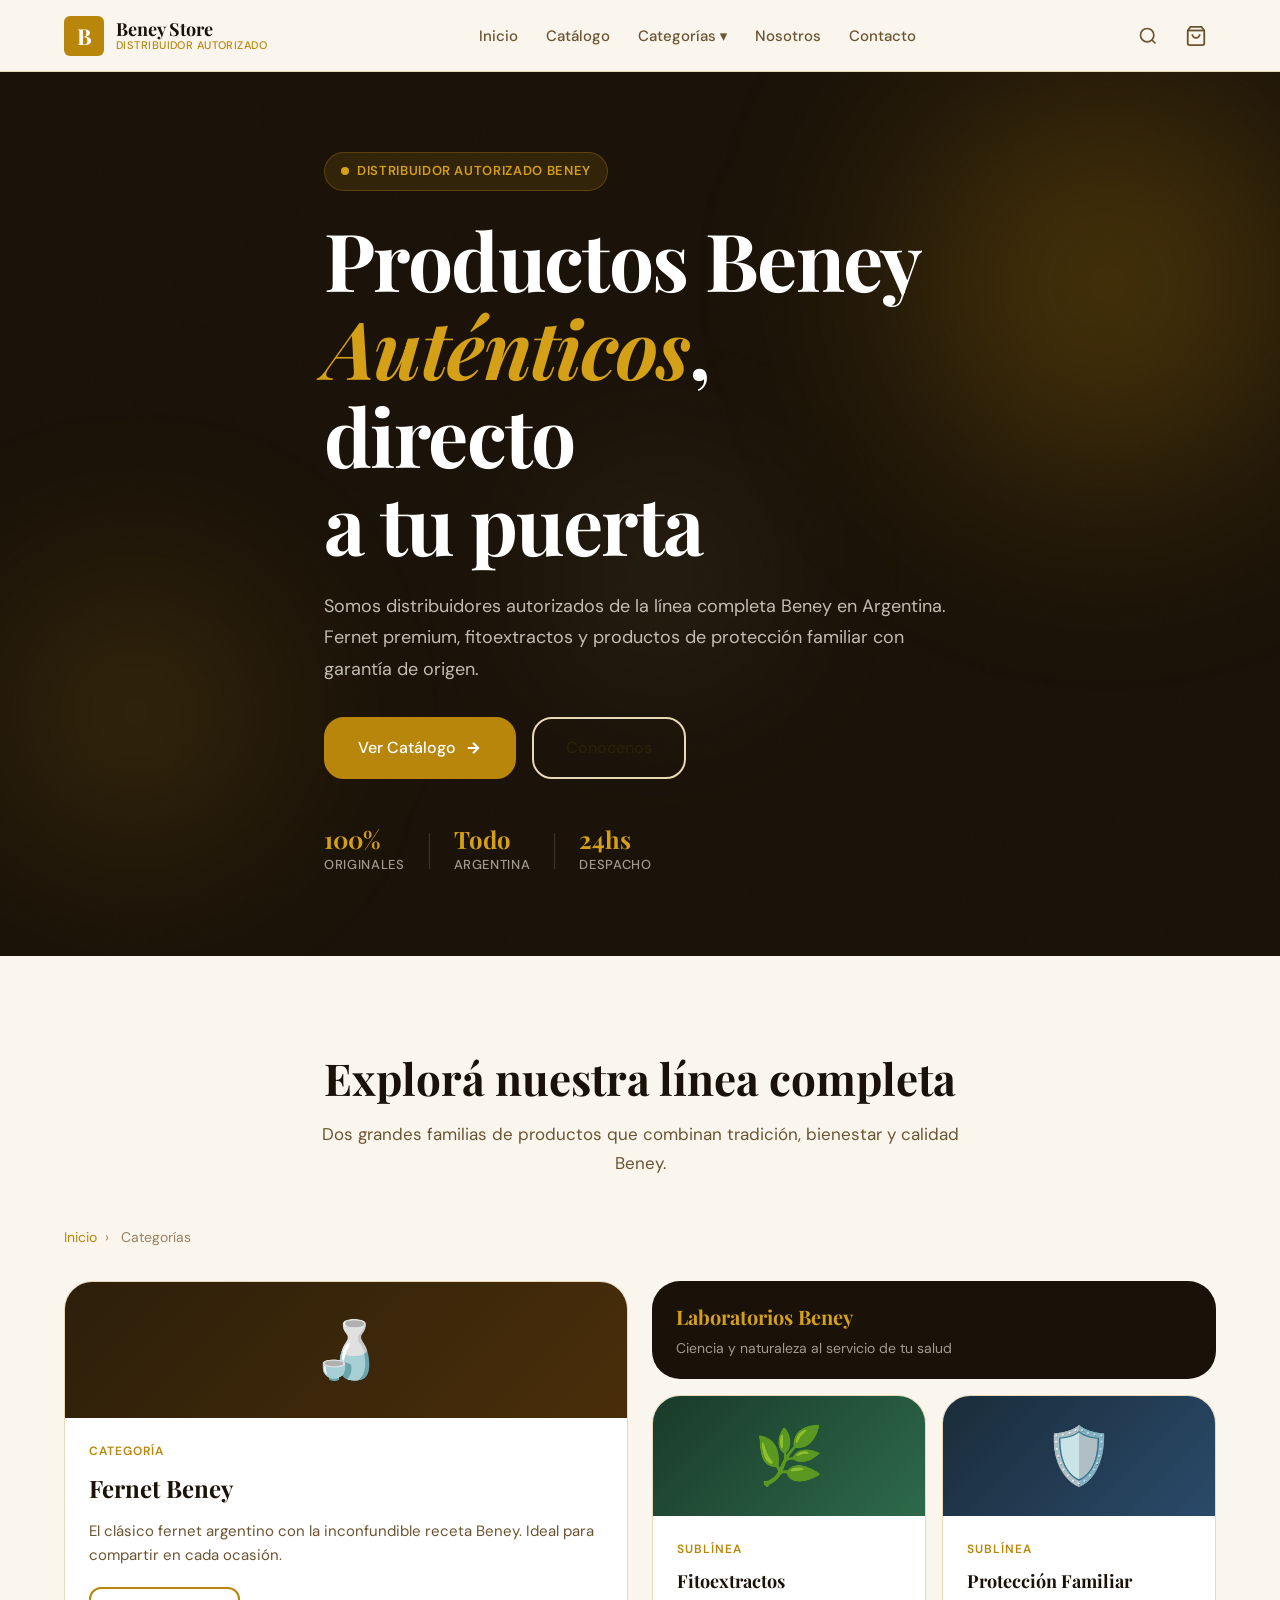
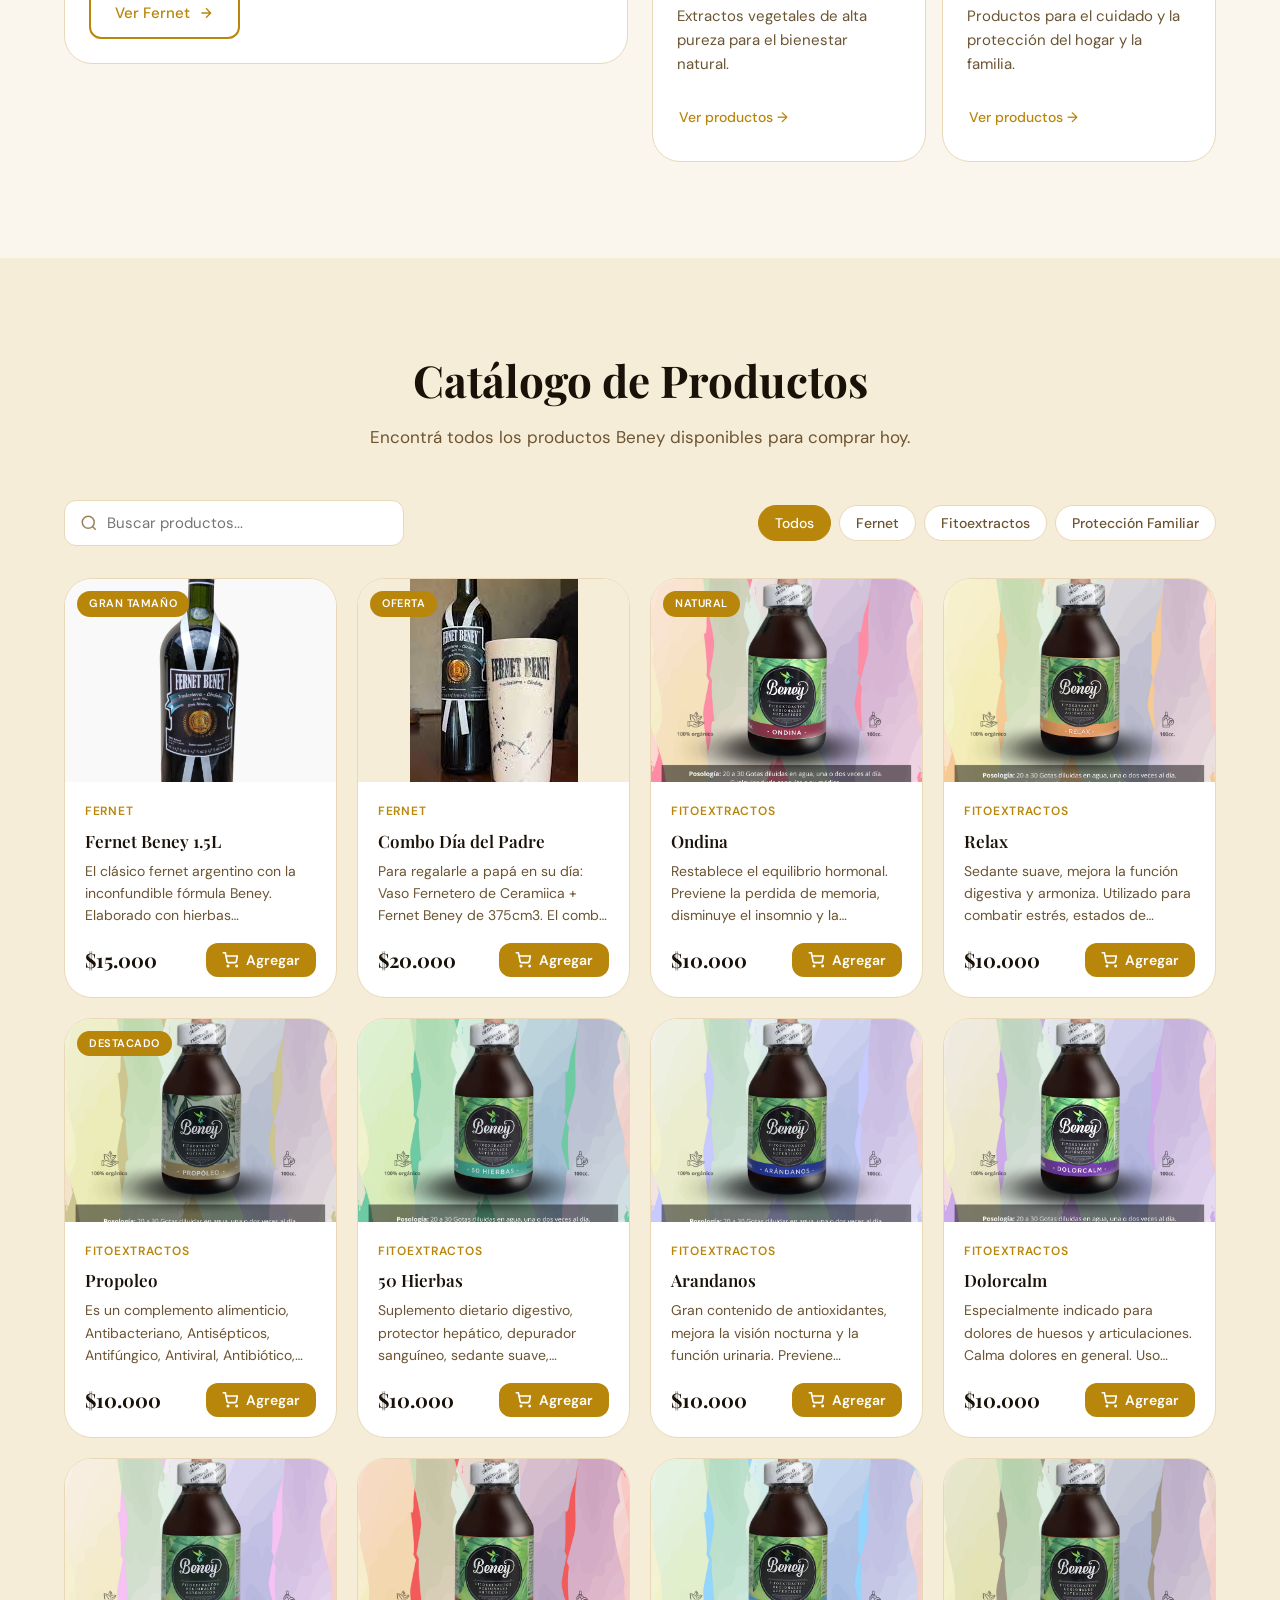
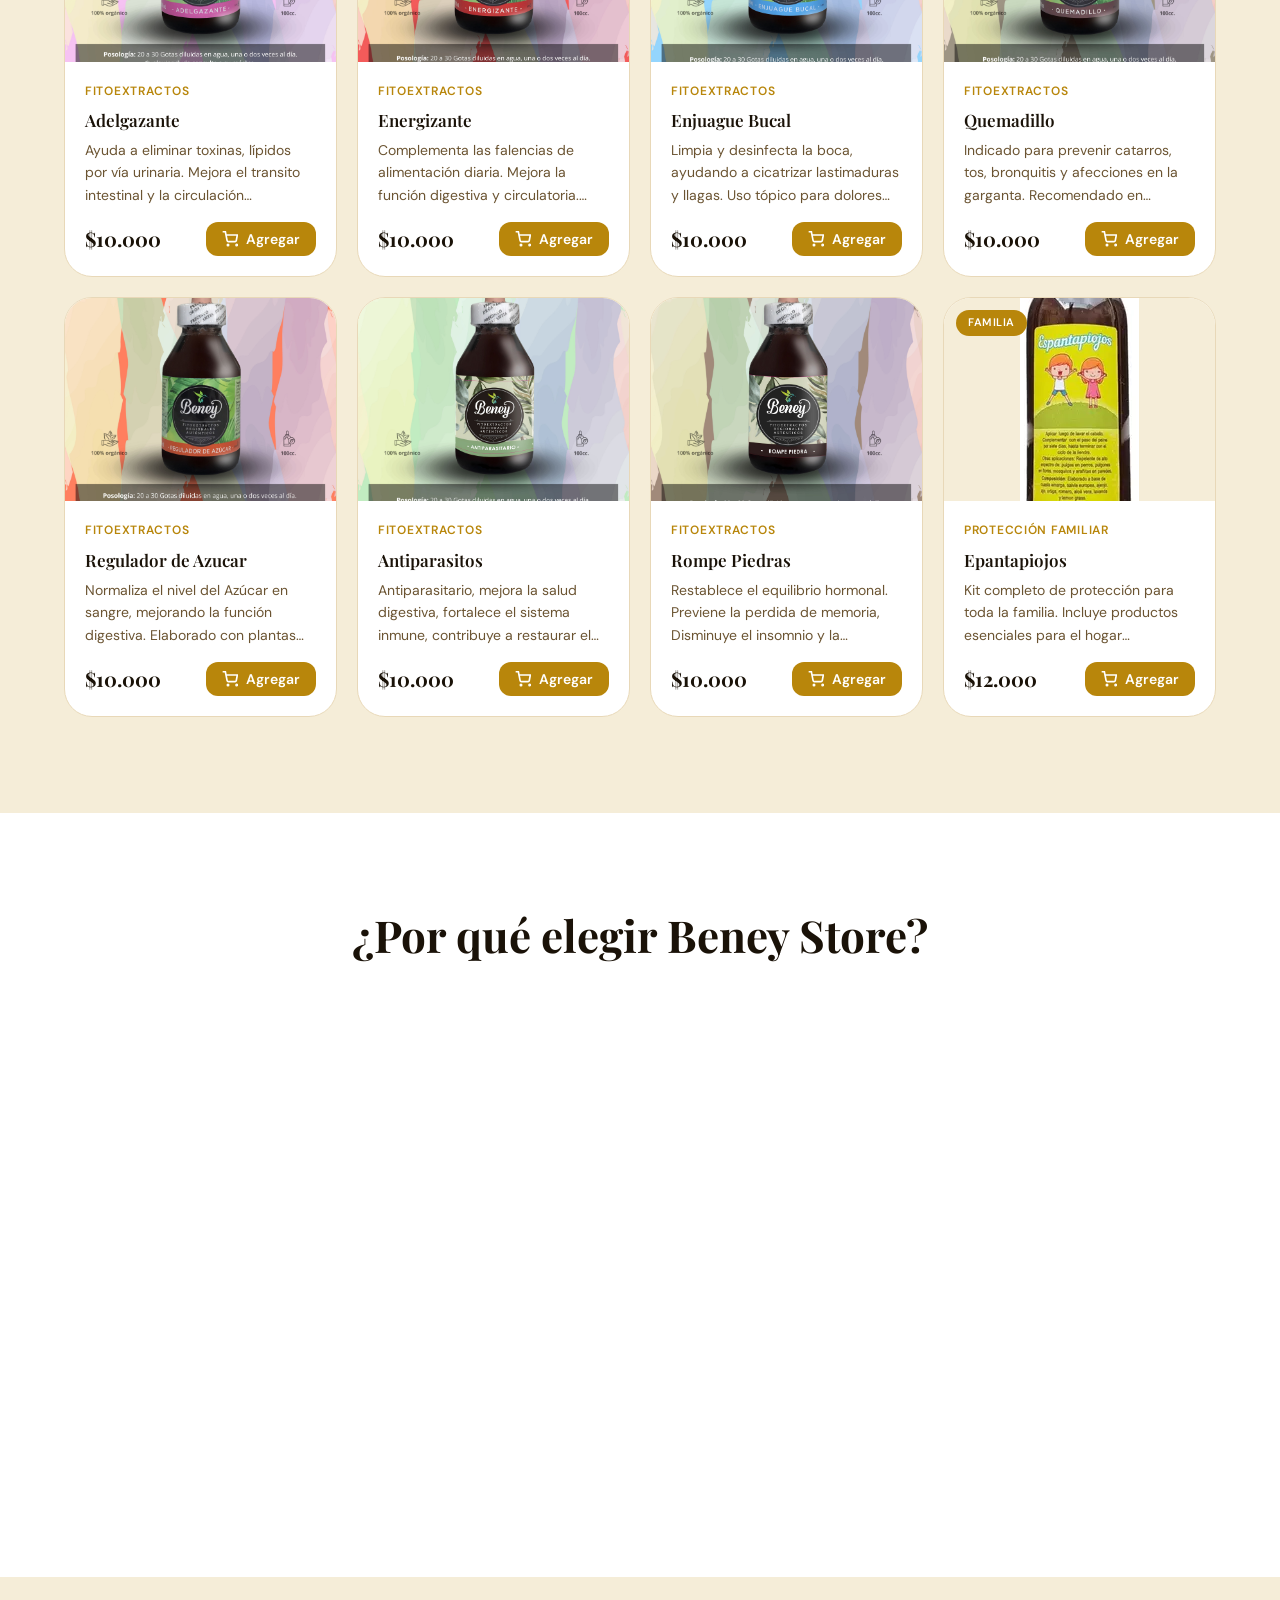
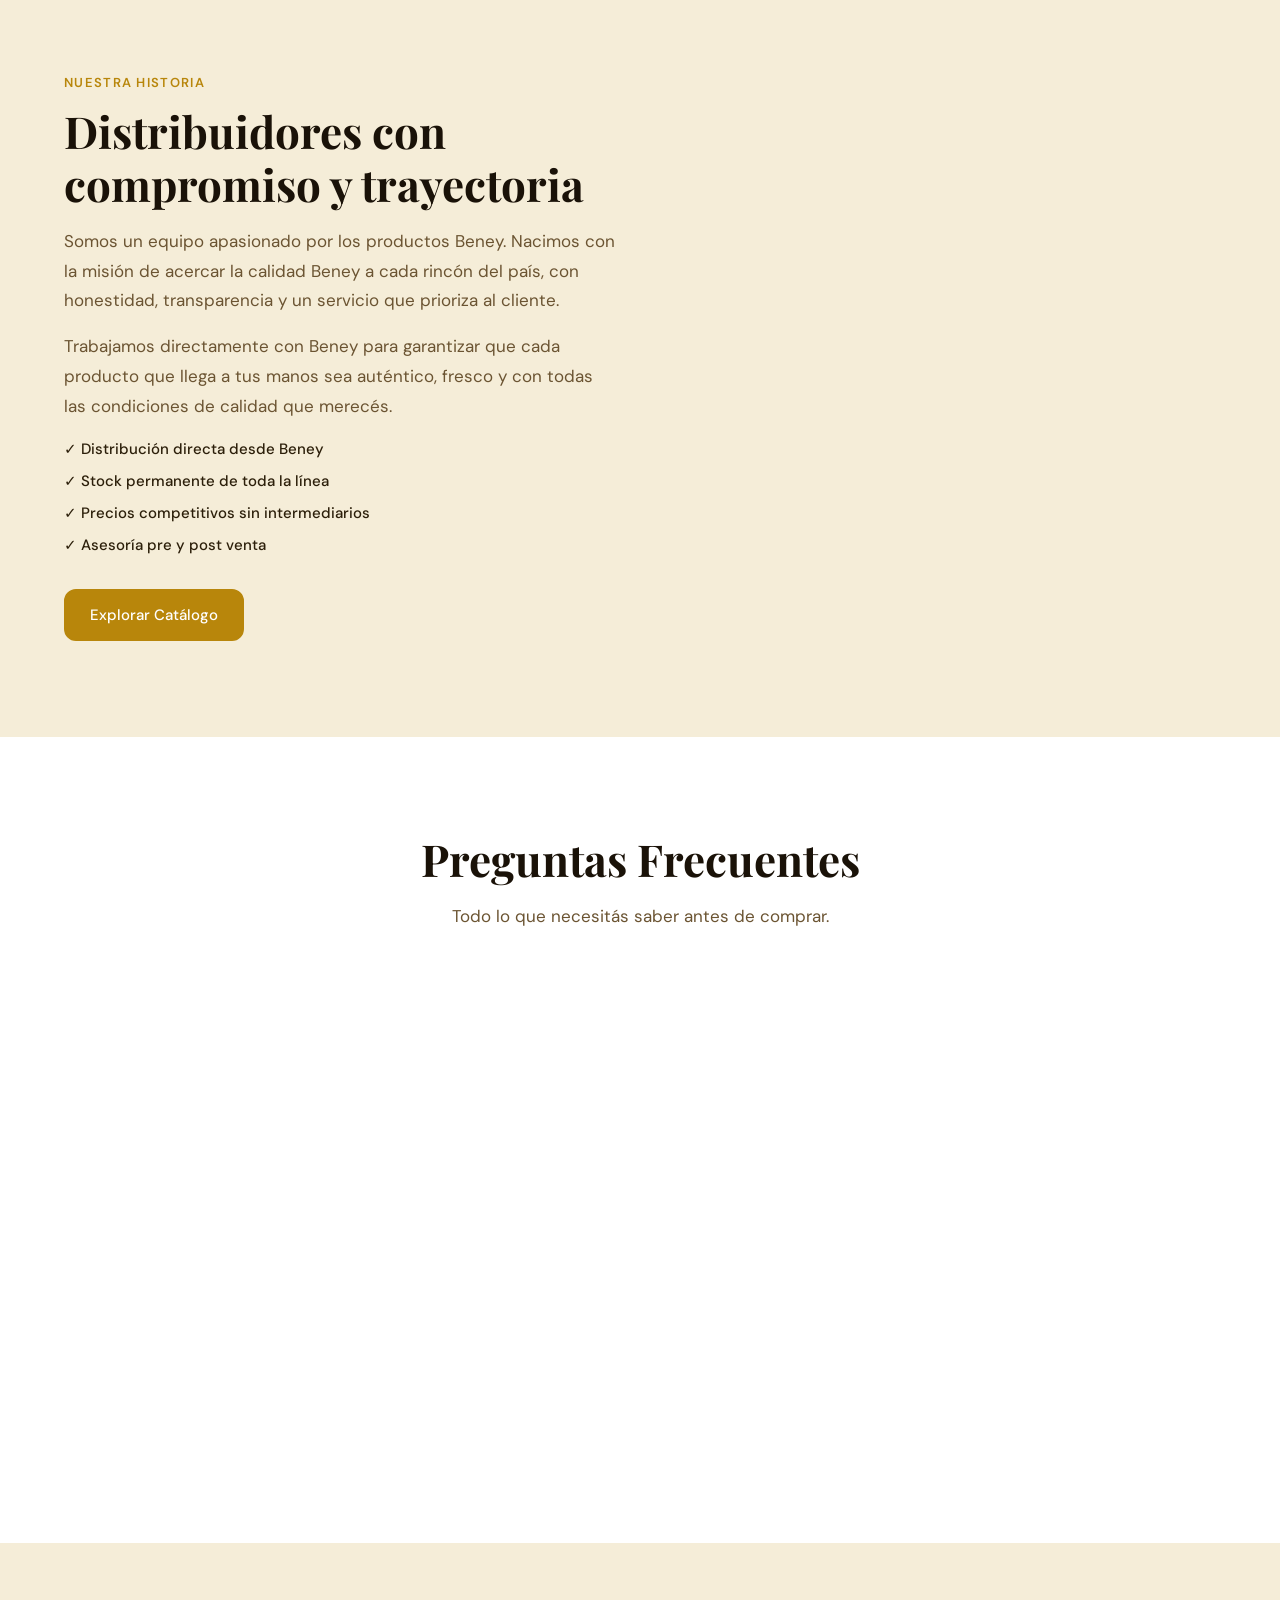
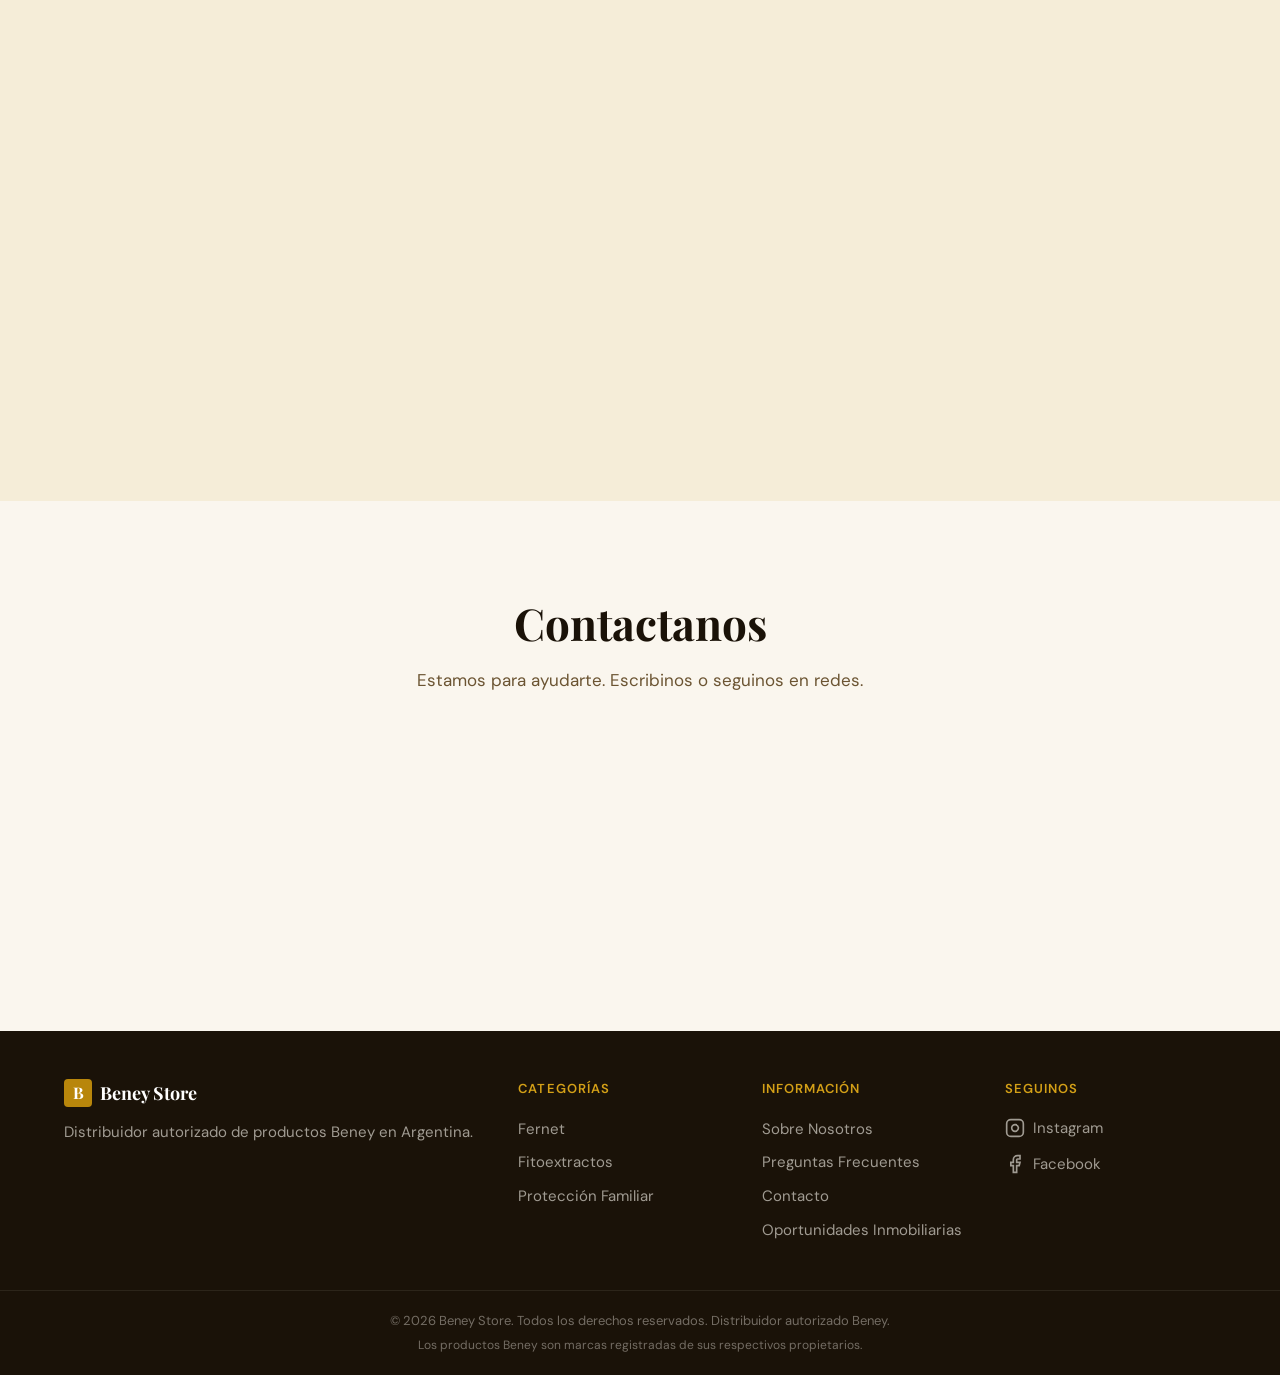
==== index.html @ 80f3c77f "Initial Commit" ====
<!DOCTYPE html>
<html lang="es">
<head>
  <meta charset="UTF-8" />
  <meta name="viewport" content="width=device-width, initial-scale=1.0" />
  <meta http-equiv="X-UA-Compatible" content="IE=edge" />

  <!-- ============================================================
       SEO: Primary Meta Tags
       ============================================================ -->
  <title>Beney Store | Distribuidor Oficial Beney — Fernet & Laboratorios Beney</title>
  <meta name="description" content="Distribuidor autorizado de productos Beney en Argentina. Comprá Fernet Beney, Fitoextráctos y Protección Familiar con envío a todo el país. Calidad garantizada." />
  <meta name="keywords" content="Beney, Fernet Beney, Laboratorios Beney, Fitoextractos, Protección Familiar, productos naturales, distribuidor Beney Argentina" />
  <meta name="robots" content="index, follow" />
  <meta name="author" content="Beney Store" />
  <link rel="canonical" href="https://www.beneystore.com.ar/" />

  <!-- ============================================================
       SEO: Open Graph / Facebook
       ============================================================ -->
  <meta property="og:type" content="website" />
  <meta property="og:url" content="https://www.beneystore.com.ar/" />
  <meta property="og:title" content="Beney Store | Distribuidor Oficial Beney" />
  <meta property="og:description" content="Distribuidor autorizado de productos Beney. Fernet, Fitoextractos y Protección Familiar. Envíos a todo Argentina." />
  <meta property="og:image" content="https://www.beneystore.com.ar/assets/og-image.jpg" />
  <meta property="og:locale" content="es_AR" />
  <meta property="og:site_name" content="Beney Store" />

  <!-- ============================================================
       SEO: Twitter Cards
       ============================================================ -->
  <meta name="twitter:card" content="summary_large_image" />
  <meta name="twitter:url" content="https://www.beneystore.com.ar/" />
  <meta name="twitter:title" content="Beney Store | Distribuidor Oficial Beney" />
  <meta name="twitter:description" content="Distribuidor autorizado de productos Beney. Fernet, Fitoextractos y Protección Familiar. Envíos a todo Argentina." />
  <meta name="twitter:image" content="https://www.beneystore.com.ar/assets/og-image.jpg" />

  <!-- ============================================================
       Favicon
       ============================================================ -->
  <link rel="icon" type="image/svg+xml" href="data:image/svg+xml,<svg xmlns='http://www.w3.org/2000/svg' viewBox='0 0 32 32'><rect width='32' height='32' rx='6' fill='%23B8860B'/><text x='16' y='22' font-size='18' text-anchor='middle' fill='white' font-family='serif' font-weight='bold'>B</text></svg>" />

  <!-- ============================================================
       Fonts — Playfair Display (display) + DM Sans (body)
       ============================================================ -->
  <link rel="preconnect" href="https://fonts.googleapis.com" />
  <link rel="preconnect" href="https://fonts.gstatic.com" crossorigin />
  <link href="https://fonts.googleapis.com/css2?family=Playfair+Display:ital,wght@0,400;0,600;0,700;1,400&family=DM+Sans:wght@300;400;500;600&display=swap" rel="stylesheet" />

  <!-- Main Stylesheet -->
  <link rel="stylesheet" href="styles.css" />

  <!-- ============================================================
       JSON-LD: Organization Schema
       ============================================================ -->
  <script type="application/ld+json">
  {
    "@context": "https://schema.org",
    "@type": "Organization",
    "name": "Beney Store",
    "url": "https://www.beneystore.com.ar",
    "logo": "https://www.beneystore.com.ar/assets/logo.png",
    "description": "Distribuidor autorizado de productos Beney en Argentina. Fernet, Laboratorios Beney y más.",
    "telephone": "+54-XXX-XXX-XXXX",
    "email": "contacto@beneystore.com.ar",
    "address": {
      "@type": "PostalAddress",
      "streetAddress": "DIRECCIÓN PENDIENTE",
      "addressLocality": "CIUDAD PENDIENTE",
      "addressRegion": "PROVINCIA PENDIENTE",
      "postalCode": "CÓDIGO PENDIENTE",
      "addressCountry": "AR"
    },
    "sameAs": [
      "https://www.instagram.com/beneystore",
      "https://www.facebook.com/beneystore"
    ]
  }
  </script>

  <!-- ============================================================
       JSON-LD: WebSite Schema
       ============================================================ -->
  <script type="application/ld+json">
  {
    "@context": "https://schema.org",
    "@type": "WebSite",
    "name": "Beney Store",
    "url": "https://www.beneystore.com.ar",
    "potentialAction": {
      "@type": "SearchAction",
      "target": {
        "@type": "EntryPoint",
        "urlTemplate": "https://www.beneystore.com.ar/catalogo?q={search_term_string}"
      },
      "query-input": "required name=search_term_string"
    }
  }
  </script>

  <!-- ============================================================
       JSON-LD: FAQPage Schema
       ============================================================ -->
  <script type="application/ld+json">
  {
    "@context": "https://schema.org",
    "@type": "FAQPage",
    "mainEntity": [
      {
        "@type": "Question",
        "name": "¿Son productos originales de Beney?",
        "acceptedAnswer": {
          "@type": "Answer",
          "text": "Sí. Somos distribuidores autorizados por Beney. Todos los productos son 100% originales, con garantía de autenticidad."
        }
      },
      {
        "@type": "Question",
        "name": "¿Realizan envíos a todo el país?",
        "acceptedAnswer": {
          "@type": "Answer",
          "text": "Sí, realizamos envíos a todo Argentina. El costo de envío se calcula al momento del checkout según tu ubicación."
        }
      },
      {
        "@type": "Question",
        "name": "¿Cómo puedo pagar mi pedido?",
        "acceptedAnswer": {
          "@type": "Answer",
          "text": "Aceptamos pagos mediante Mercado Pago, tarjetas de crédito, débito y transferencia bancaria."
        }
      },
      {
        "@type": "Question",
        "name": "¿Cuánto demora en llegar mi pedido?",
        "acceptedAnswer": {
          "@type": "Answer",
          "text": "Los pedidos se procesan en 24-48 horas hábiles. El tiempo de entrega varía según la provincia de destino, generalmente entre 3 y 7 días hábiles."
        }
      }
    ]
  }
  </script>
</head>

<body>
  <!-- ============================================================
       SKIP LINK — Accessibility
       ============================================================ -->
  <a href="#main-content" class="skip-link">Saltar al contenido principal</a>

  <!-- ============================================================
       HEADER
       ============================================================ -->
  <header class="site-header" role="banner" id="site-header">
    <div class="container header-inner">
      <!-- Logo -->
      <a href="/" class="logo" aria-label="Beney Store - Inicio">
        <span class="logo-icon" aria-hidden="true">B</span>
        <div class="logo-text">
          <span class="logo-name">Beney Store</span>
          <span class="logo-tagline">Distribuidor Autorizado</span>
        </div>
      </a>

      <!-- Desktop Navigation -->
      <nav class="main-nav" role="navigation" aria-label="Navegación principal">
        <ul class="nav-list" role="list">
          <li><a href="#inicio" class="nav-link">Inicio</a></li>
          <li><a href="#catalogo" class="nav-link">Catálogo</a></li>
          <li class="nav-dropdown">
            <button class="nav-link nav-dropdown-toggle" aria-expanded="false" aria-haspopup="true">
              Categorías <span aria-hidden="true">▾</span>
            </button>
            <ul class="dropdown-menu" role="list">
              <li><a href="#catalogo" data-category="fernet" class="dropdown-link">Fernet</a></li>
              <li><a href="#catalogo" data-category="fitoextractos" class="dropdown-link">Fitoextractos</a></li>
              <li><a href="#catalogo" data-category="proteccion-familiar" class="dropdown-link">Protección Familiar</a></li>
            </ul>
          </li>
          <li><a href="#nosotros" class="nav-link">Nosotros</a></li>
          <li><a href="#contacto" class="nav-link">Contacto</a></li>
        </ul>
      </nav>

      <!-- Header Actions -->
      <div class="header-actions">
        <button class="search-toggle" aria-label="Buscar productos" id="searchToggle">
          <svg width="20" height="20" viewBox="0 0 24 24" fill="none" stroke="currentColor" stroke-width="2" aria-hidden="true">
            <circle cx="11" cy="11" r="8"/><path d="m21 21-4.35-4.35"/>
          </svg>
        </button>
        <button class="cart-btn" id="cartToggle" aria-label="Ver carrito de compras">
          <svg width="22" height="22" viewBox="0 0 24 24" fill="none" stroke="currentColor" stroke-width="2" aria-hidden="true">
            <path d="M6 2 3 6v14a2 2 0 0 0 2 2h14a2 2 0 0 0 2-2V6l-3-4z"/><line x1="3" y1="6" x2="21" y2="6"/><path d="M16 10a4 4 0 0 1-8 0"/>
          </svg>
          <span class="cart-count" id="cartCount" aria-live="polite">0</span>
        </button>
        <button class="mobile-menu-toggle" id="mobileMenuToggle" aria-label="Abrir menú" aria-expanded="false" aria-controls="mobileMenu">
          <span class="hamburger-line"></span>
          <span class="hamburger-line"></span>
          <span class="hamburger-line"></span>
        </button>
      </div>
    </div>

    <!-- Search Bar -->
    <div class="search-bar" id="searchBar" role="search" aria-label="Buscar en el sitio" hidden>
      <div class="container">
        <input type="search" id="globalSearch" class="search-input" placeholder="Buscar productos Beney..." aria-label="Buscar productos" autocomplete="off" />
        <button class="search-close" id="searchClose" aria-label="Cerrar búsqueda">✕</button>
      </div>
    </div>

    <!-- Mobile Menu -->
    <nav class="mobile-menu" id="mobileMenu" aria-label="Menú móvil" hidden>
      <ul role="list">
        <li><a href="#inicio" class="mobile-nav-link">Inicio</a></li>
        <li><a href="#catalogo" class="mobile-nav-link">Catálogo</a></li>
        <li><a href="#catalogo" data-category="fernet" class="mobile-nav-link">— Fernet</a></li>
        <li><a href="#catalogo" data-category="fitoextractos" class="mobile-nav-link">— Fitoextractos</a></li>
        <li><a href="#catalogo" data-category="proteccion-familiar" class="mobile-nav-link">— Protección Familiar</a></li>
        <li><a href="#nosotros" class="mobile-nav-link">Nosotros</a></li>
        <li><a href="#contacto" class="mobile-nav-link">Contacto</a></li>
        <li><a href="real-estate-opportunities.html" class="mobile-nav-link mobile-nav-cta">Oportunidades Inmobiliarias</a></li>
      </ul>
    </nav>
  </header>

  <!-- ============================================================
       MAIN CONTENT
       ============================================================ -->
  <main id="main-content">

    <!-- =========================================================
         HERO SECTION
         ========================================================= -->
    <section class="hero" id="inicio" aria-label="Bienvenida">
      <div class="hero-bg" aria-hidden="true">
        <div class="hero-grain"></div>
        <div class="hero-shapes">
          <div class="shape shape-1"></div>
          <div class="shape shape-2"></div>
          <div class="shape shape-3"></div>
        </div>
      </div>
      <div class="container hero-content">
        <div class="hero-badge">
          <span class="badge-dot" aria-hidden="true"></span>
          Distribuidor Autorizado Beney
        </div>
        <h1 class="hero-title">
          Productos Beney<br />
          <em>Auténticos</em>, directo<br />
          a tu puerta
        </h1>
        <p class="hero-description">
          Somos distribuidores autorizados de la línea completa Beney en Argentina.
          Fernet premium, fitoextractos y productos de protección familiar con garantía de origen.
        </p>
        <div class="hero-actions">
          <a href="#catalogo" class="btn btn-primary btn-lg">
            Ver Catálogo
            <svg width="18" height="18" viewBox="0 0 24 24" fill="none" stroke="currentColor" stroke-width="2.5" aria-hidden="true"><path d="M5 12h14m-7-7 7 7-7 7"/></svg>
          </a>
          <a href="#nosotros" class="btn btn-ghost btn-lg">Conocenos</a>
        </div>
        <div class="hero-stats" role="list">
          <div class="stat" role="listitem">
            <strong>100%</strong>
            <span>Originales</span>
          </div>
          <div class="stat-divider" aria-hidden="true"></div>
          <div class="stat" role="listitem">
            <strong>Todo</strong>
            <span>Argentina</span>
          </div>
          <div class="stat-divider" aria-hidden="true"></div>
          <div class="stat" role="listitem">
            <strong>24hs</strong>
            <span>Despacho</span>
          </div>
        </div>
      </div>
    </section>

    <!-- =========================================================
         INTRO + CATEGORY CARDS
         ========================================================= -->
    <section class="intro-section section" id="categorias" aria-labelledby="intro-heading">
      <div class="container">
        <div class="section-header">
          <h2 class="section-title" id="intro-heading">Explorá nuestra línea completa</h2>
          <p class="section-subtitle">
            Dos grandes familias de productos que combinan tradición, bienestar y calidad Beney.
          </p>
        </div>

        <!-- Breadcrumb for SEO -->
        <nav aria-label="Ruta de navegación" class="breadcrumb-nav">
          <ol class="breadcrumb" itemscope itemtype="https://schema.org/BreadcrumbList">
            <li itemprop="itemListElement" itemscope itemtype="https://schema.org/ListItem">
              <a href="/" itemprop="item"><span itemprop="name">Inicio</span></a>
              <meta itemprop="position" content="1" />
            </li>
            <li itemprop="itemListElement" itemscope itemtype="https://schema.org/ListItem">
              <span itemprop="name">Categorías</span>
              <meta itemprop="position" content="2" />
            </li>
          </ol>
        </nav>

        <div class="category-grid">
          <!-- Fernet Card -->
          <article class="category-card category-card--fernet" itemscope itemtype="https://schema.org/Product">
            <div class="category-card-img" aria-hidden="true">
              <div class="category-icon fernet-icon">🍶</div>
            </div>
            <div class="category-card-body">
              <div class="category-label">Categoría</div>
              <h3 itemprop="name">Fernet Beney</h3>
              <p itemprop="description">
                El clásico fernet argentino con la inconfundible receta Beney. Ideal para compartir en cada ocasión.
              </p>
              <a href="#catalogo" data-category="fernet" class="btn btn-outline category-btn">
                Ver Fernet
                <svg width="16" height="16" viewBox="0 0 24 24" fill="none" stroke="currentColor" stroke-width="2" aria-hidden="true"><path d="M5 12h14m-7-7 7 7-7 7"/></svg>
              </a>
            </div>
          </article>

          <!-- Laboratorios Card (split into 2) -->
          <div class="category-labs-wrapper">
            <div class="labs-header">
              <h3 class="labs-title">Laboratorios Beney</h3>
              <p class="labs-sub">Ciencia y naturaleza al servicio de tu salud</p>
            </div>
            <div class="labs-cards">
              <!-- Fitoextractos -->
              <article class="category-card category-card--fito">
                <div class="category-card-img" aria-hidden="true">
                  <div class="category-icon fito-icon">🌿</div>
                </div>
                <div class="category-card-body">
                  <div class="category-label">Sublínea</div>
                  <h4>Fitoextractos</h4>
                  <p>Extractos vegetales de alta pureza para el bienestar natural.</p>
                  <a href="#catalogo" data-category="fitoextractos" class="btn btn-outline-sm category-btn">Ver productos →</a>
                </div>
              </article>

              <!-- Protección Familiar -->
              <article class="category-card category-card--proteccion">
                <div class="category-card-img" aria-hidden="true">
                  <div class="category-icon proteccion-icon">🛡️</div>
                </div>
                <div class="category-card-body">
                  <div class="category-label">Sublínea</div>
                  <h4>Protección Familiar</h4>
                  <p>Productos para el cuidado y la protección del hogar y la familia.</p>
                  <a href="#catalogo" data-category="proteccion-familiar" class="btn btn-outline-sm category-btn">Ver productos →</a>
                </div>
              </article>
            </div>
          </div>
        </div>
      </div>
    </section>

    <!-- =========================================================
         CATALOG SECTION
         ========================================================= -->
    <section class="catalog-section section" id="catalogo" aria-labelledby="catalog-heading">
      <div class="container">
        <div class="section-header">
          <h2 class="section-title" id="catalog-heading">Catálogo de Productos</h2>
          <p class="section-subtitle">Encontrá todos los productos Beney disponibles para comprar hoy.</p>
        </div>

        <!-- Filters -->
        <div class="catalog-controls" role="search" aria-label="Filtros del catálogo">
          <div class="catalog-search-wrap">
            <label for="catalogSearch" class="sr-only">Buscar productos</label>
            <svg class="search-icon" width="18" height="18" viewBox="0 0 24 24" fill="none" stroke="currentColor" stroke-width="2" aria-hidden="true"><circle cx="11" cy="11" r="8"/><path d="m21 21-4.35-4.35"/></svg>
            <input type="search" id="catalogSearch" class="catalog-search" placeholder="Buscar productos..." autocomplete="off" />
          </div>
          <div class="filter-tabs" role="tablist" aria-label="Filtrar por categoría">
            <button class="filter-tab active" role="tab" aria-selected="true" data-filter="all">Todos</button>
            <button class="filter-tab" role="tab" aria-selected="false" data-filter="fernet">Fernet</button>
            <button class="filter-tab" role="tab" aria-selected="false" data-filter="fitoextractos">Fitoextractos</button>
            <button class="filter-tab" role="tab" aria-selected="false" data-filter="proteccion-familiar">Protección Familiar</button>
          </div>
        </div>

        <!-- Product Grid -->
        <div class="product-grid" id="productGrid" role="list" aria-label="Productos">
          <!-- Products injected by JS -->
        </div>

        <!-- Empty State -->
        <div class="empty-state" id="emptyState" hidden role="status" aria-live="polite">
          <div class="empty-icon" aria-hidden="true">🔍</div>
          <h3>No encontramos productos</h3>
          <p>Intentá con otra búsqueda o explorá todas las categorías.</p>
          <button class="btn btn-primary" onclick="resetFilters()">Ver todos los productos</button>
        </div>
      </div>
    </section>

    <!-- =========================================================
         BENEFITS SECTION
         ========================================================= -->
    <section class="benefits-section section" id="beneficios" aria-labelledby="benefits-heading">
      <div class="container">
        <div class="section-header">
          <h2 class="section-title" id="benefits-heading">¿Por qué elegir Beney Store?</h2>
        </div>
        <div class="benefits-grid">
          <div class="benefit-item">
            <div class="benefit-icon" aria-hidden="true">✅</div>
            <h3>Productos 100% Originales</h3>
            <p>Somos distribuidores autorizados. Cada producto llega con garantía de autenticidad y procedencia directa de Beney.</p>
          </div>
          <div class="benefit-item">
            <div class="benefit-icon" aria-hidden="true">🚚</div>
            <h3>Envíos a Todo el País</h3>
            <p>Despachamos a todas las provincias de Argentina. Tu pedido llega a la puerta de tu casa de forma rápida y segura.</p>
          </div>
          <div class="benefit-item">
            <div class="benefit-icon" aria-hidden="true">🔒</div>
            <h3>Compra Segura</h3>
            <p>Procesamos tus pagos con Mercado Pago, la plataforma de pagos más utilizada y confiable de América Latina.</p>
          </div>
          <div class="benefit-item">
            <div class="benefit-icon" aria-hidden="true">💬</div>
            <h3>Atención Personalizada</h3>
            <p>Nuestro equipo está disponible para asesorarte y resolver cualquier consulta antes, durante y después de tu compra.</p>
          </div>
          <div class="benefit-item">
            <div class="benefit-icon" aria-hidden="true">🌿</div>
            <h3>Calidad Certificada</h3>
            <p>Los productos Laboratorios Beney cumplen con todos los estándares de calidad y son elaborados con ingredientes seleccionados.</p>
          </div>
          <div class="benefit-item">
            <div class="benefit-icon" aria-hidden="true">⚡</div>
            <h3>Despacho en 24hs</h3>
            <p>Procesamos y despachamos tu pedido dentro de las 24 horas hábiles de confirmado el pago.</p>
          </div>
        </div>
      </div>
    </section>

    <!-- =========================================================
         WHY BUY FROM US
         ========================================================= -->
    <section class="why-us section" id="nosotros" aria-labelledby="whyus-heading">
      <div class="container">
        <div class="why-us-inner">
          <div class="why-us-content">
            <div class="section-eyebrow">Nuestra Historia</div>
            <h2 class="section-title" id="whyus-heading">Distribuidores con compromiso y trayectoria</h2>
            <p>
              Somos un equipo apasionado por los productos Beney. Nacimos con la misión de acercar la calidad
              Beney a cada rincón del país, con honestidad, transparencia y un servicio que prioriza al cliente.
            </p>
            <p>
              Trabajamos directamente con Beney para garantizar que cada producto que llega a tus manos sea
              auténtico, fresco y con todas las condiciones de calidad que merecés.
            </p>
            <ul class="why-us-list" role="list">
              <li>✓ Distribución directa desde Beney</li>
              <li>✓ Stock permanente de toda la línea</li>
              <li>✓ Precios competitivos sin intermediarios</li>
              <li>✓ Asesoría pre y post venta</li>
            </ul>
            <a href="#catalogo" class="btn btn-primary">Explorar Catálogo</a>
          </div>
          <div class="why-us-visual" aria-hidden="true">
            <div class="visual-card vc-1">
              <div class="vc-emoji">🏆</div>
              <div class="vc-text">
                <strong>Distribuidor</strong>
                <span>Autorizado</span>
              </div>
            </div>
            <div class="visual-card vc-2">
              <div class="vc-emoji">📦</div>
              <div class="vc-text">
                <strong>Stock</strong>
                <span>Permanente</span>
              </div>
            </div>
            <div class="visual-card vc-3">
              <div class="vc-emoji">⭐</div>
              <div class="vc-text">
                <strong>Calidad</strong>
                <span>Garantizada</span>
              </div>
            </div>
            <div class="visual-bg-shape"></div>
          </div>
        </div>
      </div>
    </section>

    <!-- =========================================================
         FAQ SECTION
         ========================================================= -->
    <section class="faq-section section" id="faq" aria-labelledby="faq-heading">
      <div class="container">
        <div class="section-header">
          <h2 class="section-title" id="faq-heading">Preguntas Frecuentes</h2>
          <p class="section-subtitle">Todo lo que necesitás saber antes de comprar.</p>
        </div>
        <div class="faq-list" id="faqList">
          <!-- FAQ items injected by JS -->
        </div>
      </div>
    </section>

    <!-- =========================================================
         CALL TO ACTION SECTIONS
         ========================================================= -->
    <section class="cta-section section" aria-label="Llamada a la acción">
      <div class="container">
        <div class="cta-grid">
          <!-- Primary CTA -->
          <div class="cta-card cta-primary">
            <div class="cta-icon" aria-hidden="true">🛒</div>
            <h2>¿Listo para comprar?</h2>
            <p>Explorá todo el catálogo Beney y recibí tus productos favoritos en la comodidad de tu hogar.</p>
            <a href="#catalogo" class="btn btn-white btn-lg">Comprar Ahora</a>
          </div>
          <!-- Secondary CTA — Real Estate -->
          <div class="cta-card cta-secondary">
            <div class="cta-icon" aria-hidden="true">🏠</div>
            <h2>Oportunidades Inmobiliarias</h2>
            <p>Descubrí nuestras próximas oportunidades de inversión inmobiliaria seleccionadas especialmente para vos.</p>
            <a href="real-estate-opportunities.html" class="btn btn-outline-white btn-lg">Conocer más</a>
          </div>
        </div>
      </div>
    </section>

    <!-- =========================================================
         CONTACT SECTION
         ========================================================= -->
    <section class="contact-section section" id="contacto" aria-labelledby="contact-heading">
      <div class="container">
        <div class="section-header">
          <h2 class="section-title" id="contact-heading">Contactanos</h2>
          <p class="section-subtitle">Estamos para ayudarte. Escribinos o seguinos en redes.</p>
        </div>
        <div class="contact-grid">
          <div class="contact-item">
            <div class="contact-icon" aria-hidden="true">📧</div>
            <h3>Email</h3>
            <a href="mailto:contacto@beneystore.com.ar" class="contact-link">contacto@beneystore.com.ar</a>
          </div>
          <div class="contact-item">
            <div class="contact-icon" aria-hidden="true">📱</div>
            <h3>WhatsApp</h3>
            <a href="https://wa.me/5493517615449" target="_blank" rel="noopener noreferrer" class="contact-link">+54 9 351 761-5449</a>
          </div>
          <div class="contact-item">
            <div class="contact-icon" aria-hidden="true">📍</div>
            <h3>Cobertura</h3>
            <span class="contact-link">Todo el país Argentina</span>
          </div>
        </div>
      </div>
    </section>

  </main>

  <!-- ============================================================
       FOOTER
       ============================================================ -->
  <footer class="site-footer" role="contentinfo">
    <div class="container footer-inner">
      <div class="footer-brand">
        <a href="/" class="footer-logo" aria-label="Beney Store - Inicio">
          <span class="logo-icon-sm" aria-hidden="true">B</span>
          <strong>Beney Store</strong>
        </a>
        <p>Distribuidor autorizado de productos Beney en Argentina.</p>
      </div>
      <div class="footer-links">
        <h3>Categorías</h3>
        <ul role="list">
          <li><a href="#catalogo">Fernet</a></li>
          <li><a href="#catalogo">Fitoextractos</a></li>
          <li><a href="#catalogo">Protección Familiar</a></li>
        </ul>
      </div>
      <div class="footer-links">
        <h3>Información</h3>
        <ul role="list">
          <li><a href="#nosotros">Sobre Nosotros</a></li>
          <li><a href="#faq">Preguntas Frecuentes</a></li>
          <li><a href="#contacto">Contacto</a></li>
          <li><a href="real-estate-opportunities.html">Oportunidades Inmobiliarias</a></li>
        </ul>
      </div>
      <div class="footer-social">
        <h3>Seguinos</h3>
        <div class="social-links">
          <a href="https://www.instagram.com/beneystore" target="_blank" rel="noopener noreferrer" class="social-link" aria-label="Instagram">
            <svg width="20" height="20" viewBox="0 0 24 24" fill="none" stroke="currentColor" stroke-width="2" aria-hidden="true"><rect x="2" y="2" width="20" height="20" rx="5"/><path d="M16 11.37A4 4 0 1 1 12.63 8 4 4 0 0 1 16 11.37z"/><line x1="17.5" y1="6.5" x2="17.51" y2="6.5"/></svg>
            Instagram
          </a>
          <a href="https://www.facebook.com/beneystore" target="_blank" rel="noopener noreferrer" class="social-link" aria-label="Facebook">
            <svg width="20" height="20" viewBox="0 0 24 24" fill="none" stroke="currentColor" stroke-width="2" aria-hidden="true"><path d="M18 2h-3a5 5 0 0 0-5 5v3H7v4h3v8h4v-8h3l1-4h-4V7a1 1 0 0 1 1-1h3z"/></svg>
            Facebook
          </a>
        </div>
      </div>
    </div>
    <div class="footer-bottom">
      <div class="container">
        <p>© <span id="footerYear"></span> Beney Store. Todos los derechos reservados. Distribuidor autorizado Beney.</p>
        <p class="footer-disclaimer">Los productos Beney son marcas registradas de sus respectivos propietarios.</p>
      </div>
    </div>
  </footer>

  <!-- ============================================================
       CART SIDEBAR
       ============================================================ -->
  <aside class="cart-sidebar" id="cartSidebar" role="dialog" aria-modal="true" aria-label="Carrito de compras" hidden>
    <div class="cart-overlay" id="cartOverlay" aria-hidden="true"></div>
    <div class="cart-panel">
      <div class="cart-header">
        <h2>Tu Carrito</h2>
        <button class="cart-close" id="cartClose" aria-label="Cerrar carrito">✕</button>
      </div>
      <div class="cart-body" id="cartBody">
        <!-- Cart items injected by JS -->
      </div>
      <div class="cart-footer" id="cartFooter" hidden>
        <div class="cart-summary">
          <div class="summary-row">
            <span>Subtotal</span>
            <span id="cartSubtotal">$0</span>
          </div>
          <div class="summary-row" id="shippingRow">
            <span>Envío</span>
            <span id="cartShipping">$0</span>
          </div>
          <div class="summary-row summary-total">
            <strong>Total</strong>
            <strong id="cartTotal">$0</strong>
          </div>
        </div>
        <button class="btn btn-primary btn-full" id="checkoutBtn">
          Finalizar Compra
          <svg width="16" height="16" viewBox="0 0 24 24" fill="none" stroke="currentColor" stroke-width="2.5" aria-hidden="true"><path d="M5 12h14m-7-7 7 7-7 7"/></svg>
        </button>
      </div>
      <div class="cart-empty" id="cartEmpty" role="status">
        <div class="empty-cart-icon" aria-hidden="true">🛒</div>
        <p>Tu carrito está vacío</p>
        <button class="btn btn-primary" onclick="closeCart()">Ver Productos</button>
      </div>
    </div>
  </aside>

  <!-- ============================================================
       CHECKOUT MODAL
       ============================================================ -->
  <div class="modal-overlay" id="checkoutModal" role="dialog" aria-modal="true" aria-label="Finalizar compra" hidden>
    <div class="modal-inner">
      <button class="modal-close" id="checkoutClose" aria-label="Cerrar">✕</button>

      <!-- Step 1: Checkout Form -->
      <div class="checkout-step" id="checkoutStep1">
        <h2 class="modal-title">Datos de Entrega</h2>
        <p class="modal-subtitle">Completá tus datos para recibir tu pedido.</p>

        <form id="checkoutForm" class="checkout-form" novalidate>
          <div class="form-grid">
            <div class="form-group form-full">
              <label for="fullName">Nombre completo *</label>
              <input type="text" id="fullName" name="fullName" required autocomplete="name" aria-required="true" placeholder="Juan Pérez" />
              <span class="form-error" id="fullNameError" role="alert"></span>
            </div>
            <div class="form-group">
              <label for="phone">Teléfono / WhatsApp *</label>
              <input type="tel" id="phone" name="phone" required autocomplete="tel" aria-required="true" placeholder="+54 9 11 0000-0000" />
              <span class="form-error" id="phoneError" role="alert"></span>
            </div>
            <div class="form-group">
              <label for="email">Email *</label>
              <input type="email" id="email" name="email" required autocomplete="email" aria-required="true" placeholder="juan@email.com" />
              <span class="form-error" id="emailError" role="alert"></span>
            </div>
            <div class="form-group">
              <label for="province">Provincia *</label>
              <select id="province" name="province" required aria-required="true">
                <option value="">Seleccioná tu provincia</option>
                <option>Buenos Aires</option>
                <option>Ciudad Autónoma de Buenos Aires</option>
                <option>Catamarca</option>
                <option>Chaco</option>
                <option>Chubut</option>
                <option>Córdoba</option>
                <option>Corrientes</option>
                <option>Entre Ríos</option>
                <option>Formosa</option>
                <option>Jujuy</option>
                <option>La Pampa</option>
                <option>La Rioja</option>
                <option>Mendoza</option>
                <option>Misiones</option>
                <option>Neuquén</option>
                <option>Río Negro</option>
                <option>Salta</option>
                <option>San Juan</option>
                <option>San Luis</option>
                <option>Santa Cruz</option>
                <option>Santa Fe</option>
                <option>Santiago del Estero</option>
                <option>Tierra del Fuego</option>
                <option>Tucumán</option>
              </select>
              <span class="form-error" id="provinceError" role="alert"></span>
            </div>
            <div class="form-group">
              <label for="city">Ciudad *</label>
              <input type="text" id="city" name="city" required autocomplete="address-level2" aria-required="true" placeholder="Tu ciudad" />
              <span class="form-error" id="cityError" role="alert"></span>
            </div>
            <div class="form-group">
              <label for="zipCode">Código Postal *</label>
              <input type="text" id="zipCode" name="zipCode" required autocomplete="postal-code" aria-required="true" placeholder="1234" />
              <span class="form-error" id="zipCodeError" role="alert"></span>
            </div>
            <div class="form-group form-full">
              <label for="address">Dirección *</label>
              <input type="text" id="address" name="address" required autocomplete="street-address" aria-required="true" placeholder="Calle 123, Piso/Depto (opcional)" />
              <span class="form-error" id="addressError" role="alert"></span>
            </div>
            <div class="form-group form-full">
              <label for="notes">Notas de entrega (opcional)</label>
              <textarea id="notes" name="notes" rows="2" placeholder="Entre calles, referencias, instrucciones especiales..."></textarea>
            </div>
          </div>

          <!-- Order Summary in Checkout -->
          <div class="checkout-summary">
            <h3>Resumen del pedido</h3>
            <div id="checkoutItems" class="checkout-items"></div>
            <div class="checkout-totals">
              <div class="summary-row"><span>Subtotal</span><span id="co-subtotal">$0</span></div>
              <div class="summary-row"><span>Envío</span><span id="co-shipping">$0</span></div>
              <div class="summary-row summary-total"><strong>Total</strong><strong id="co-total">$0</strong></div>
            </div>
          </div>

          <!-- ===================================================
               MERCADO PAGO INTEGRATION LAYER
               ===================================================
               TODO: Replace the submit button below with
               Mercado Pago Checkout Pro button.

               Steps to integrate:
               1. Add your PUBLIC KEY in the config below
               2. Create a preference via your backend (POST /preferences)
               3. Mount the Checkout Pro button using the preference ID
               4. Configure webhooks for payment notifications
               5. Handle payment_status in handlePaymentResult()

               See: https://www.mercadopago.com.ar/developers/
               =================================================== -->
          <div id="mercadoPagoContainer">
            <!-- MP Checkout Pro button will be rendered here -->
          </div>

          <button type="submit" class="btn btn-primary btn-full btn-checkout-submit">
            <svg width="18" height="18" viewBox="0 0 24 24" fill="none" stroke="currentColor" stroke-width="2" aria-hidden="true"><rect x="1" y="3" width="15" height="13" rx="2"/><path d="M16 8h5a2 2 0 0 1 2 2v6a2 2 0 0 1-2 2h-5m-4 0H3"/><circle cx="12" cy="17" r="1"/></svg>
            Confirmar Pedido
          </button>
        </form>
      </div>

      <!-- Step 2: Confirmation -->
      <div class="checkout-step" id="checkoutStep2" hidden>
        <div class="confirmation-icon" aria-hidden="true">✅</div>
        <h2 class="modal-title">¡Pedido Confirmado!</h2>
        <p class="modal-subtitle" id="confirmationSubtitle"></p>

        <div class="order-details" id="orderDetails"></div>

        <div class="confirmation-actions">
          <button class="btn btn-primary" onclick="closeCheckout(); resetCart();">
            Volver al inicio
          </button>
        </div>
      </div>
    </div>
  </div>

  <!-- ============================================================
       TOAST NOTIFICATION
       ============================================================ -->
  <div class="toast-container" id="toastContainer" aria-live="polite" aria-atomic="true"></div>

  <!-- ============================================================
       BACK TO TOP BUTTON
       ============================================================ -->
  <button class="back-to-top" id="backToTop" aria-label="Volver arriba" hidden>
    <svg width="20" height="20" viewBox="0 0 24 24" fill="none" stroke="currentColor" stroke-width="2.5" aria-hidden="true"><path d="M18 15l-6-6-6 6"/></svg>
  </button>

  <script src="script.js"></script>
</body>
</html>
---- styles.css ----
/* ================================================================
   BENEY STORE — Main Stylesheet
   Aesthetic: Warm editorial luxury — dark gold / cream / deep brown
   Mobile-first. Accessible. Production-ready.
   ================================================================ */

/* ----------------------------------------------------------------
   0. CSS CUSTOM PROPERTIES (Design Tokens)
   ---------------------------------------------------------------- */
:root {
  /* Color Palette */
  --color-gold:        #B8860B;
  --color-gold-light:  #D4A017;
  --color-gold-pale:   #F5E6B8;
  --color-cream:       #FAF6EE;
  --color-white:       #FFFFFF;
  --color-dark:        #1A1208;
  --color-dark-2:      #2C1F0A;
  --color-brown:       #4A2E0A;
  --color-brown-light: #7A5230;
  --color-text:        #2C1F0A;
  --color-text-muted:  #6B5432;
  --color-text-light:  #9A8060;
  --color-border:      #E8D8B8;
  --color-border-dark: #C8A870;
  --color-success:     #2D7A4A;
  --color-error:       #C0392B;
  --color-bg:          #FAF6EE;
  --color-bg-alt:      #F5EDD8;
  --color-bg-dark:     #1A1208;

  /* Typography */
  --font-display: 'Playfair Display', Georgia, serif;
  --font-body:    'DM Sans', system-ui, sans-serif;

  /* Sizing Scale */
  --space-1:  4px;
  --space-2:  8px;
  --space-3:  12px;
  --space-4:  16px;
  --space-5:  20px;
  --space-6:  24px;
  --space-8:  32px;
  --space-10: 40px;
  --space-12: 48px;
  --space-16: 64px;
  --space-20: 80px;
  --space-24: 96px;

  /* Border Radius */
  --radius-sm:  6px;
  --radius-md:  12px;
  --radius-lg:  20px;
  --radius-xl:  28px;
  --radius-full: 9999px;

  /* Shadows */
  --shadow-sm:  0 1px 3px rgba(26,18,8,.08), 0 1px 2px rgba(26,18,8,.06);
  --shadow-md:  0 4px 12px rgba(26,18,8,.10), 0 2px 6px rgba(26,18,8,.06);
  --shadow-lg:  0 12px 32px rgba(26,18,8,.14), 0 4px 12px rgba(26,18,8,.08);
  --shadow-gold: 0 4px 20px rgba(184,134,11,.25);

  /* Transitions */
  --transition-fast:   150ms ease;
  --transition-base:   250ms ease;
  --transition-slow:   400ms ease;

  /* Layout */
  --container-max:  1200px;
  --header-height:  72px;
}

/* ----------------------------------------------------------------
   1. RESET & BASE
   ---------------------------------------------------------------- */
*, *::before, *::after { box-sizing: border-box; margin: 0; padding: 0; }

html {
  scroll-behavior: smooth;
  font-size: 16px;
  -webkit-text-size-adjust: 100%;
}

body {
  font-family: var(--font-body);
  font-weight: 400;
  color: var(--color-text);
  background-color: var(--color-bg);
  line-height: 1.6;
  -webkit-font-smoothing: antialiased;
  overflow-x: hidden;
}

img {
  max-width: 100%;
  height: auto;
  display: block;
}

a {
  color: var(--color-gold);
  text-decoration: none;
  transition: color var(--transition-fast);
}
a:hover { color: var(--color-gold-light); }

ul, ol { list-style: none; }

button {
  cursor: pointer;
  font-family: var(--font-body);
  border: none;
  background: none;
}

input, select, textarea {
  font-family: var(--font-body);
  font-size: 1rem;
}

/* ----------------------------------------------------------------
   2. ACCESSIBILITY
   ---------------------------------------------------------------- */
.skip-link {
  position: absolute;
  top: -100%;
  left: var(--space-4);
  background: var(--color-gold);
  color: var(--color-white);
  padding: var(--space-2) var(--space-4);
  border-radius: var(--radius-sm);
  font-weight: 600;
  z-index: 9999;
  transition: top var(--transition-fast);
}
.skip-link:focus { top: var(--space-2); }

.sr-only {
  position: absolute;
  width: 1px;
  height: 1px;
  padding: 0;
  margin: -1px;
  overflow: hidden;
  clip: rect(0,0,0,0);
  white-space: nowrap;
  border: 0;
}

:focus-visible {
  outline: 3px solid var(--color-gold);
  outline-offset: 3px;
  border-radius: var(--radius-sm);
}

/* ----------------------------------------------------------------
   3. LAYOUT UTILITIES
   ---------------------------------------------------------------- */
.container {
  width: 100%;
  max-width: var(--container-max);
  margin-inline: auto;
  padding-inline: var(--space-5);
}

@media (min-width: 768px) {
  .container { padding-inline: var(--space-8); }
}

@media (min-width: 1280px) {
  .container { padding-inline: var(--space-6); }
}

.section {
  padding-block: var(--space-16);
}

@media (min-width: 768px) {
  .section { padding-block: var(--space-24); }
}

.section-header {
  text-align: center;
  max-width: 640px;
  margin-inline: auto;
  margin-bottom: var(--space-12);
}

.section-eyebrow {
  font-size: .8125rem;
  font-weight: 600;
  letter-spacing: .1em;
  text-transform: uppercase;
  color: var(--color-gold);
  margin-bottom: var(--space-3);
}

.section-title {
  font-family: var(--font-display);
  font-size: clamp(1.75rem, 4vw, 2.75rem);
  font-weight: 700;
  color: var(--color-dark);
  line-height: 1.2;
  margin-bottom: var(--space-4);
}

.section-subtitle {
  font-size: 1.0625rem;
  color: var(--color-text-muted);
  line-height: 1.7;
}

/* ----------------------------------------------------------------
   4. BUTTONS
   ---------------------------------------------------------------- */
.btn {
  display: inline-flex;
  align-items: center;
  gap: var(--space-2);
  padding: var(--space-3) var(--space-6);
  border-radius: var(--radius-md);
  font-weight: 500;
  font-size: .9375rem;
  transition: all var(--transition-base);
  white-space: nowrap;
  text-decoration: none;
  border: 2px solid transparent;
}

.btn-primary {
  background: var(--color-gold);
  color: var(--color-white);
  border-color: var(--color-gold);
}
.btn-primary:hover {
  background: var(--color-gold-light);
  border-color: var(--color-gold-light);
  color: var(--color-white);
  transform: translateY(-1px);
  box-shadow: var(--shadow-gold);
}

.btn-outline {
  background: transparent;
  color: var(--color-gold);
  border-color: var(--color-gold);
}
.btn-outline:hover {
  background: var(--color-gold);
  color: var(--color-white);
  transform: translateY(-1px);
}

.btn-outline-sm {
  display: inline-flex;
  align-items: center;
  font-size: .875rem;
  font-weight: 500;
  color: var(--color-gold);
  padding: var(--space-2) 0;
  border-bottom: 1px solid transparent;
  transition: border-color var(--transition-fast), gap var(--transition-fast);
  gap: var(--space-1);
}
.btn-outline-sm:hover {
  color: var(--color-gold-light);
  border-bottom-color: var(--color-gold-light);
  gap: var(--space-2);
}

.btn-ghost {
  background: transparent;
  color: var(--color-text);
  border-color: var(--color-border);
}
.btn-ghost:hover {
  background: var(--color-border);
  color: var(--color-dark);
  transform: translateY(-1px);
}

.btn-white {
  background: var(--color-white);
  color: var(--color-gold);
  border-color: var(--color-white);
}
.btn-white:hover {
  background: var(--color-cream);
  transform: translateY(-1px);
  box-shadow: var(--shadow-md);
  color: var(--color-gold);
}

.btn-outline-white {
  background: transparent;
  color: var(--color-white);
  border-color: rgba(255,255,255,.5);
}
.btn-outline-white:hover {
  background: rgba(255,255,255,.1);
  border-color: var(--color-white);
  color: var(--color-white);
}

.btn-lg { padding: var(--space-4) var(--space-8); font-size: 1rem; border-radius: var(--radius-lg); }
.btn-sm { padding: var(--space-2) var(--space-4); font-size: .875rem; }
.btn-full { width: 100%; justify-content: center; }

/* ----------------------------------------------------------------
   5. HEADER
   ---------------------------------------------------------------- */
.site-header {
  position: sticky;
  top: 0;
  z-index: 1000;
  background: rgba(250,246,238,.95);
  backdrop-filter: blur(12px);
  -webkit-backdrop-filter: blur(12px);
  border-bottom: 1px solid var(--color-border);
  height: var(--header-height);
  display: flex;
  flex-direction: column;
  justify-content: center;
  transition: box-shadow var(--transition-base);
}
.site-header.scrolled { box-shadow: var(--shadow-md); }

.header-inner {
  display: flex;
  align-items: center;
  gap: var(--space-6);
  height: 100%;
}

/* Logo */
.logo {
  display: flex;
  align-items: center;
  gap: var(--space-3);
  text-decoration: none;
  flex-shrink: 0;
}

.logo-icon {
  width: 40px;
  height: 40px;
  background: var(--color-gold);
  color: var(--color-white);
  border-radius: var(--radius-sm);
  display: flex;
  align-items: center;
  justify-content: center;
  font-family: var(--font-display);
  font-size: 1.375rem;
  font-weight: 700;
  line-height: 1;
}

.logo-icon-sm {
  width: 28px;
  height: 28px;
  background: var(--color-gold);
  color: var(--color-white);
  border-radius: 4px;
  display: inline-flex;
  align-items: center;
  justify-content: center;
  font-family: var(--font-display);
  font-size: 1rem;
  font-weight: 700;
  line-height: 1;
  vertical-align: middle;
  margin-right: var(--space-2);
}

.logo-text {
  display: flex;
  flex-direction: column;
  line-height: 1.1;
}
.logo-name {
  font-family: var(--font-display);
  font-size: 1.125rem;
  font-weight: 700;
  color: var(--color-dark);
}
.logo-tagline {
  font-size: .6875rem;
  color: var(--color-gold);
  font-weight: 500;
  letter-spacing: .04em;
  text-transform: uppercase;
}

/* Desktop Nav */
.main-nav { display: none; flex: 1; }

@media (min-width: 992px) {
  .main-nav { display: flex; justify-content: center; }
}

.nav-list {
  display: flex;
  align-items: center;
  gap: var(--space-1);
}

.nav-link {
  padding: var(--space-2) var(--space-3);
  color: var(--color-text-muted);
  font-size: .9375rem;
  font-weight: 500;
  border-radius: var(--radius-sm);
  transition: color var(--transition-fast), background var(--transition-fast);
  background: none;
  border: none;
}
.nav-link:hover { color: var(--color-gold); background: var(--color-gold-pale); }

/* Dropdown */
.nav-dropdown { position: relative; }

.nav-dropdown-toggle {
  display: flex;
  align-items: center;
  gap: var(--space-1);
  cursor: pointer;
}

.dropdown-menu {
  position: absolute;
  top: calc(100% + var(--space-2));
  left: 50%;
  transform: translateX(-50%);
  background: var(--color-white);
  border: 1px solid var(--color-border);
  border-radius: var(--radius-md);
  box-shadow: var(--shadow-lg);
  padding: var(--space-2);
  min-width: 200px;
  opacity: 0;
  visibility: hidden;
  transition: opacity var(--transition-base), visibility var(--transition-base), transform var(--transition-base);
  transform: translateX(-50%) translateY(-8px);
  z-index: 200;
}
.nav-dropdown:hover .dropdown-menu,
.nav-dropdown-toggle[aria-expanded="true"] + .dropdown-menu {
  opacity: 1;
  visibility: visible;
  transform: translateX(-50%) translateY(0);
}

.dropdown-link {
  display: block;
  padding: var(--space-2) var(--space-4);
  color: var(--color-text);
  border-radius: var(--radius-sm);
  font-size: .9375rem;
  transition: background var(--transition-fast), color var(--transition-fast);
}
.dropdown-link:hover { background: var(--color-gold-pale); color: var(--color-gold); }

/* Header Actions */
.header-actions {
  display: flex;
  align-items: center;
  gap: var(--space-2);
  margin-left: auto;
}

.search-toggle, .cart-btn {
  display: flex;
  align-items: center;
  justify-content: center;
  width: 40px;
  height: 40px;
  border-radius: var(--radius-sm);
  color: var(--color-text-muted);
  transition: background var(--transition-fast), color var(--transition-fast);
}
.search-toggle:hover, .cart-btn:hover {
  background: var(--color-gold-pale);
  color: var(--color-gold);
}

.cart-btn { position: relative; }

.cart-count {
  position: absolute;
  top: 0;
  right: 0;
  background: var(--color-gold);
  color: var(--color-white);
  font-size: .6875rem;
  font-weight: 700;
  min-width: 18px;
  height: 18px;
  border-radius: var(--radius-full);
  display: flex;
  align-items: center;
  justify-content: center;
  padding-inline: 4px;
  transform: translate(4px, -4px);
}
.cart-count[data-count="0"] { display: none; }

/* Mobile Menu Toggle */
.mobile-menu-toggle {
  display: flex;
  flex-direction: column;
  gap: 5px;
  width: 40px;
  height: 40px;
  align-items: center;
  justify-content: center;
  border-radius: var(--radius-sm);
  color: var(--color-text);
  transition: background var(--transition-fast);
}
.mobile-menu-toggle:hover { background: var(--color-gold-pale); }

.hamburger-line {
  display: block;
  width: 22px;
  height: 2px;
  background: currentColor;
  border-radius: 2px;
  transition: transform var(--transition-base), opacity var(--transition-base);
}
.mobile-menu-toggle[aria-expanded="true"] .hamburger-line:nth-child(1) { transform: translateY(7px) rotate(45deg); }
.mobile-menu-toggle[aria-expanded="true"] .hamburger-line:nth-child(2) { opacity: 0; }
.mobile-menu-toggle[aria-expanded="true"] .hamburger-line:nth-child(3) { transform: translateY(-7px) rotate(-45deg); }

@media (min-width: 992px) {
  .mobile-menu-toggle { display: none; }
}

/* Search Bar */
.search-bar {
  background: var(--color-white);
  border-top: 1px solid var(--color-border);
  padding-block: var(--space-3);
}
.search-bar .container {
  display: flex;
  align-items: center;
  gap: var(--space-3);
}
.search-input {
  flex: 1;
  border: 1px solid var(--color-border);
  border-radius: var(--radius-md);
  padding: var(--space-3) var(--space-4);
  font-size: .9375rem;
  background: var(--color-bg);
  outline: none;
  transition: border-color var(--transition-fast);
}
.search-input:focus { border-color: var(--color-gold); }
.search-close {
  color: var(--color-text-muted);
  font-size: 1.25rem;
  padding: var(--space-2);
}
.search-close:hover { color: var(--color-gold); }

/* Mobile Menu */
.mobile-menu {
  background: var(--color-white);
  border-top: 1px solid var(--color-border);
  padding: var(--space-4) 0;
  box-shadow: var(--shadow-lg);
}
.mobile-nav-link {
  display: block;
  padding: var(--space-3) var(--space-6);
  color: var(--color-text);
  font-size: 1rem;
  font-weight: 500;
  transition: background var(--transition-fast), color var(--transition-fast);
}
.mobile-nav-link:hover { background: var(--color-gold-pale); color: var(--color-gold); }
.mobile-nav-cta {
  margin: var(--space-3) var(--space-5) 0;
  padding: var(--space-3) var(--space-5);
  background: var(--color-gold);
  color: var(--color-white) !important;
  border-radius: var(--radius-md);
  text-align: center;
}

/* ----------------------------------------------------------------
   6. HERO
   ---------------------------------------------------------------- */
.hero {
  position: relative;
  min-height: calc(100svh - var(--header-height));
  display: flex;
  align-items: center;
  overflow: hidden;
  background: var(--color-bg-dark);
}

.hero-bg {
  position: absolute;
  inset: 0;
  z-index: 0;
}

.hero-grain {
  position: absolute;
  inset: 0;
  background-image: url("data:image/svg+xml,%3Csvg viewBox='0 0 256 256' xmlns='http://www.w3.org/2000/svg'%3E%3Cfilter id='noise'%3E%3CfeTurbulence type='fractalNoise' baseFrequency='0.9' numOctaves='4' stitchTiles='stitch'/%3E%3C/filter%3E%3Crect width='100%25' height='100%25' filter='url(%23noise)' opacity='0.04'/%3E%3C/svg%3E");
  opacity: .3;
  pointer-events: none;
}

.hero-shapes { position: absolute; inset: 0; }
.shape {
  position: absolute;
  border-radius: 50%;
  filter: blur(80px);
}
.shape-1 {
  width: 60vw; height: 60vw;
  max-width: 600px; max-height: 600px;
  background: radial-gradient(circle, rgba(184,134,11,.35) 0%, transparent 70%);
  top: -10%; right: -10%;
}
.shape-2 {
  width: 40vw; height: 40vw;
  max-width: 400px; max-height: 400px;
  background: radial-gradient(circle, rgba(212,160,23,.2) 0%, transparent 70%);
  bottom: 5%; left: -5%;
}
.shape-3 {
  width: 30vw; height: 30vw;
  max-width: 300px; max-height: 300px;
  background: radial-gradient(circle, rgba(245,230,184,.1) 0%, transparent 70%);
  top: 40%; left: 40%;
}

.hero-content {
  position: relative;
  z-index: 1;
  padding-block: var(--space-20);
  max-width: 680px;
}

.hero-badge {
  display: inline-flex;
  align-items: center;
  gap: var(--space-2);
  background: rgba(184,134,11,.15);
  border: 1px solid rgba(184,134,11,.3);
  color: var(--color-gold-light);
  padding: var(--space-2) var(--space-4);
  border-radius: var(--radius-full);
  font-size: .8125rem;
  font-weight: 600;
  letter-spacing: .05em;
  text-transform: uppercase;
  margin-bottom: var(--space-6);
  animation: fadeInDown .6s ease forwards;
}

.badge-dot {
  width: 8px; height: 8px;
  background: var(--color-gold-light);
  border-radius: 50%;
  animation: pulse 2s ease infinite;
}

@keyframes pulse {
  0%, 100% { opacity: 1; transform: scale(1); }
  50% { opacity: .5; transform: scale(1.3); }
}

.hero-title {
  font-family: var(--font-display);
  font-size: clamp(2.5rem, 7vw, 5rem);
  font-weight: 700;
  color: var(--color-white);
  line-height: 1.1;
  letter-spacing: -.02em;
  margin-bottom: var(--space-6);
  animation: fadeInUp .7s ease .1s both;
}
.hero-title em {
  font-style: italic;
  color: var(--color-gold-light);
}

.hero-description {
  font-size: clamp(1rem, 2vw, 1.125rem);
  color: rgba(250,246,238,.75);
  line-height: 1.75;
  margin-bottom: var(--space-8);
  animation: fadeInUp .7s ease .2s both;
}

.hero-actions {
  display: flex;
  flex-wrap: wrap;
  gap: var(--space-4);
  margin-bottom: var(--space-12);
  animation: fadeInUp .7s ease .3s both;
}

.hero-stats {
  display: flex;
  align-items: center;
  gap: var(--space-6);
  animation: fadeInUp .7s ease .4s both;
}

.stat {
  display: flex;
  flex-direction: column;
  gap: var(--space-1);
}
.stat strong {
  font-family: var(--font-display);
  font-size: 1.5rem;
  color: var(--color-gold-light);
  line-height: 1;
}
.stat span {
  font-size: .8125rem;
  color: rgba(250,246,238,.6);
  font-weight: 500;
  text-transform: uppercase;
  letter-spacing: .05em;
}

.stat-divider {
  width: 1px;
  height: 36px;
  background: rgba(250,246,238,.15);
}

/* ----------------------------------------------------------------
   7. CATEGORY CARDS
   ---------------------------------------------------------------- */
.intro-section { background: var(--color-bg); }

.breadcrumb-nav { margin-bottom: var(--space-8); }
.breadcrumb {
  display: flex;
  align-items: center;
  gap: var(--space-2);
  font-size: .875rem;
  color: var(--color-text-light);
}
.breadcrumb li + li::before {
  content: '›';
  color: var(--color-text-light);
  margin-right: var(--space-2);
}
.breadcrumb a { color: var(--color-gold); }
.breadcrumb a:hover { color: var(--color-gold-light); }

.category-grid {
  display: grid;
  gap: var(--space-6);
}

@media (min-width: 768px) {
  .category-grid {
    grid-template-columns: 1fr 1fr;
    align-items: start;
  }
}

.category-card {
  background: var(--color-white);
  border: 1px solid var(--color-border);
  border-radius: var(--radius-xl);
  overflow: hidden;
  transition: transform var(--transition-base), box-shadow var(--transition-base);
}
.category-card:hover {
  transform: translateY(-4px);
  box-shadow: var(--shadow-lg);
}

.category-card-img {
  background: var(--color-bg-alt);
  display: flex;
  align-items: center;
  justify-content: center;
  padding: var(--space-10);
}

.category-card--fernet .category-card-img {
  background: linear-gradient(135deg, #2C1F0A 0%, #4A2E0A 100%);
}
.category-card--fito .category-card-img {
  background: linear-gradient(135deg, #1A3A2A 0%, #2D6A4A 100%);
  padding: var(--space-8);
}
.category-card--proteccion .category-card-img {
  background: linear-gradient(135deg, #1A2C3A 0%, #2A4A6A 100%);
  padding: var(--space-8);
}

.category-icon { font-size: 3.5rem; line-height: 1; }

.category-card-body { padding: var(--space-6); }

.category-label {
  font-size: .75rem;
  font-weight: 600;
  letter-spacing: .08em;
  text-transform: uppercase;
  color: var(--color-gold);
  margin-bottom: var(--space-2);
}

.category-card-body h3 {
  font-family: var(--font-display);
  font-size: 1.5rem;
  font-weight: 700;
  color: var(--color-dark);
  margin-bottom: var(--space-3);
}
.category-card-body h4 {
  font-family: var(--font-display);
  font-size: 1.125rem;
  font-weight: 700;
  color: var(--color-dark);
  margin-bottom: var(--space-2);
}
.category-card-body p {
  color: var(--color-text-muted);
  font-size: .9375rem;
  margin-bottom: var(--space-5);
  line-height: 1.6;
}

.category-btn { align-self: flex-start; }

/* Labs wrapper */
.category-labs-wrapper {
  display: flex;
  flex-direction: column;
  gap: var(--space-4);
}

.labs-header {
  background: var(--color-bg-dark);
  border-radius: var(--radius-xl);
  padding: var(--space-5) var(--space-6);
}
.labs-title {
  font-family: var(--font-display);
  font-size: 1.25rem;
  font-weight: 700;
  color: var(--color-gold-light);
  margin-bottom: var(--space-1);
}
.labs-sub {
  font-size: .875rem;
  color: rgba(250,246,238,.6);
  margin: 0;
}

.labs-cards {
  display: grid;
  gap: var(--space-4);
}
@media (min-width: 480px) {
  .labs-cards { grid-template-columns: 1fr 1fr; }
}

/* ----------------------------------------------------------------
   8. CATALOG
   ---------------------------------------------------------------- */
.catalog-section { background: var(--color-bg-alt); }

.catalog-controls {
  display: flex;
  flex-direction: column;
  gap: var(--space-4);
  margin-bottom: var(--space-8);
}

@media (min-width: 768px) {
  .catalog-controls {
    flex-direction: row;
    align-items: center;
    justify-content: space-between;
  }
}

.catalog-search-wrap {
  position: relative;
  flex: 1;
  max-width: 340px;
}
.search-icon {
  position: absolute;
  left: var(--space-4);
  top: 50%;
  transform: translateY(-50%);
  color: var(--color-text-light);
  pointer-events: none;
}
.catalog-search {
  width: 100%;
  padding: var(--space-3) var(--space-4) var(--space-3) calc(var(--space-4) + 26px);
  border: 1px solid var(--color-border);
  border-radius: var(--radius-md);
  background: var(--color-white);
  font-size: .9375rem;
  outline: none;
  transition: border-color var(--transition-fast);
}
.catalog-search:focus { border-color: var(--color-gold); }

.filter-tabs {
  display: flex;
  flex-wrap: wrap;
  gap: var(--space-2);
}

.filter-tab {
  padding: var(--space-2) var(--space-4);
  border-radius: var(--radius-full);
  font-size: .875rem;
  font-weight: 500;
  color: var(--color-text-muted);
  background: var(--color-white);
  border: 1px solid var(--color-border);
  transition: all var(--transition-fast);
}
.filter-tab:hover {
  background: var(--color-gold-pale);
  color: var(--color-gold);
  border-color: var(--color-gold);
}
.filter-tab.active {
  background: var(--color-gold);
  color: var(--color-white);
  border-color: var(--color-gold);
}

/* Product Grid */
.product-grid {
  display: grid;
  gap: var(--space-5);
  grid-template-columns: repeat(auto-fill, minmax(260px, 1fr));
}

/* Product Card */
.product-card {
  background: var(--color-white);
  border: 1px solid var(--color-border);
  border-radius: var(--radius-xl);
  overflow: hidden;
  display: flex;
  flex-direction: column;
  transition: transform var(--transition-base), box-shadow var(--transition-base);
  animation: fadeIn .3s ease forwards;
}
.product-card:hover {
  transform: translateY(-4px);
  box-shadow: var(--shadow-lg);
}

.product-card-img {
  aspect-ratio: 4/3;
  background: var(--color-bg-alt);
  display: flex;
  align-items: center;
  justify-content: center;
  font-size: 4rem;
  position: relative;
  overflow: hidden;
}

.product-card-img img {
  width: 100%;
  height: 100%;
  object-fit: cover;
  loading: lazy;
}

.product-badge {
  position: absolute;
  top: var(--space-3);
  left: var(--space-3);
  background: var(--color-gold);
  color: var(--color-white);
  font-size: .6875rem;
  font-weight: 600;
  letter-spacing: .05em;
  text-transform: uppercase;
  padding: var(--space-1) var(--space-3);
  border-radius: var(--radius-full);
}

.product-card-body {
  padding: var(--space-5);
  flex: 1;
  display: flex;
  flex-direction: column;
}

.product-category-tag {
  font-size: .75rem;
  font-weight: 600;
  text-transform: uppercase;
  letter-spacing: .06em;
  color: var(--color-gold);
  margin-bottom: var(--space-2);
}

.product-card-body h3 {
  font-family: var(--font-display);
  font-size: 1.0625rem;
  font-weight: 600;
  color: var(--color-dark);
  line-height: 1.3;
  margin-bottom: var(--space-2);
}

.product-description {
  font-size: .875rem;
  color: var(--color-text-muted);
  line-height: 1.6;
  flex: 1;
  margin-bottom: var(--space-4);
  display: -webkit-box;
  -webkit-line-clamp: 3;
  -webkit-box-orient: vertical;
  overflow: hidden;
}

.product-card-footer {
  display: flex;
  align-items: center;
  justify-content: space-between;
  gap: var(--space-3);
  margin-top: auto;
}

.product-price {
  font-family: var(--font-display);
  font-size: 1.25rem;
  font-weight: 700;
  color: var(--color-dark);
}

.add-to-cart-btn {
  display: flex;
  align-items: center;
  gap: var(--space-2);
  padding: var(--space-2) var(--space-4);
  background: var(--color-gold);
  color: var(--color-white);
  border-radius: var(--radius-md);
  font-size: .875rem;
  font-weight: 600;
  transition: background var(--transition-fast), transform var(--transition-fast), box-shadow var(--transition-fast);
  white-space: nowrap;
}
.add-to-cart-btn:hover {
  background: var(--color-gold-light);
  transform: translateY(-1px);
  box-shadow: var(--shadow-gold);
}
.add-to-cart-btn:active { transform: scale(.97); }

/* Empty state */
.empty-state {
  text-align: center;
  padding: var(--space-20) var(--space-8);
}
.empty-icon { font-size: 3rem; margin-bottom: var(--space-4); }
.empty-state h3 {
  font-family: var(--font-display);
  font-size: 1.375rem;
  color: var(--color-dark);
  margin-bottom: var(--space-2);
}
.empty-state p {
  color: var(--color-text-muted);
  margin-bottom: var(--space-6);
}

/* ----------------------------------------------------------------
   9. BENEFITS
   ---------------------------------------------------------------- */
.benefits-section { background: var(--color-white); }

.benefits-grid {
  display: grid;
  gap: var(--space-6);
  grid-template-columns: repeat(auto-fill, minmax(280px, 1fr));
}

.benefit-item {
  padding: var(--space-6);
  border: 1px solid var(--color-border);
  border-radius: var(--radius-lg);
  background: var(--color-bg);
  transition: box-shadow var(--transition-base), transform var(--transition-base);
}
.benefit-item:hover {
  box-shadow: var(--shadow-md);
  transform: translateY(-2px);
}
.benefit-icon { font-size: 1.875rem; margin-bottom: var(--space-4); }
.benefit-item h3 {
  font-family: var(--font-display);
  font-size: 1.0625rem;
  font-weight: 600;
  color: var(--color-dark);
  margin-bottom: var(--space-2);
}
.benefit-item p {
  font-size: .9375rem;
  color: var(--color-text-muted);
  line-height: 1.65;
}

/* ----------------------------------------------------------------
   10. WHY US
   ---------------------------------------------------------------- */
.why-us { background: var(--color-bg-alt); }

.why-us-inner {
  display: grid;
  gap: var(--space-12);
  align-items: center;
}
@media (min-width: 900px) {
  .why-us-inner { grid-template-columns: 1fr 1fr; }
}

.why-us-content p {
  color: var(--color-text-muted);
  line-height: 1.75;
  margin-bottom: var(--space-4);
  font-size: 1.0625rem;
}

.why-us-list {
  display: flex;
  flex-direction: column;
  gap: var(--space-2);
  margin-bottom: var(--space-8);
}
.why-us-list li {
  display: flex;
  align-items: center;
  gap: var(--space-3);
  font-size: .9375rem;
  color: var(--color-text);
  font-weight: 500;
}

/* Visual */
.why-us-visual {
  position: relative;
  display: grid;
  grid-template-columns: 1fr 1fr;
  gap: var(--space-4);
  padding: var(--space-4);
}

.visual-bg-shape {
  position: absolute;
  inset: 0;
  background: linear-gradient(135deg, rgba(184,134,11,.08) 0%, rgba(184,134,11,.03) 100%);
  border-radius: var(--radius-xl);
  border: 1px solid rgba(184,134,11,.15);
  z-index: -1;
}

.visual-card {
  background: var(--color-white);
  border: 1px solid var(--color-border);
  border-radius: var(--radius-lg);
  padding: var(--space-5);
  display: flex;
  flex-direction: column;
  align-items: center;
  gap: var(--space-2);
  text-align: center;
  box-shadow: var(--shadow-sm);
  transition: transform var(--transition-base);
}
.visual-card:hover { transform: translateY(-3px); }

.vc-3 { grid-column: 1 / -1; }

.vc-emoji { font-size: 2rem; }
.vc-text strong { display: block; font-size: 1rem; color: var(--color-dark); font-weight: 700; }
.vc-text span { font-size: .8125rem; color: var(--color-text-muted); }

/* ----------------------------------------------------------------
   11. FAQ
   ---------------------------------------------------------------- */
.faq-section { background: var(--color-white); }

.faq-list {
  max-width: 720px;
  margin-inline: auto;
  display: flex;
  flex-direction: column;
  gap: var(--space-3);
}

.faq-item {
  border: 1px solid var(--color-border);
  border-radius: var(--radius-lg);
  overflow: hidden;
  background: var(--color-white);
}

.faq-question {
  width: 100%;
  text-align: left;
  padding: var(--space-5) var(--space-6);
  display: flex;
  align-items: center;
  justify-content: space-between;
  gap: var(--space-4);
  font-size: 1rem;
  font-weight: 600;
  color: var(--color-dark);
  background: none;
  cursor: pointer;
  transition: background var(--transition-fast);
}
.faq-question:hover { background: var(--color-bg); }
.faq-question[aria-expanded="true"] { color: var(--color-gold); }

.faq-icon {
  font-size: 1.25rem;
  color: var(--color-gold);
  flex-shrink: 0;
  transition: transform var(--transition-base);
  font-weight: 300;
}
.faq-question[aria-expanded="true"] .faq-icon { transform: rotate(45deg); }

.faq-answer {
  padding: 0 var(--space-6) var(--space-5);
  color: var(--color-text-muted);
  font-size: .9375rem;
  line-height: 1.7;
  display: none;
}
.faq-item.open .faq-answer { display: block; }

/* ----------------------------------------------------------------
   12. CTA SECTION
   ---------------------------------------------------------------- */
.cta-section { background: var(--color-bg-alt); }

.cta-grid {
  display: grid;
  gap: var(--space-5);
}
@media (min-width: 768px) {
  .cta-grid { grid-template-columns: 1fr 1fr; }
}

.cta-card {
  border-radius: var(--radius-xl);
  padding: var(--space-10) var(--space-8);
  text-align: center;
  display: flex;
  flex-direction: column;
  align-items: center;
  gap: var(--space-4);
}

.cta-primary {
  background: linear-gradient(135deg, var(--color-dark) 0%, var(--color-brown) 100%);
  border: 1px solid rgba(184,134,11,.2);
}

.cta-secondary {
  background: linear-gradient(135deg, #1A2C3A 0%, #0F2030 100%);
  border: 1px solid rgba(255,255,255,.08);
}

.cta-icon { font-size: 2.5rem; }

.cta-card h2 {
  font-family: var(--font-display);
  font-size: clamp(1.375rem, 3vw, 1.875rem);
  font-weight: 700;
  color: var(--color-white);
  line-height: 1.2;
}

.cta-card p {
  color: rgba(250,246,238,.7);
  font-size: .9375rem;
  line-height: 1.65;
  max-width: 380px;
}

/* ----------------------------------------------------------------
   13. CONTACT
   ---------------------------------------------------------------- */
.contact-section { background: var(--color-bg); }

.contact-grid {
  display: grid;
  gap: var(--space-5);
  grid-template-columns: repeat(auto-fill, minmax(200px, 1fr));
  max-width: 700px;
  margin-inline: auto;
}

.contact-item {
  background: var(--color-white);
  border: 1px solid var(--color-border);
  border-radius: var(--radius-lg);
  padding: var(--space-6);
  text-align: center;
  display: flex;
  flex-direction: column;
  align-items: center;
  gap: var(--space-3);
  transition: box-shadow var(--transition-base);
}
.contact-item:hover { box-shadow: var(--shadow-md); }
.contact-icon { font-size: 1.75rem; }
.contact-item h3 {
  font-family: var(--font-display);
  font-size: 1rem;
  color: var(--color-dark);
}
.contact-link {
  font-size: .9375rem;
  color: var(--color-gold);
  font-weight: 500;
  word-break: break-all;
}

/* ----------------------------------------------------------------
   14. FOOTER
   ---------------------------------------------------------------- */
.site-footer {
  background: var(--color-bg-dark);
  color: rgba(250,246,238,.8);
}

.footer-inner {
  display: grid;
  gap: var(--space-8);
  padding-block: var(--space-12);
}

@media (min-width: 640px) {
  .footer-inner { grid-template-columns: 2fr 1fr 1fr; }
}

@media (min-width: 900px) {
  .footer-inner { grid-template-columns: 2fr 1fr 1fr 1fr; }
}

.footer-brand { display: flex; flex-direction: column; gap: var(--space-3); }
.footer-logo {
  display: inline-flex;
  align-items: center;
  color: var(--color-white);
  font-size: 1.125rem;
  font-family: var(--font-display);
  text-decoration: none;
}
.footer-brand p { font-size: .9375rem; color: rgba(250,246,238,.6); line-height: 1.6; }

.footer-links h3 {
  font-size: .8125rem;
  font-weight: 600;
  letter-spacing: .08em;
  text-transform: uppercase;
  color: var(--color-gold-light);
  margin-bottom: var(--space-4);
}
.footer-links ul { display: flex; flex-direction: column; gap: var(--space-2); }
.footer-links a {
  font-size: .9375rem;
  color: rgba(250,246,238,.6);
  transition: color var(--transition-fast);
}
.footer-links a:hover { color: var(--color-gold-light); }

.footer-social h3 {
  font-size: .8125rem;
  font-weight: 600;
  letter-spacing: .08em;
  text-transform: uppercase;
  color: var(--color-gold-light);
  margin-bottom: var(--space-4);
}
.social-links { display: flex; flex-direction: column; gap: var(--space-3); }
.social-link {
  display: flex;
  align-items: center;
  gap: var(--space-2);
  font-size: .9375rem;
  color: rgba(250,246,238,.6);
  transition: color var(--transition-fast);
}
.social-link:hover { color: var(--color-gold-light); }

.footer-bottom {
  border-top: 1px solid rgba(250,246,238,.08);
  padding-block: var(--space-5);
}
.footer-bottom p {
  font-size: .8125rem;
  color: rgba(250,246,238,.4);
  text-align: center;
}
.footer-disclaimer { margin-top: var(--space-1); font-size: .75rem !important; }

/* ----------------------------------------------------------------
   15. CART SIDEBAR
   ---------------------------------------------------------------- */
.cart-sidebar {
  position: fixed;
  inset: 0;
  z-index: 2000;
  display: flex;
  justify-content: flex-end;
}

.cart-overlay {
  position: absolute;
  inset: 0;
  background: rgba(26,18,8,.5);
  backdrop-filter: blur(4px);
  animation: fadeIn .25s ease forwards;
}

.cart-panel {
  position: relative;
  width: min(420px, 100%);
  height: 100%;
  background: var(--color-white);
  display: flex;
  flex-direction: column;
  animation: slideInRight .3s ease forwards;
  box-shadow: -8px 0 32px rgba(26,18,8,.15);
}

.cart-header {
  display: flex;
  align-items: center;
  justify-content: space-between;
  padding: var(--space-5) var(--space-6);
  border-bottom: 1px solid var(--color-border);
}
.cart-header h2 {
  font-family: var(--font-display);
  font-size: 1.375rem;
  color: var(--color-dark);
}
.cart-close {
  font-size: 1.25rem;
  color: var(--color-text-muted);
  padding: var(--space-2);
  border-radius: var(--radius-sm);
  transition: background var(--transition-fast), color var(--transition-fast);
}
.cart-close:hover { background: var(--color-gold-pale); color: var(--color-gold); }

.cart-body {
  flex: 1;
  overflow-y: auto;
  padding: var(--space-4) var(--space-6);
  display: flex;
  flex-direction: column;
  gap: var(--space-4);
}

/* Cart Item */
.cart-item {
  display: flex;
  gap: var(--space-4);
  padding: var(--space-4);
  border: 1px solid var(--color-border);
  border-radius: var(--radius-md);
  background: var(--color-bg);
}

.cart-item-img {
  width: 64px;
  height: 64px;
  background: var(--color-bg-alt);
  border-radius: var(--radius-sm);
  display: flex;
  align-items: center;
  justify-content: center;
  font-size: 1.75rem;
  flex-shrink: 0;
  overflow: hidden;
}

.cart-item-details { flex: 1; min-width: 0; }
.cart-item-name {
  font-weight: 600;
  font-size: .9375rem;
  color: var(--color-dark);
  margin-bottom: var(--space-1);
  white-space: nowrap;
  overflow: hidden;
  text-overflow: ellipsis;
}
.cart-item-price { font-size: .875rem; color: var(--color-gold); font-weight: 600; }

.cart-item-controls {
  display: flex;
  align-items: center;
  gap: var(--space-2);
  margin-top: var(--space-2);
}
.qty-btn {
  width: 28px; height: 28px;
  border: 1px solid var(--color-border);
  border-radius: var(--radius-sm);
  display: flex;
  align-items: center;
  justify-content: center;
  font-size: .875rem;
  color: var(--color-text-muted);
  transition: background var(--transition-fast), color var(--transition-fast);
}
.qty-btn:hover { background: var(--color-gold); color: var(--color-white); border-color: var(--color-gold); }
.qty-display {
  min-width: 24px;
  text-align: center;
  font-weight: 600;
  font-size: .9375rem;
  color: var(--color-dark);
}

.cart-item-remove {
  align-self: flex-start;
  font-size: .875rem;
  color: var(--color-text-light);
  padding: var(--space-1);
  transition: color var(--transition-fast);
}
.cart-item-remove:hover { color: var(--color-error); }

.cart-footer {
  padding: var(--space-5) var(--space-6);
  border-top: 1px solid var(--color-border);
}

.cart-summary { margin-bottom: var(--space-5); }
.summary-row {
  display: flex;
  justify-content: space-between;
  align-items: center;
  padding-block: var(--space-2);
  font-size: .9375rem;
  color: var(--color-text-muted);
}
.summary-total {
  border-top: 1px solid var(--color-border);
  margin-top: var(--space-2);
  padding-top: var(--space-3);
  font-size: 1.0625rem;
  color: var(--color-dark);
  font-weight: 600;
}

.cart-empty {
  flex: 1;
  display: flex;
  flex-direction: column;
  align-items: center;
  justify-content: center;
  gap: var(--space-4);
  padding: var(--space-10);
  text-align: center;
}
.empty-cart-icon { font-size: 3rem; }
.cart-empty p { color: var(--color-text-muted); font-size: 1rem; }

/* ----------------------------------------------------------------
   16. CHECKOUT MODAL
   ---------------------------------------------------------------- */
.modal-overlay {
  position: fixed;
  inset: 0;
  z-index: 3000;
  background: rgba(26,18,8,.6);
  backdrop-filter: blur(6px);
  display: flex;
  align-items: flex-start;
  justify-content: center;
  padding: var(--space-4);
  overflow-y: auto;
}

.modal-inner {
  background: var(--color-white);
  border-radius: var(--radius-xl);
  width: 100%;
  max-width: 640px;
  padding: var(--space-8);
  position: relative;
  margin-block: auto;
  animation: fadeInUp .3s ease forwards;
  box-shadow: var(--shadow-lg);
}

.modal-close {
  position: absolute;
  top: var(--space-4);
  right: var(--space-4);
  font-size: 1.25rem;
  color: var(--color-text-muted);
  padding: var(--space-2);
  border-radius: var(--radius-sm);
  transition: background var(--transition-fast), color var(--transition-fast);
  line-height: 1;
}
.modal-close:hover { background: var(--color-gold-pale); color: var(--color-gold); }

.modal-title {
  font-family: var(--font-display);
  font-size: 1.625rem;
  color: var(--color-dark);
  margin-bottom: var(--space-2);
}
.modal-subtitle {
  color: var(--color-text-muted);
  margin-bottom: var(--space-6);
  font-size: .9375rem;
}

/* Checkout Form */
.checkout-form { display: flex; flex-direction: column; gap: var(--space-5); }

.form-grid {
  display: grid;
  gap: var(--space-4);
}
@media (min-width: 500px) {
  .form-grid { grid-template-columns: 1fr 1fr; }
}
.form-full { grid-column: 1 / -1; }

.form-group {
  display: flex;
  flex-direction: column;
  gap: var(--space-1);
}

.form-group label {
  font-size: .875rem;
  font-weight: 600;
  color: var(--color-text);
}

.form-group input,
.form-group select,
.form-group textarea {
  padding: var(--space-3) var(--space-4);
  border: 1px solid var(--color-border);
  border-radius: var(--radius-md);
  font-size: .9375rem;
  background: var(--color-bg);
  color: var(--color-text);
  transition: border-color var(--transition-fast);
  outline: none;
}
.form-group input:focus,
.form-group select:focus,
.form-group textarea:focus { border-color: var(--color-gold); }
.form-group input.error,
.form-group select.error { border-color: var(--color-error); }

.form-error {
  font-size: .8125rem;
  color: var(--color-error);
  min-height: 1em;
}

/* Checkout Summary */
.checkout-summary {
  background: var(--color-bg-alt);
  border-radius: var(--radius-lg);
  padding: var(--space-5);
  border: 1px solid var(--color-border);
}
.checkout-summary h3 {
  font-family: var(--font-display);
  font-size: 1rem;
  font-weight: 600;
  color: var(--color-dark);
  margin-bottom: var(--space-4);
}
.checkout-items { display: flex; flex-direction: column; gap: var(--space-3); margin-bottom: var(--space-4); }
.checkout-item {
  display: flex;
  justify-content: space-between;
  align-items: center;
  font-size: .9375rem;
}
.checkout-item-name { color: var(--color-text); }
.checkout-item-price { font-weight: 600; color: var(--color-dark); }

.checkout-totals { border-top: 1px solid var(--color-border); padding-top: var(--space-4); }

.btn-checkout-submit { margin-top: var(--space-2); }

/* Confirmation */
.confirmation-icon { font-size: 3.5rem; text-align: center; margin-bottom: var(--space-4); }

.order-details {
  background: var(--color-bg-alt);
  border-radius: var(--radius-lg);
  padding: var(--space-5);
  margin-block: var(--space-5);
  font-size: .9375rem;
  line-height: 1.7;
  color: var(--color-text);
}
.order-number {
  font-family: var(--font-display);
  font-size: 1.25rem;
  font-weight: 700;
  color: var(--color-gold);
  margin-bottom: var(--space-3);
}
.confirmation-actions { text-align: center; margin-top: var(--space-5); }

/* ----------------------------------------------------------------
   17. TOAST
   ---------------------------------------------------------------- */
.toast-container {
  position: fixed;
  bottom: var(--space-6);
  left: 50%;
  transform: translateX(-50%);
  z-index: 9999;
  display: flex;
  flex-direction: column-reverse;
  gap: var(--space-2);
  pointer-events: none;
}

.toast {
  background: var(--color-dark);
  color: var(--color-white);
  padding: var(--space-3) var(--space-5);
  border-radius: var(--radius-full);
  font-size: .9375rem;
  font-weight: 500;
  box-shadow: var(--shadow-lg);
  display: flex;
  align-items: center;
  gap: var(--space-2);
  animation: toastIn .25s ease forwards;
  pointer-events: auto;
  white-space: nowrap;
}
.toast.toast-success { background: var(--color-success); }
.toast.toast-error { background: var(--color-error); }
.toast.toast-out { animation: toastOut .25s ease forwards; }

/* ----------------------------------------------------------------
   18. BACK TO TOP
   ---------------------------------------------------------------- */
.back-to-top {
  position: fixed;
  bottom: var(--space-6);
  right: var(--space-5);
  z-index: 500;
  width: 44px;
  height: 44px;
  background: var(--color-gold);
  color: var(--color-white);
  border-radius: var(--radius-full);
  display: flex;
  align-items: center;
  justify-content: center;
  box-shadow: var(--shadow-gold);
  transition: transform var(--transition-base), opacity var(--transition-base);
  animation: fadeIn .3s ease forwards;
}
.back-to-top:hover { transform: translateY(-3px); background: var(--color-gold-light); }

/* ----------------------------------------------------------------
   19. REAL ESTATE PAGE
   ---------------------------------------------------------------- */
.re-hero {
  position: relative;
  min-height: calc(100svh - var(--header-height));
  display: flex;
  align-items: center;
  overflow: hidden;
  background: var(--color-bg-dark);
  padding-block: var(--space-20);
}

.re-bg { position: absolute; inset: 0; }
.re-shapes { position: absolute; inset: 0; }
.re-shape {
  position: absolute;
  border-radius: 50%;
  filter: blur(100px);
}
.re-shape-1 {
  width: 50vw; height: 50vw;
  background: radial-gradient(circle, rgba(42,74,106,.5) 0%, transparent 70%);
  top: -20%; right: -10%;
}
.re-shape-2 {
  width: 40vw; height: 40vw;
  background: radial-gradient(circle, rgba(184,134,11,.2) 0%, transparent 70%);
  bottom: 0; left: -5%;
}

.re-content {
  position: relative;
  z-index: 1;
  text-align: center;
  max-width: 700px;
  margin-inline: auto;
}

.re-icon { font-size: 4rem; margin-bottom: var(--space-6); }

.re-title {
  font-family: var(--font-display);
  font-size: clamp(2.25rem, 6vw, 4rem);
  font-weight: 700;
  color: var(--color-white);
  line-height: 1.15;
  letter-spacing: -.02em;
  margin-bottom: var(--space-8);
}
.re-title em { font-style: italic; color: var(--color-gold-light); }

.re-under-construction {
  background: rgba(255,255,255,.05);
  border: 1px solid rgba(255,255,255,.1);
  border-radius: var(--radius-xl);
  padding: var(--space-8) var(--space-8);
  margin-bottom: var(--space-8);
  backdrop-filter: blur(8px);
}

.uc-badge {
  display: inline-flex;
  align-items: center;
  gap: var(--space-2);
  background: rgba(42,74,106,.3);
  border: 1px solid rgba(255,255,255,.15);
  color: rgba(250,246,238,.8);
  padding: var(--space-2) var(--space-4);
  border-radius: var(--radius-full);
  font-size: .8125rem;
  font-weight: 600;
  letter-spacing: .05em;
  text-transform: uppercase;
  margin-bottom: var(--space-5);
}

.uc-dot {
  width: 8px; height: 8px;
  background: #F59E0B;
  border-radius: 50%;
  animation: pulse 2s infinite;
}

.re-description {
  font-size: 1.125rem;
  color: rgba(250,246,238,.85);
  line-height: 1.7;
  margin-bottom: var(--space-4);
}

.re-subdescription {
  font-size: .9375rem;
  color: rgba(250,246,238,.55);
  line-height: 1.7;
  margin: 0;
}

.re-actions {
  display: flex;
  flex-wrap: wrap;
  gap: var(--space-4);
  justify-content: center;
  margin-bottom: var(--space-12);
}

/* Preview cards */
.re-preview-label {
  font-size: .8125rem;
  font-weight: 600;
  text-transform: uppercase;
  letter-spacing: .1em;
  color: rgba(250,246,238,.3);
  text-align: center;
  margin-bottom: var(--space-4);
}
.re-preview-cards {
  display: grid;
  grid-template-columns: repeat(3, 1fr);
  gap: var(--space-3);
}
.re-card {
  background: rgba(255,255,255,.04);
  border: 1px solid rgba(255,255,255,.07);
  border-radius: var(--radius-lg);
  overflow: hidden;
}
.re-card--blur { filter: blur(4px); opacity: .5; pointer-events: none; }
.re-card-img {
  height: 80px;
  background: rgba(255,255,255,.05);
}
.re-card-body { padding: var(--space-3); }
.rc-tag {
  font-size: .6875rem;
  background: rgba(184,134,11,.2);
  color: var(--color-gold-light);
  padding: 2px 8px;
  border-radius: var(--radius-full);
  display: inline-block;
  margin-bottom: var(--space-2);
}
.rc-title {
  height: 10px;
  background: rgba(255,255,255,.1);
  border-radius: 4px;
  margin-bottom: var(--space-2);
}
.rc-price {
  height: 8px;
  width: 60%;
  background: rgba(255,255,255,.06);
  border-radius: 4px;
}

.re-footer { padding-block: var(--space-5); }
.footer-bottom-simple {
  text-align: center;
  padding-block: var(--space-4);
}
.footer-bottom-simple p {
  font-size: .875rem;
  color: rgba(250,246,238,.4);
}
.footer-bottom-simple a {
  color: var(--color-gold);
}

/* ----------------------------------------------------------------
   20. ANIMATIONS
   ---------------------------------------------------------------- */
@keyframes fadeIn {
  from { opacity: 0; }
  to   { opacity: 1; }
}
@keyframes fadeInUp {
  from { opacity: 0; transform: translateY(20px); }
  to   { opacity: 1; transform: translateY(0); }
}
@keyframes fadeInDown {
  from { opacity: 0; transform: translateY(-20px); }
  to   { opacity: 1; transform: translateY(0); }
}
@keyframes slideInRight {
  from { transform: translateX(100%); }
  to   { transform: translateX(0); }
}
@keyframes toastIn {
  from { opacity: 0; transform: translateY(16px); }
  to   { opacity: 1; transform: translateY(0); }
}
@keyframes toastOut {
  from { opacity: 1; transform: translateY(0); }
  to   { opacity: 0; transform: translateY(16px); }
}

/* ----------------------------------------------------------------
   21. UTILITY CLASSES
   ---------------------------------------------------------------- */
[hidden] { display: none !important; }

.visually-hidden {
  position: absolute;
  width: 1px; height: 1px;
  overflow: hidden;
  clip: rect(0,0,0,0);
  white-space: nowrap;
}

/* ----------------------------------------------------------------
   22. PRINT
   ---------------------------------------------------------------- */
@media print {
  .site-header, .cart-sidebar, .back-to-top, .toast-container { display: none; }
  body { color: #000; background: #fff; }
}
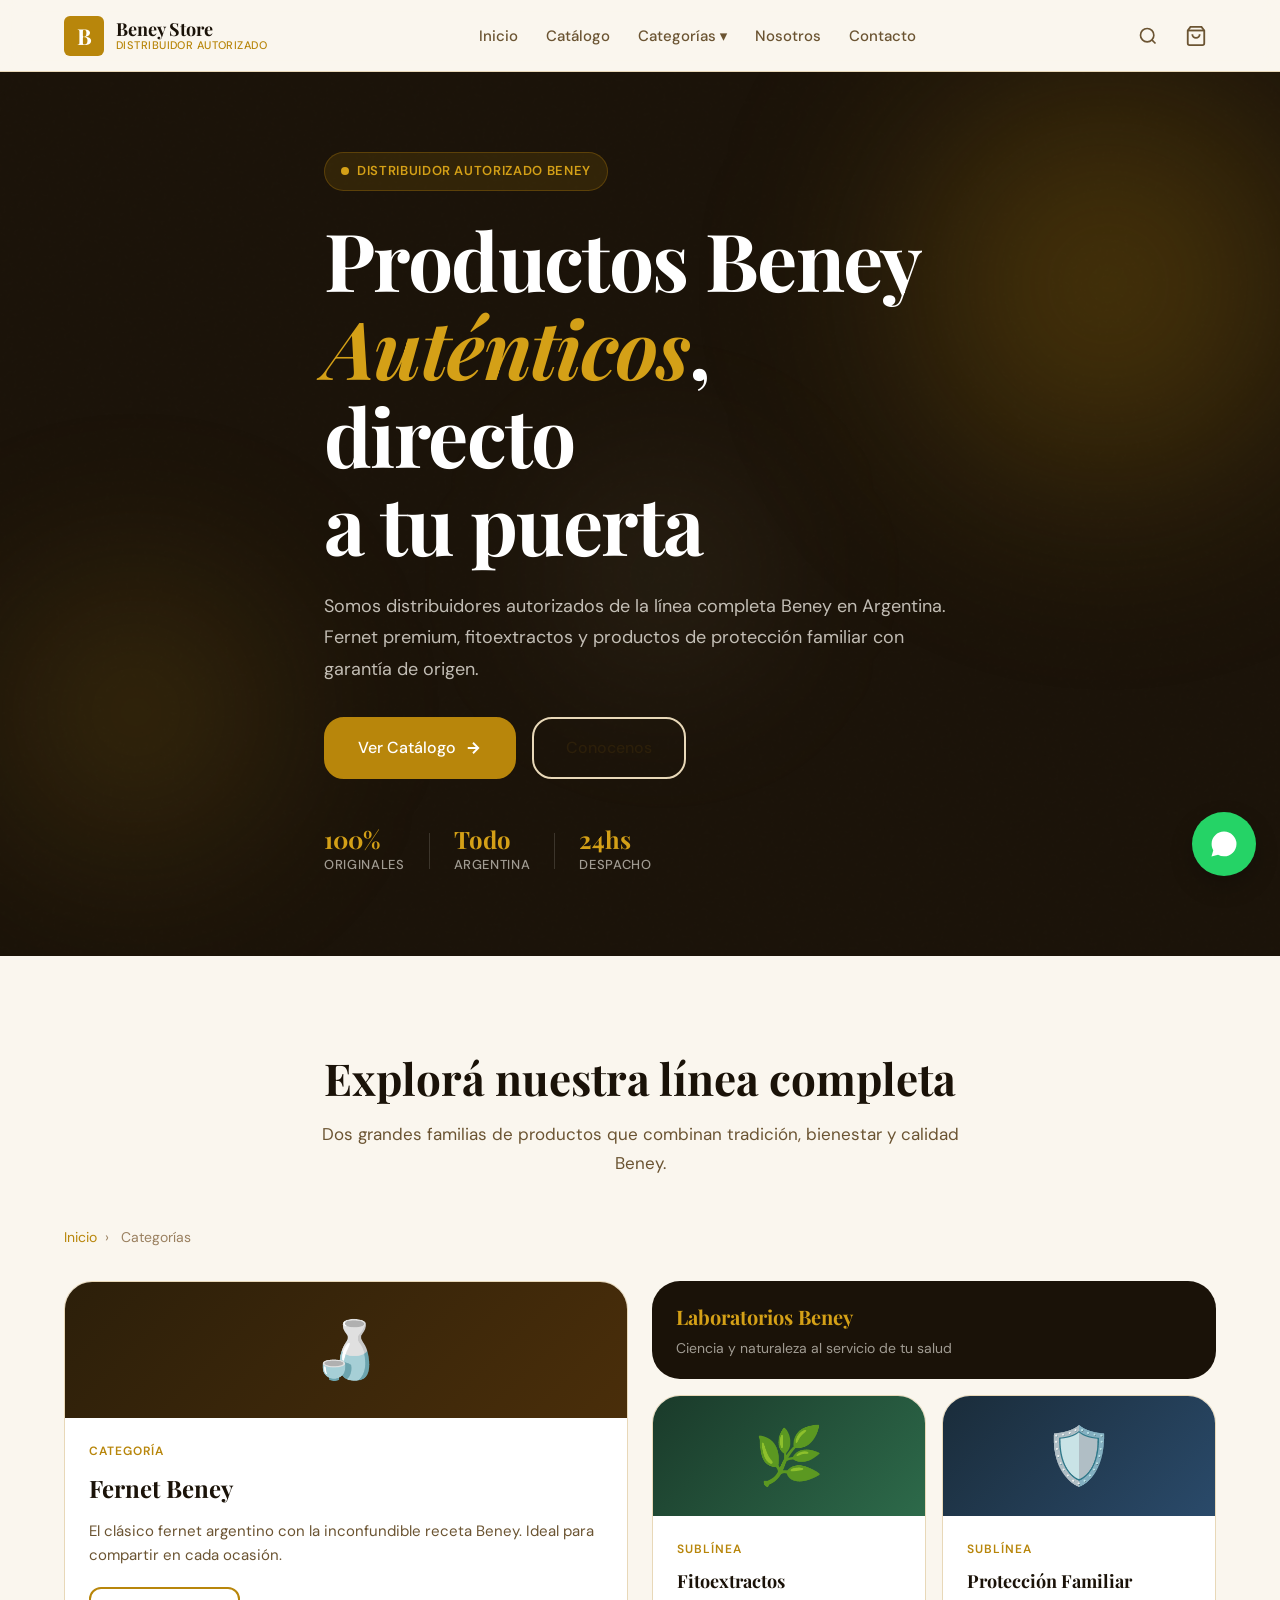
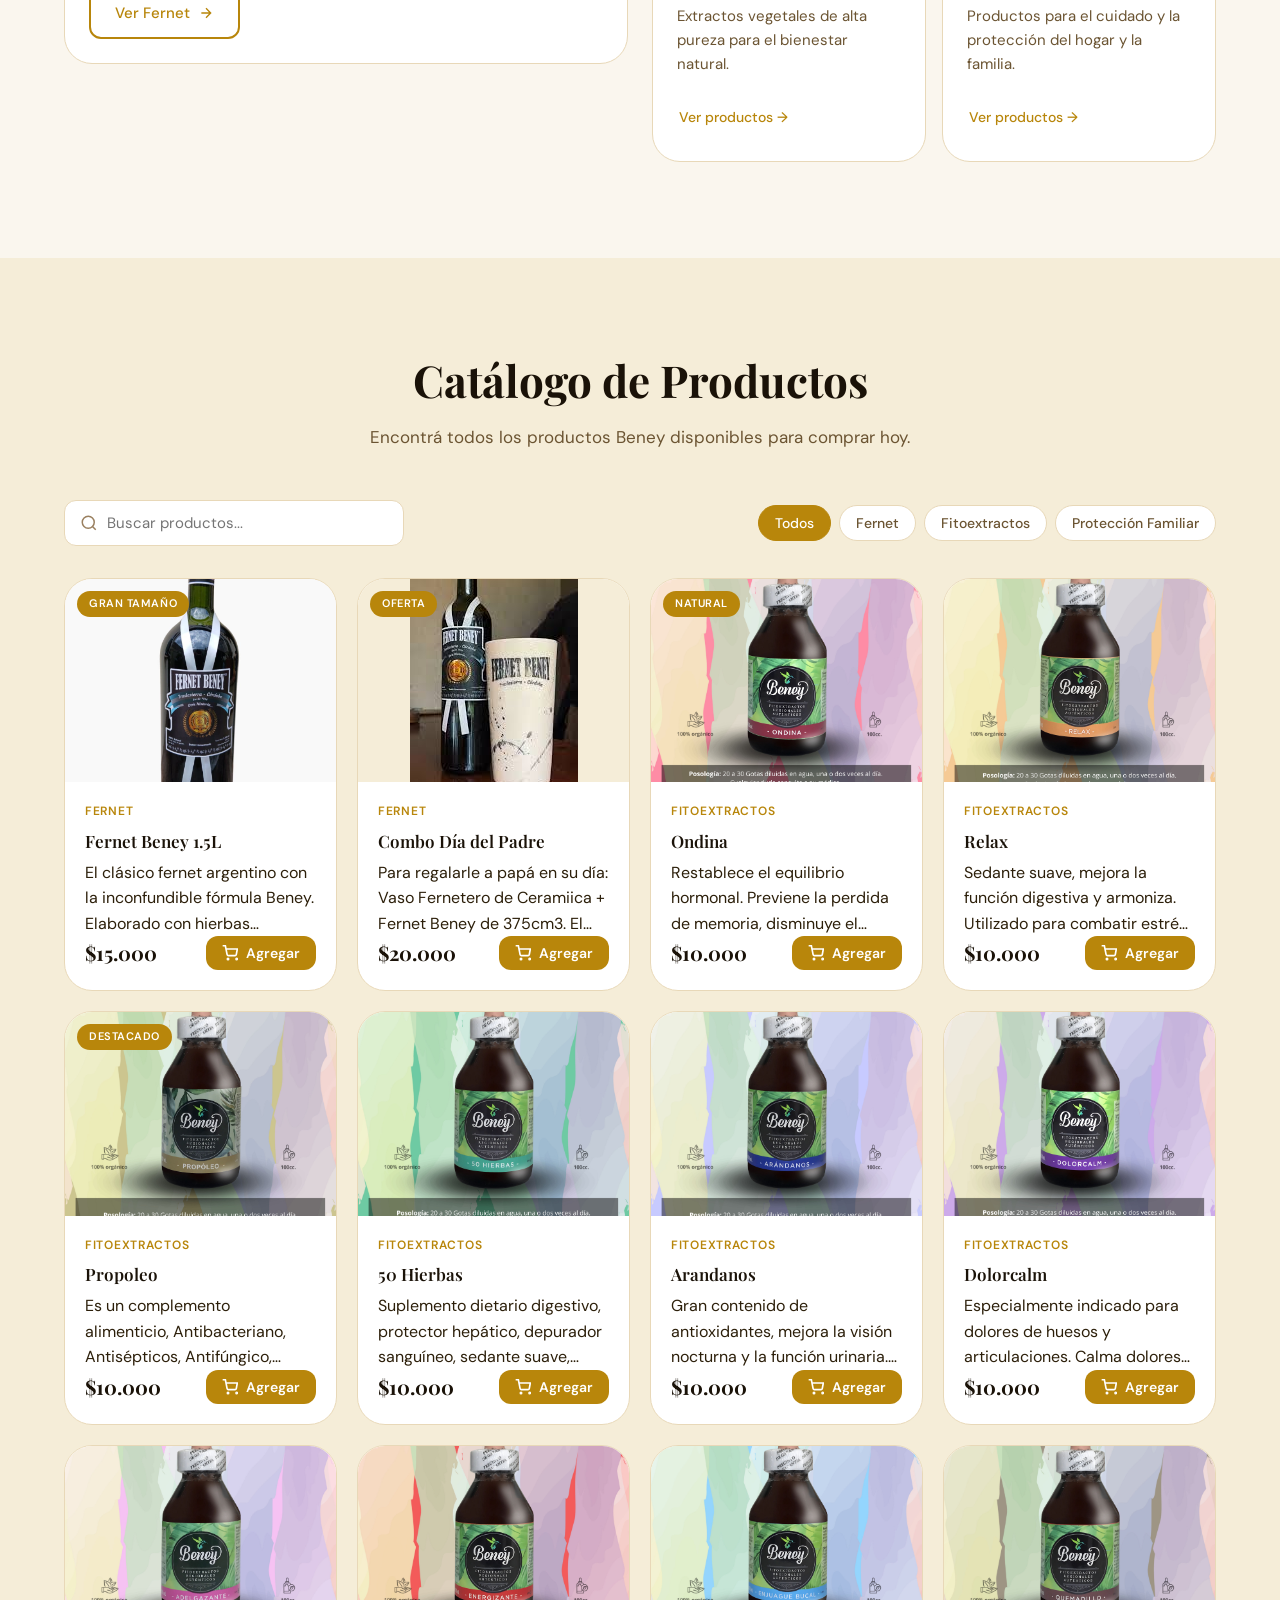
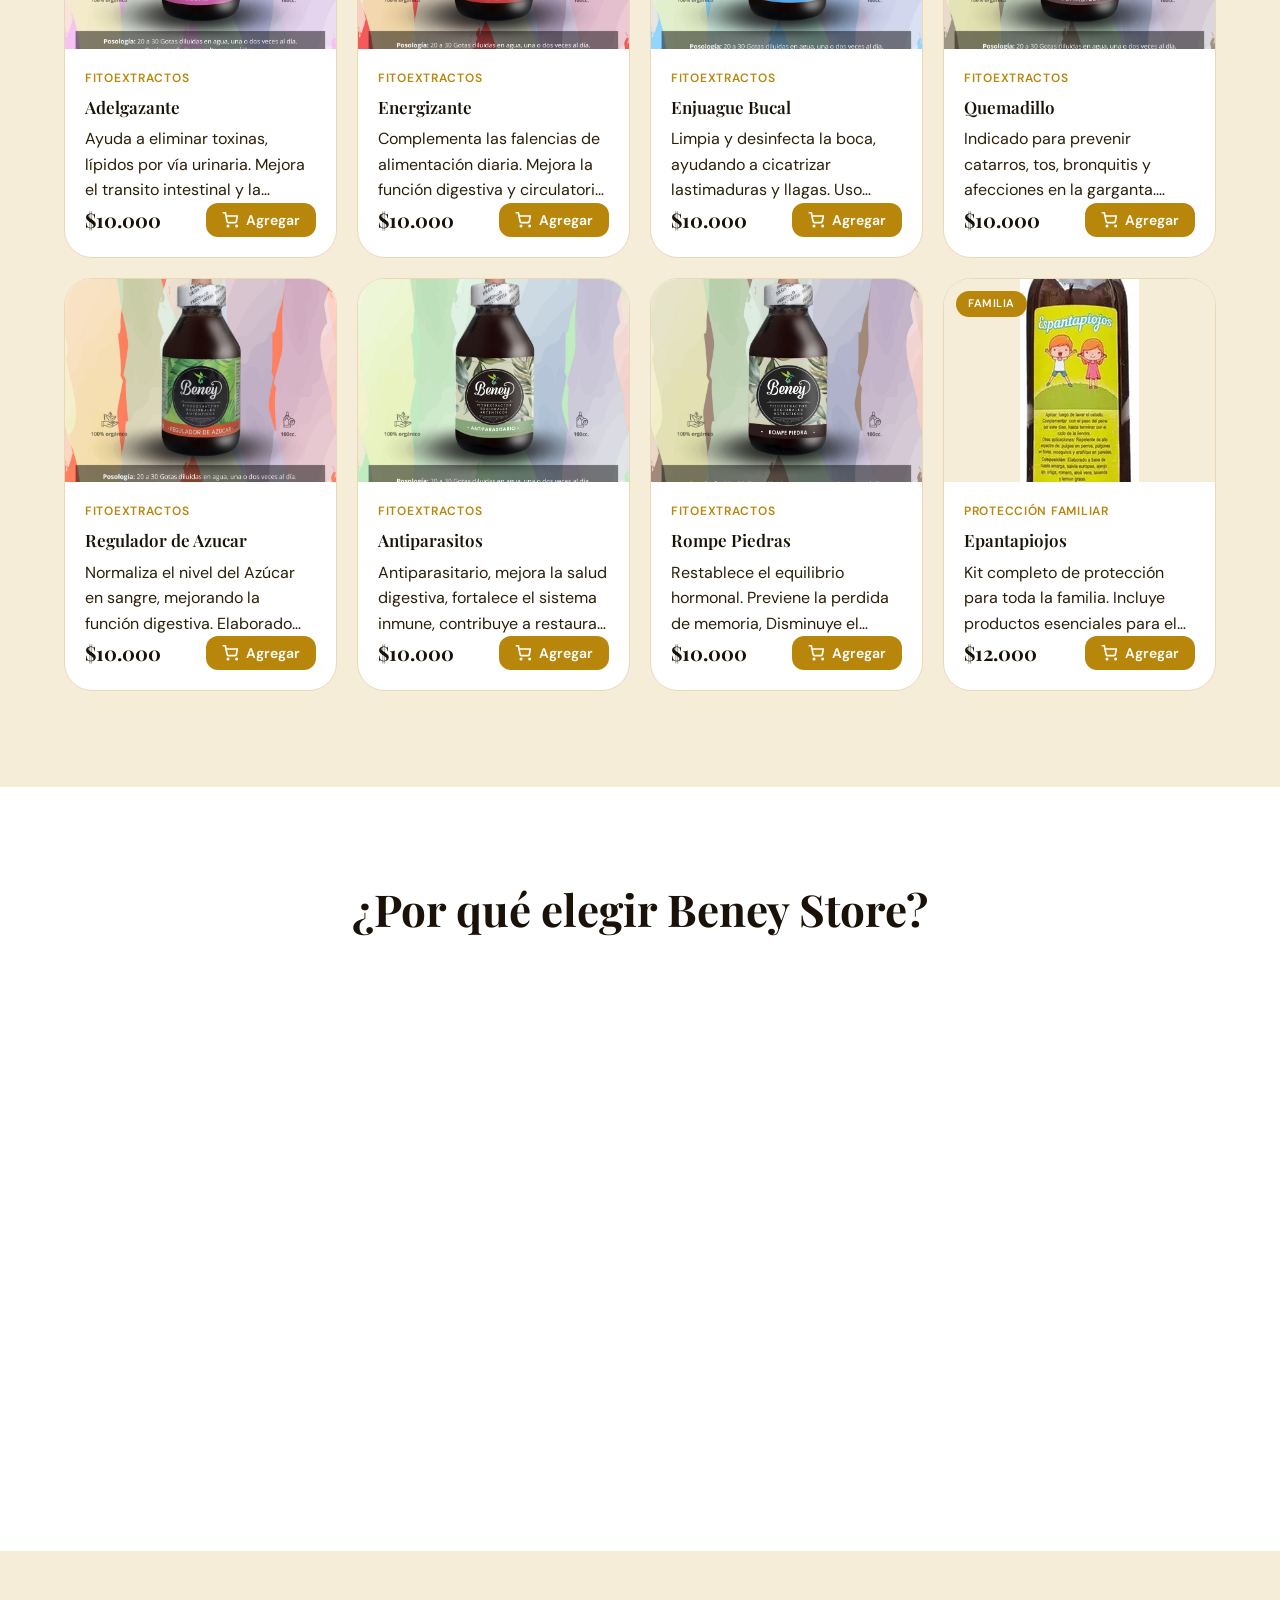
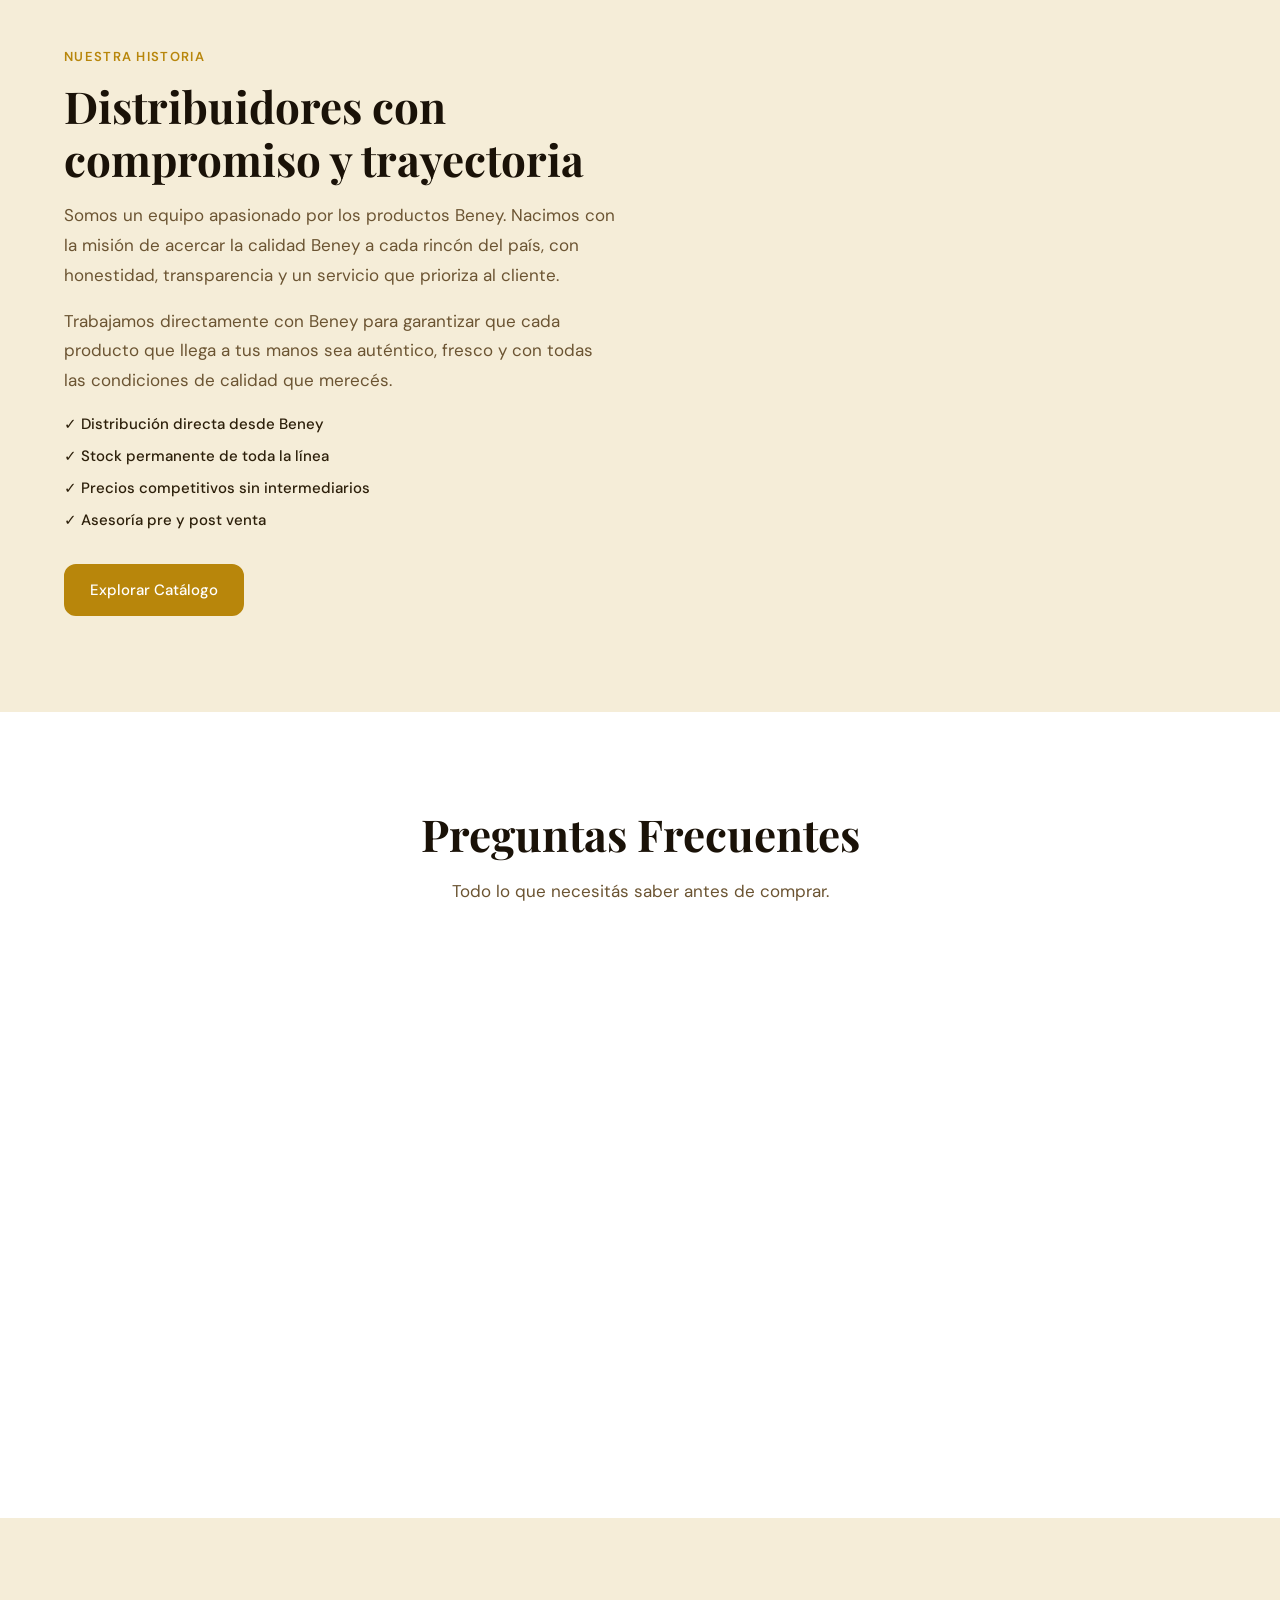
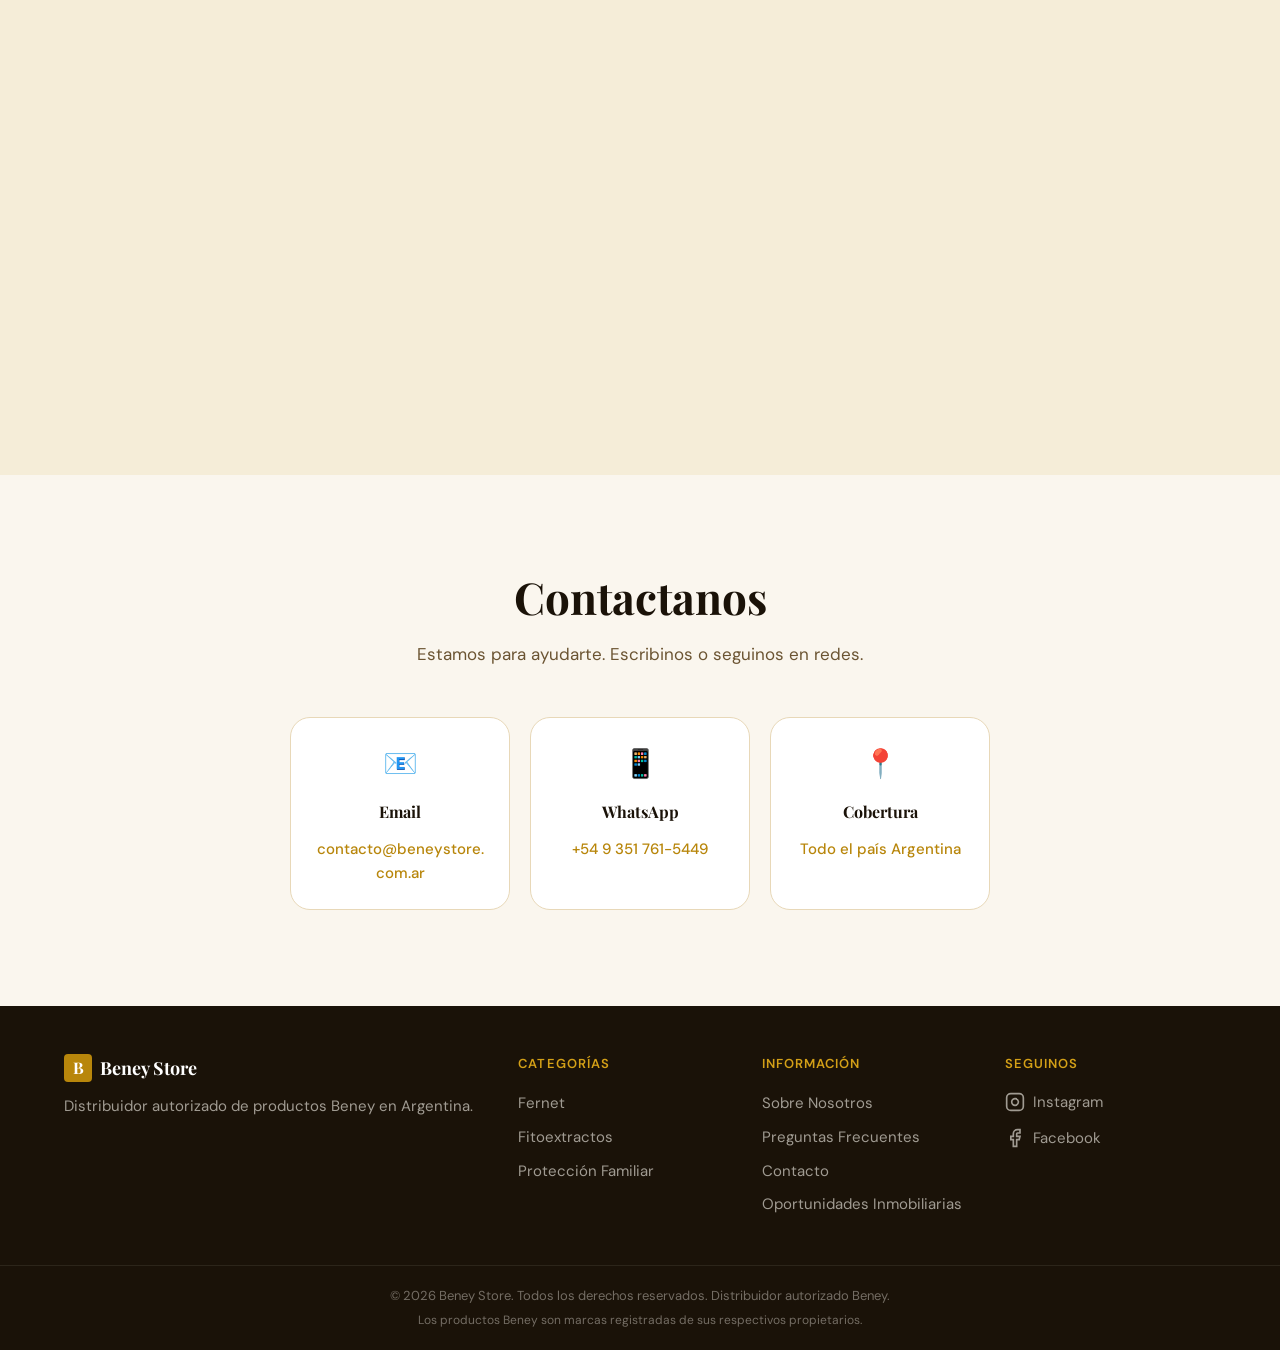
==== commit 3d095b12: "floating whatsapp button and vaious updates" ====
--- a/index.html
+++ b/index.html
@@ -805,13 +805,35 @@
        ============================================================ -->
   <div class="toast-container" id="toastContainer" aria-live="polite" aria-atomic="true"></div>
 
-  <!-- ============================================================
+    <!-- ============================================================
        BACK TO TOP BUTTON
        ============================================================ -->
   <button class="back-to-top" id="backToTop" aria-label="Volver arriba" hidden>
     <svg width="20" height="20" viewBox="0 0 24 24" fill="none" stroke="currentColor" stroke-width="2.5" aria-hidden="true"><path d="M18 15l-6-6-6 6"/></svg>
   </button>
 
+  <!-- ============================================================
+       WHATSAPP FLOATING BUTTON
+       ============================================================ -->
+  <a
+    href="https://wa.me/549351XXXXXXXX?text=Hola,%20estoy%20interesado%20en%20los%20productos%20Beney.%20Quisiera%20recibir%20asesoramiento%20y%20conocer%20las%20opciones%20disponibles."
+    class="whatsapp-float"
+    target="_blank"
+    rel="noopener noreferrer"
+    aria-label="Contactar por WhatsApp"
+  >
+    <svg
+      xmlns="http://www.w3.org/2000/svg"
+      width="30"
+      height="30"
+      viewBox="0 0 24 24"
+      fill="currentColor"
+      aria-hidden="true"
+    >
+      <path d="M19.05 4.91A9.82 9.82 0 0 0 12.03 2C6.55 2 2.09 6.46 2.09 11.94c0 1.76.46 3.47 1.34 4.98L2 22l5.23-1.37a9.9 9.9 0 0 0 4.8 1.22h.01c5.48 0 9.94-4.46 9.95-9.94a9.84 9.84 0 0 0-2.94-7z"/>
+    </svg>
+  </a>
+
   <script src="script.js"></script>
 </body>
-</html>
+</html>
--- a/styles.css
+++ b/styles.css
@@ -984,7 +984,6 @@
   width: 100%;
   height: 100%;
   object-fit: cover;
-  loading: lazy;
 }
 
 .product-badge {
@@ -1027,14 +1026,10 @@
 }
 
 .product-description {
-  font-size: .875rem;
-  color: var(--color-text-muted);
-  line-height: 1.6;
-  flex: 1;
-  margin-bottom: var(--space-4);
   display: -webkit-box;
+  -webkit-box-orient: vertical;
   -webkit-line-clamp: 3;
-  -webkit-box-orient: vertical;
+  line-clamp: 3;
   overflow: hidden;
 }
 
@@ -1780,7 +1775,7 @@
    ---------------------------------------------------------------- */
 .back-to-top {
   position: fixed;
-  bottom: var(--space-6);
+  bottom: 100px;
   right: var(--space-5);
   z-index: 500;
   width: 44px;
@@ -2013,3 +2008,44 @@
   .site-header, .cart-sidebar, .back-to-top, .toast-container { display: none; }
   body { color: #000; background: #fff; }
 }
+
+/* ============================================================
+   WHATSAPP FLOATING BUTTON
+   ============================================================ */
+
+.whatsapp-float {
+  position: fixed;
+  bottom: 24px;
+  right: 24px;
+  width: 64px;
+  height: 64px;
+  background: #25D366;
+  color: #fff;
+  border-radius: 50%;
+  display: flex;
+  align-items: center;
+  justify-content: center;
+  text-decoration: none;
+  box-shadow: 0 10px 25px rgba(0,0,0,.2);
+  z-index: 9999;
+  transition: all .25s ease;
+}
+
+.whatsapp-float:hover {
+  transform: translateY(-3px);
+  box-shadow: 0 14px 30px rgba(0,0,0,.25);
+}
+
+.whatsapp-float svg {
+  width: 30px;
+  height: 30px;
+}
+
+@media (max-width: 768px) {
+  .whatsapp-float {
+    width: 58px;
+    height: 58px;
+    bottom: 16px;
+    right: 16px;
+  }
+}
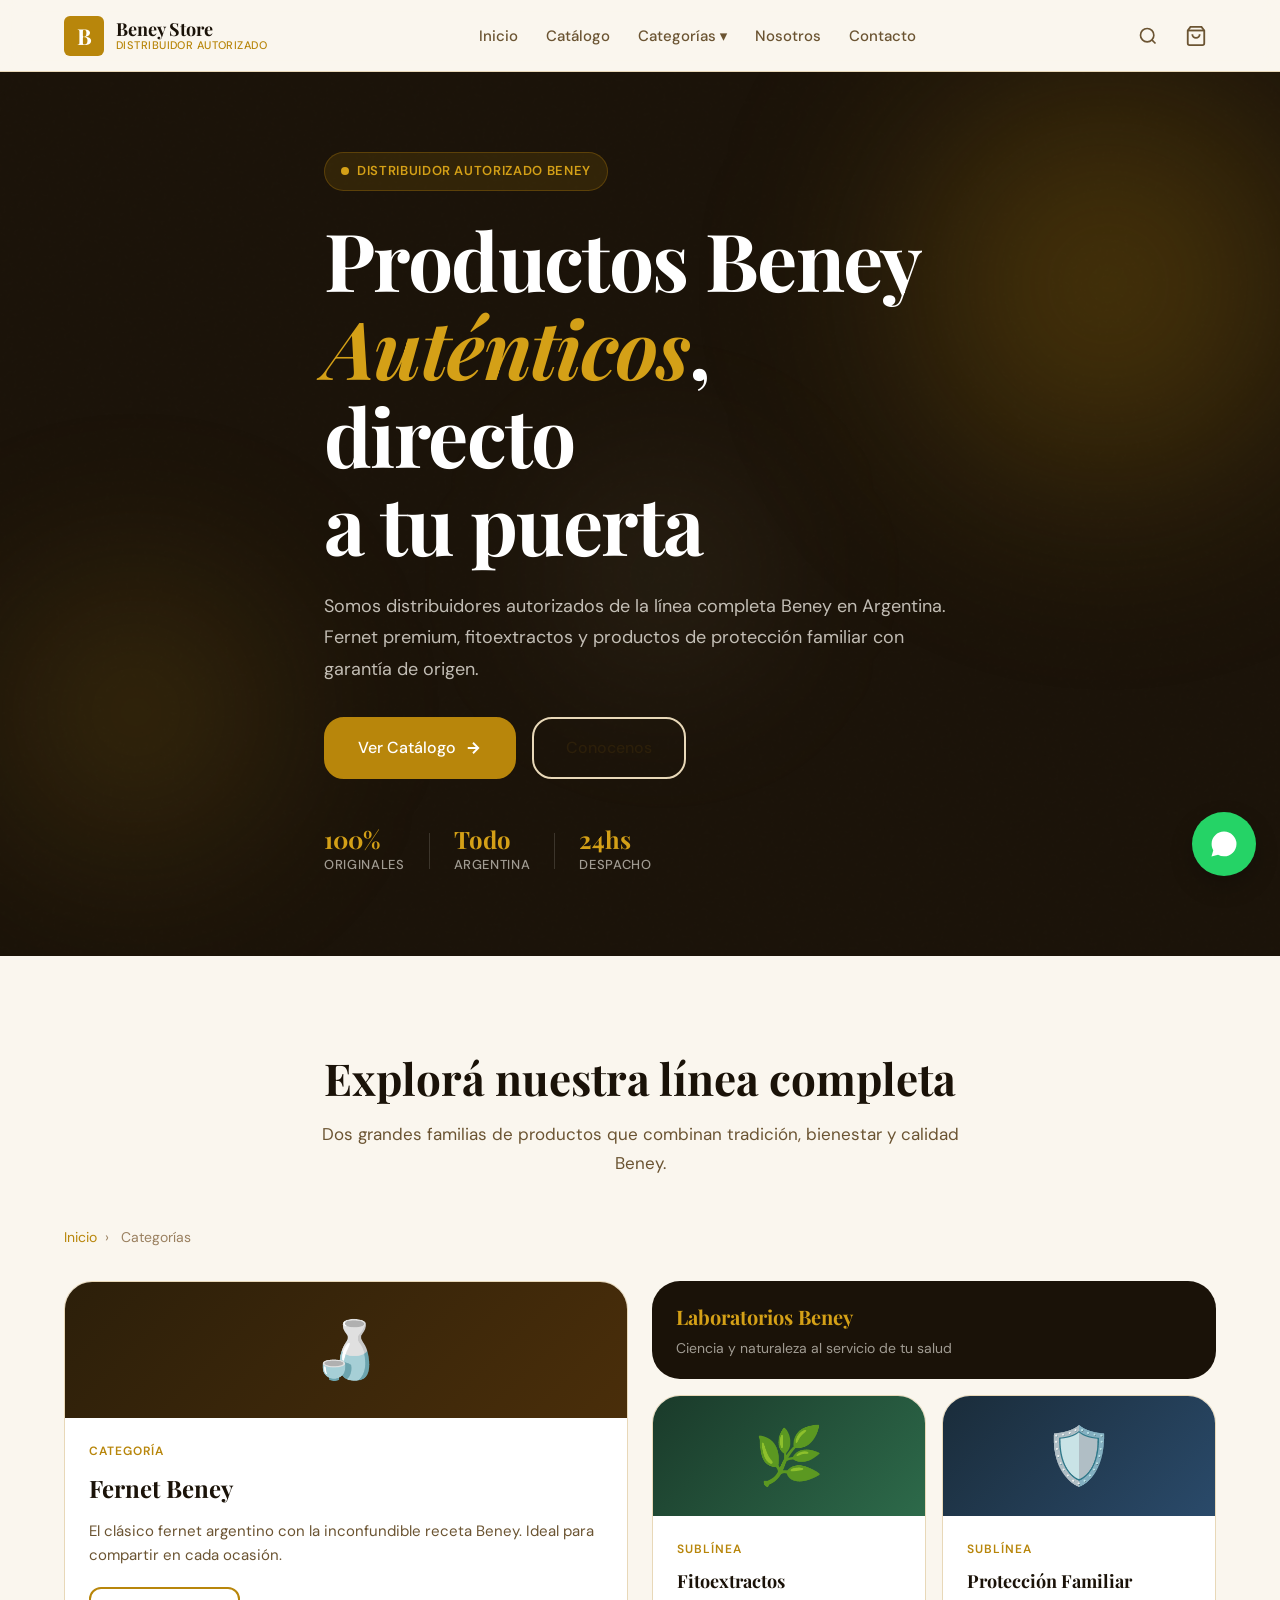
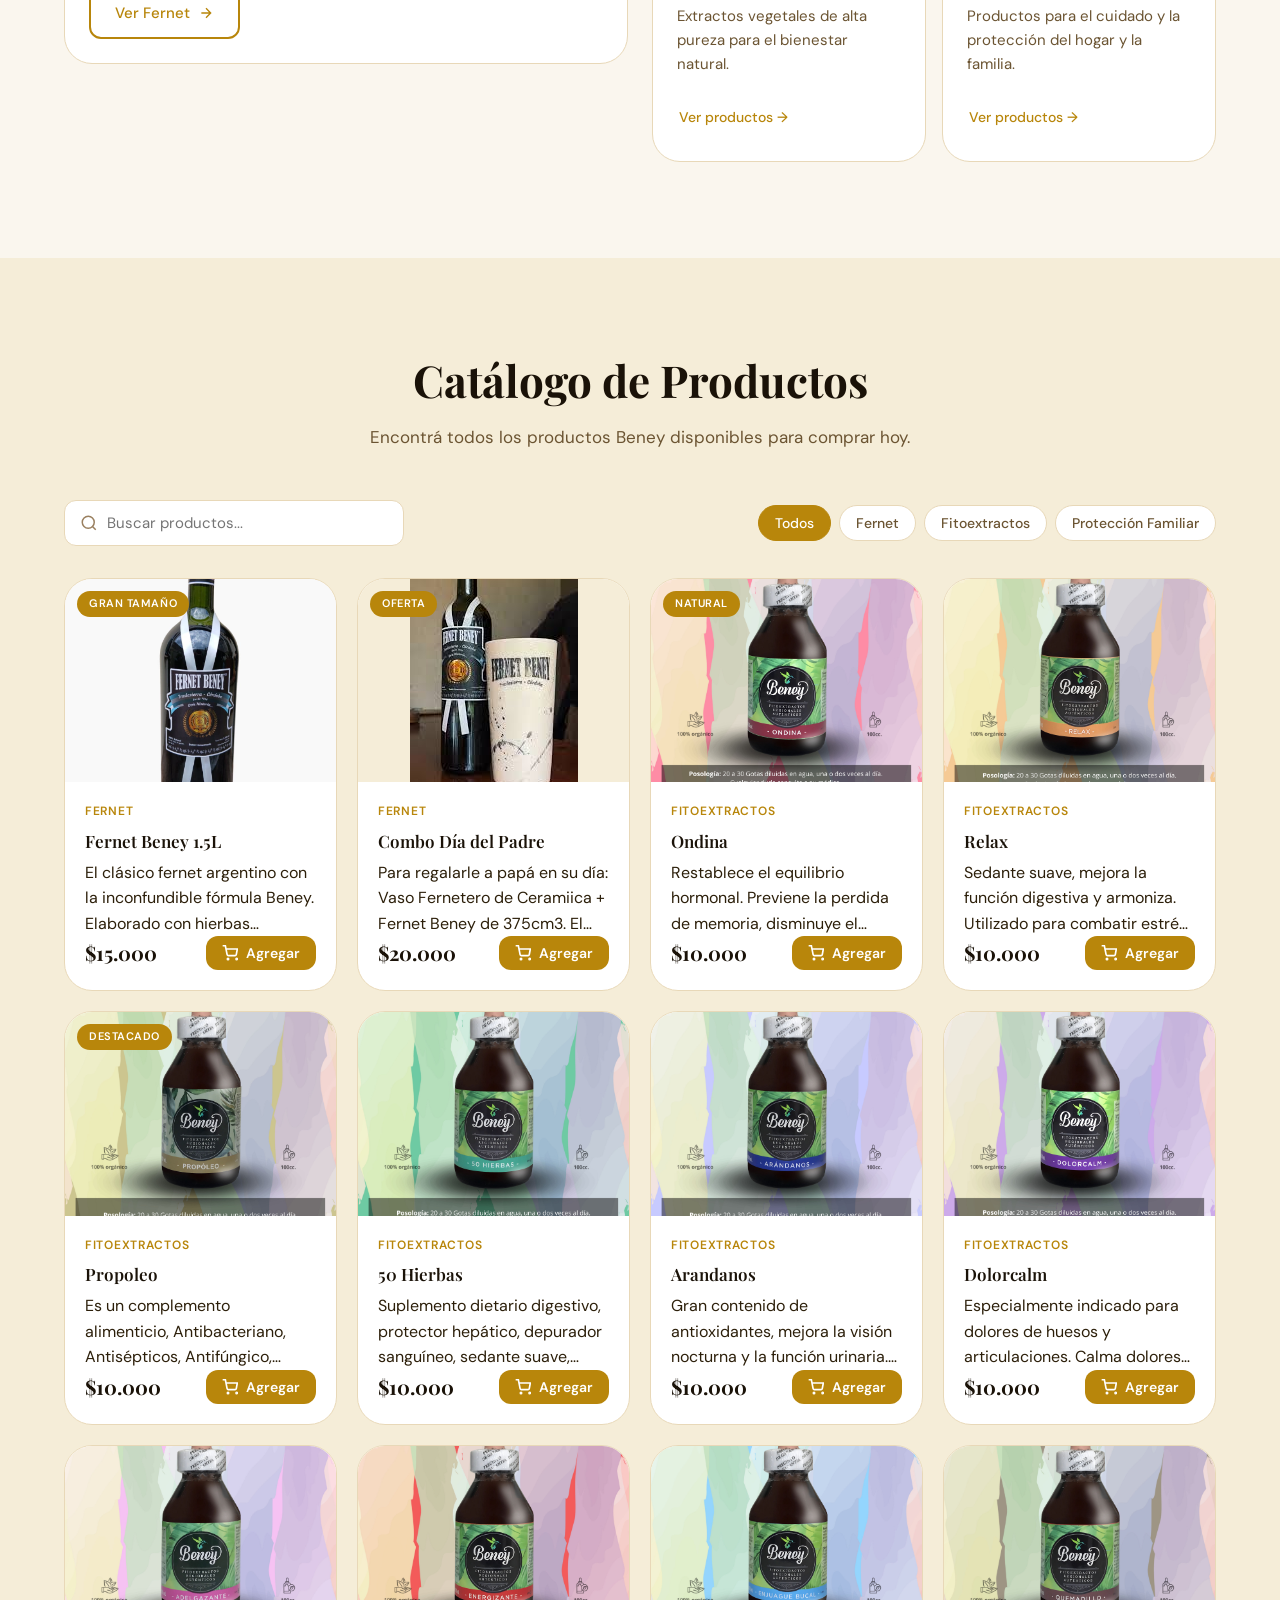
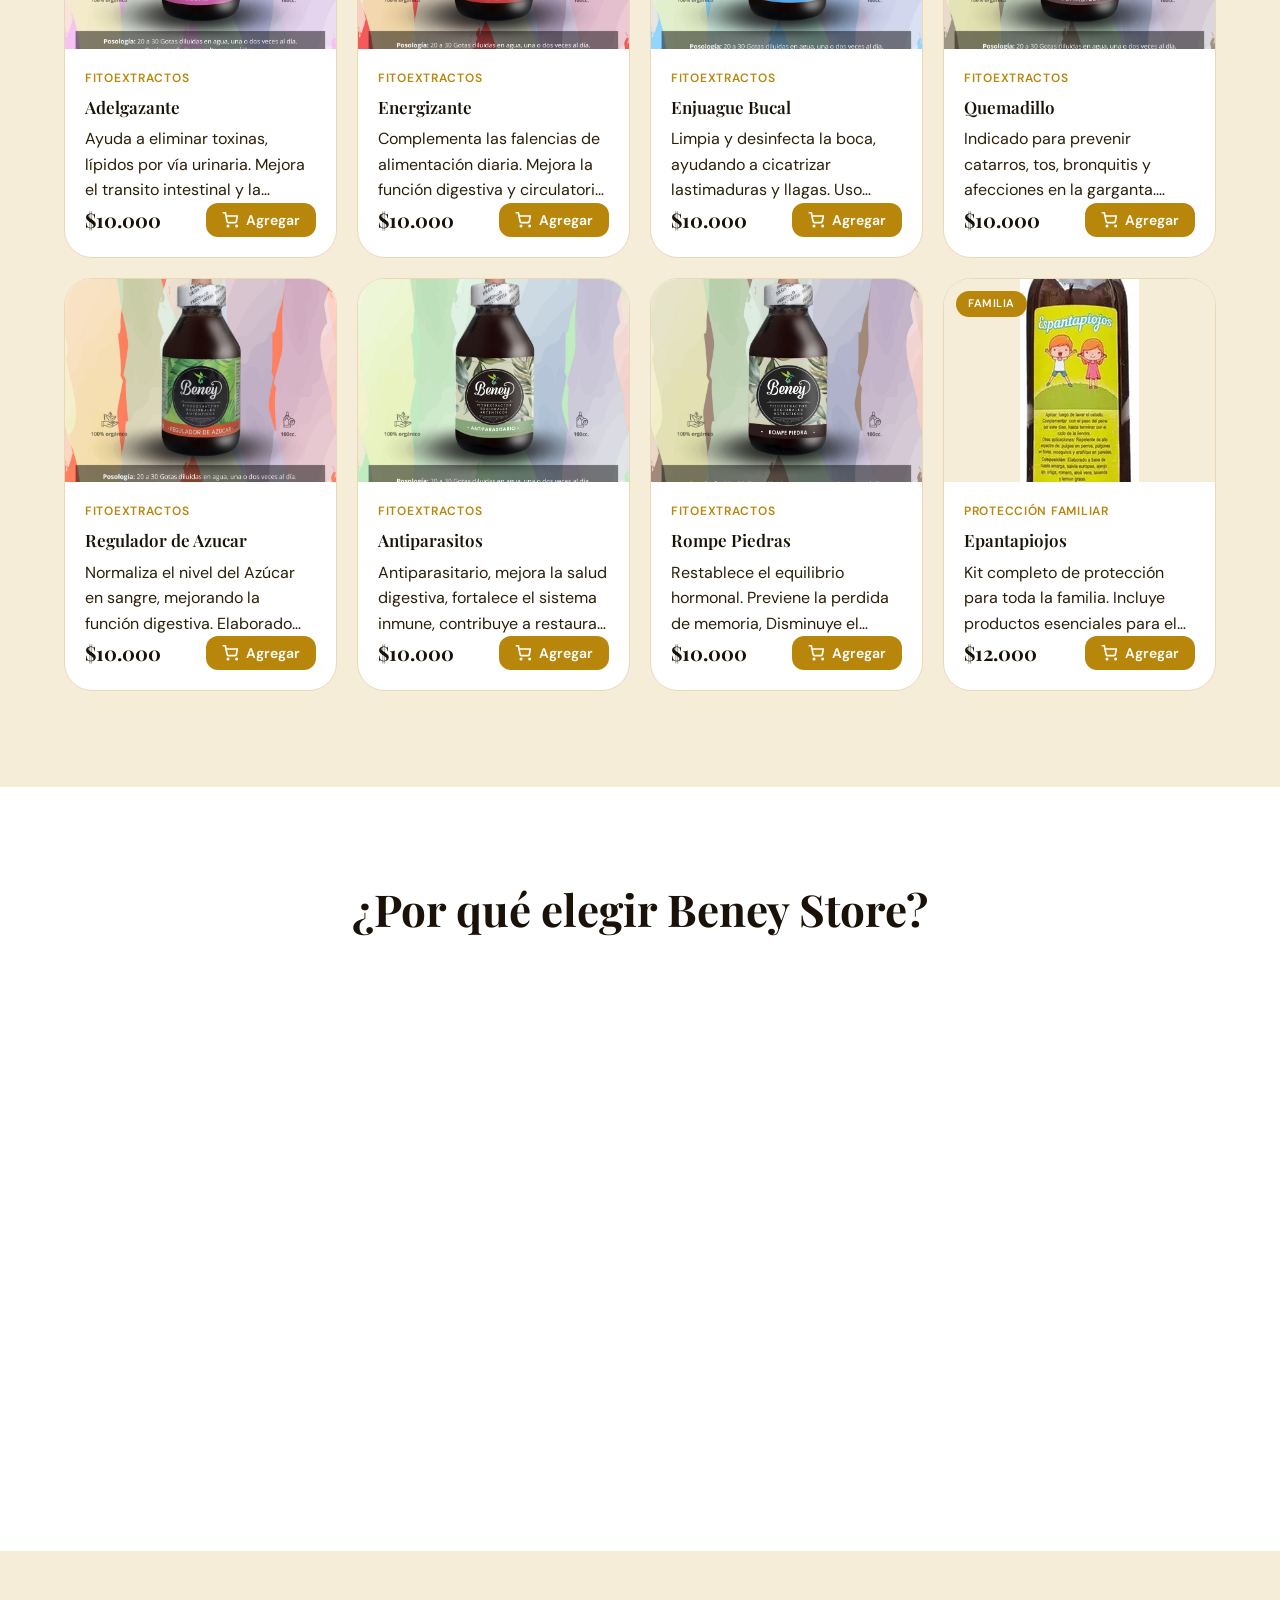
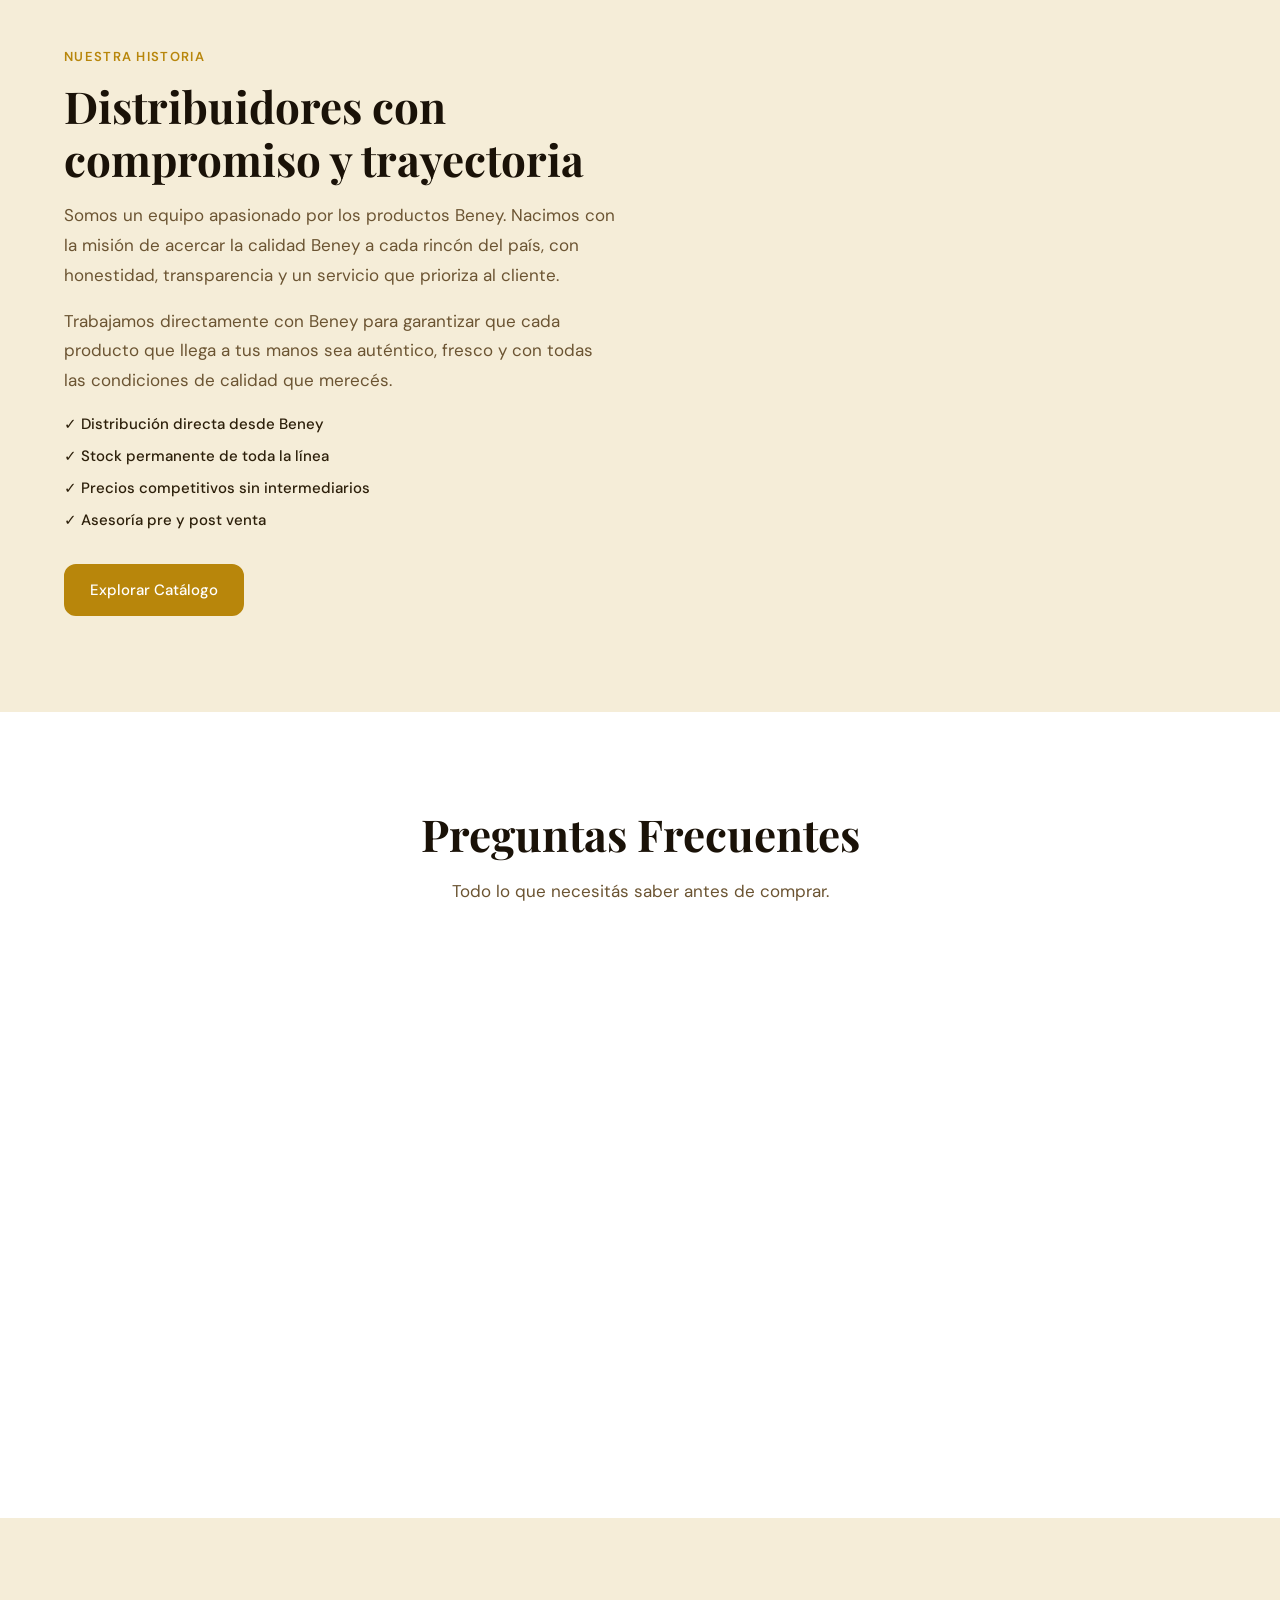
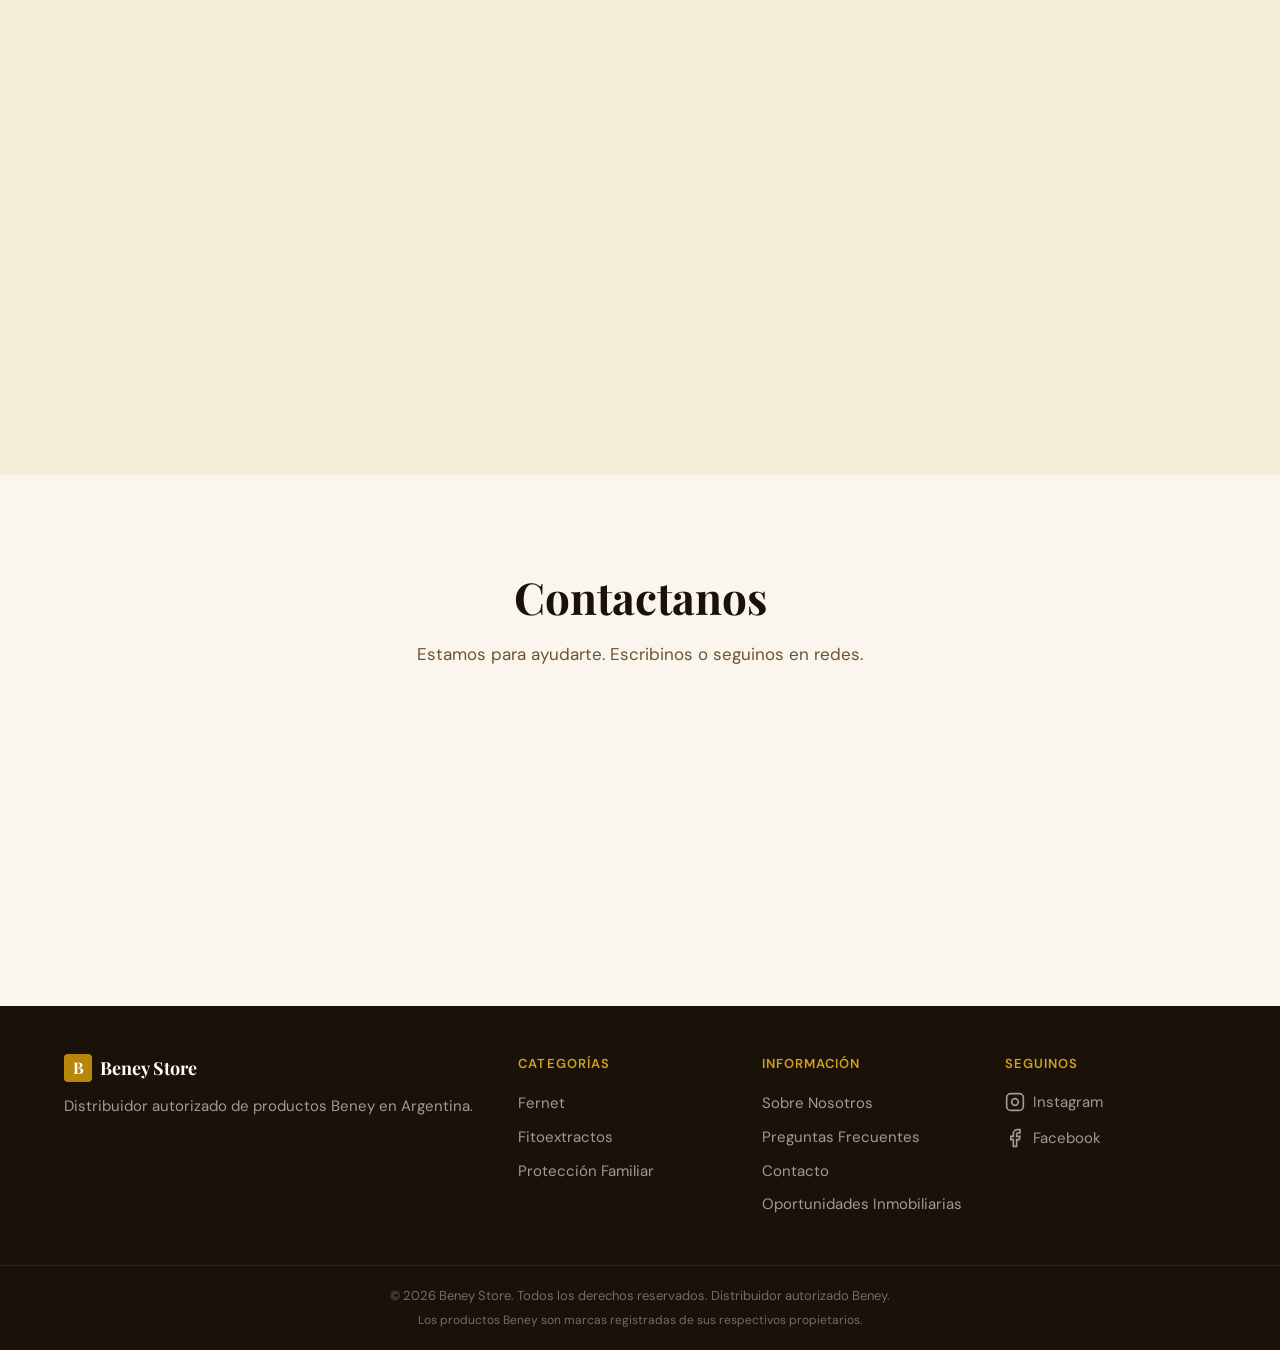
==== commit cbe5f2fa: "phone number update" ====
--- a/index.html
+++ b/index.html
@@ -816,7 +816,7 @@
        WHATSAPP FLOATING BUTTON
        ============================================================ -->
   <a
-    href="https://wa.me/549351XXXXXXXX?text=Hola,%20estoy%20interesado%20en%20los%20productos%20Beney.%20Quisiera%20recibir%20asesoramiento%20y%20conocer%20las%20opciones%20disponibles."
+    href="https://wa.me/5493517615449?text=Hola,%20estoy%20interesado%20en%20los%20productos%20Beney.%20Quisiera%20recibir%20asesoramiento%20y%20conocer%20las%20opciones%20disponibles."
     class="whatsapp-float"
     target="_blank"
     rel="noopener noreferrer"
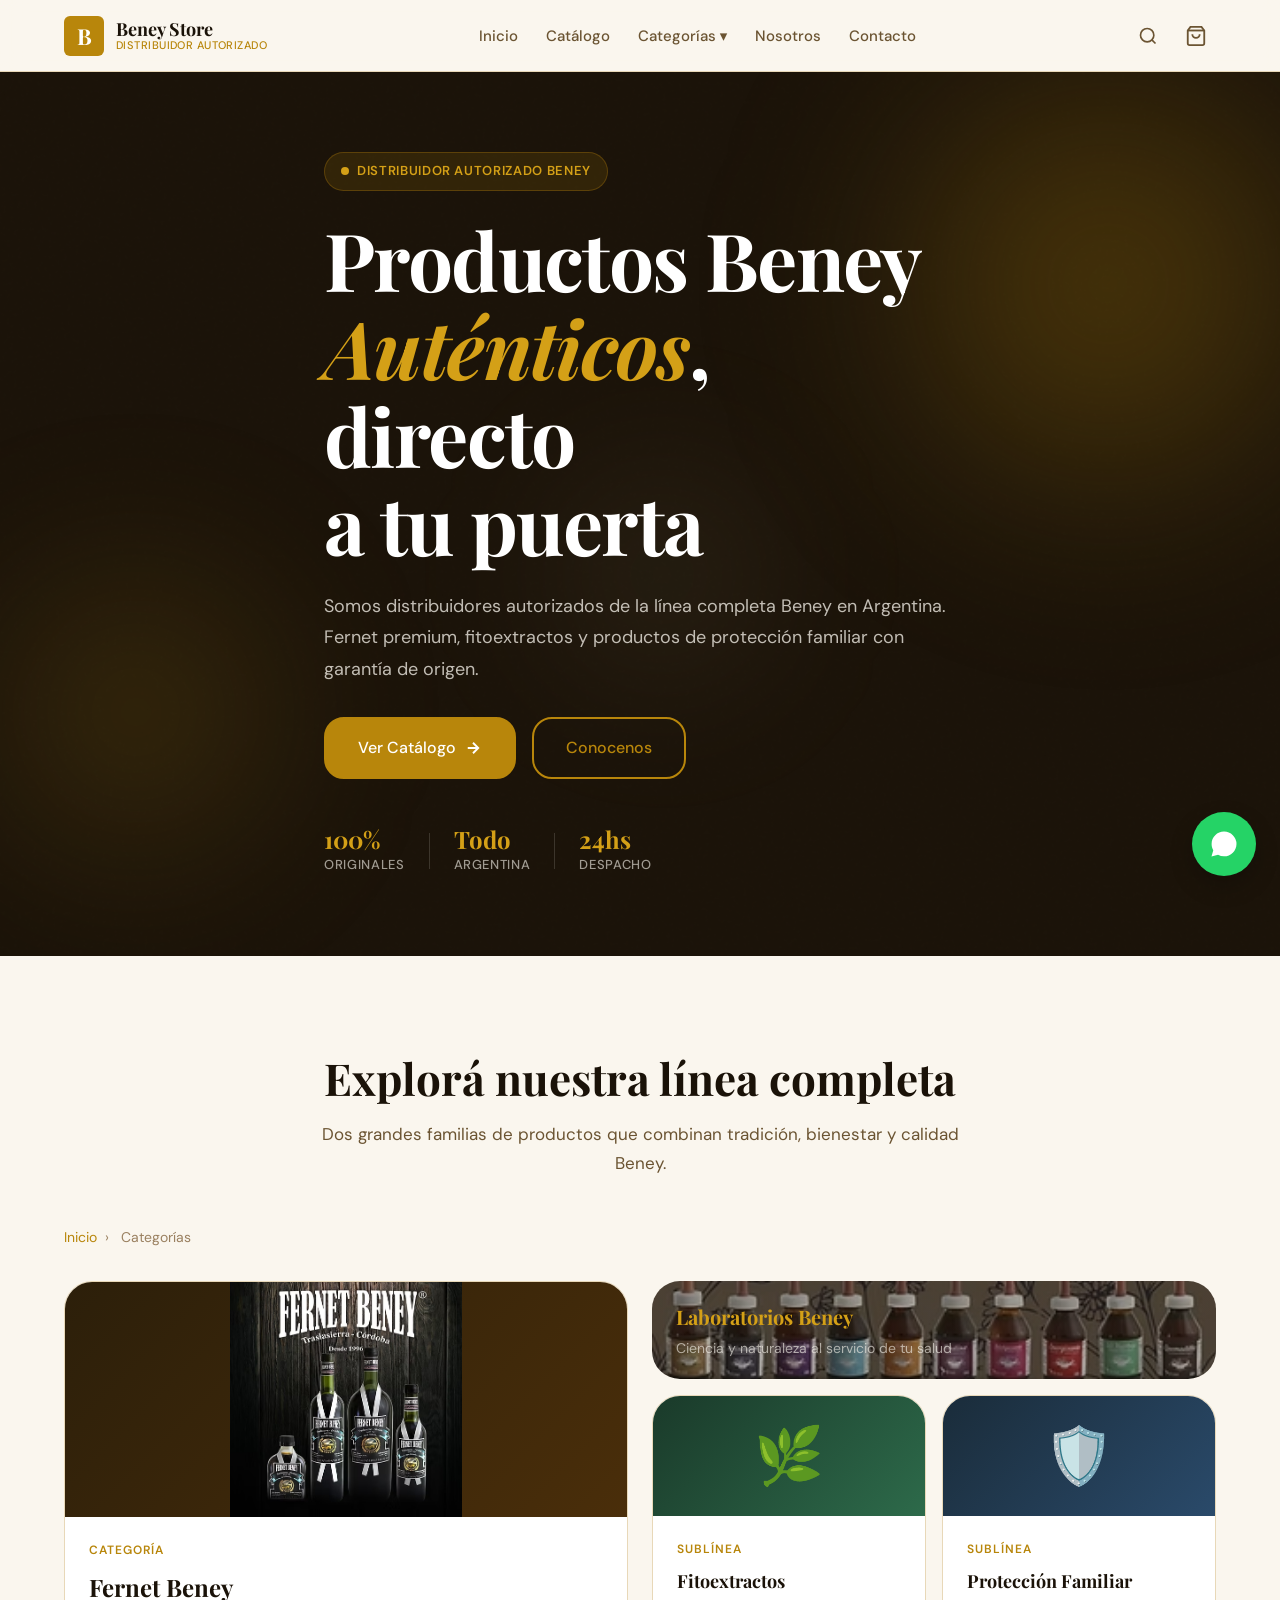
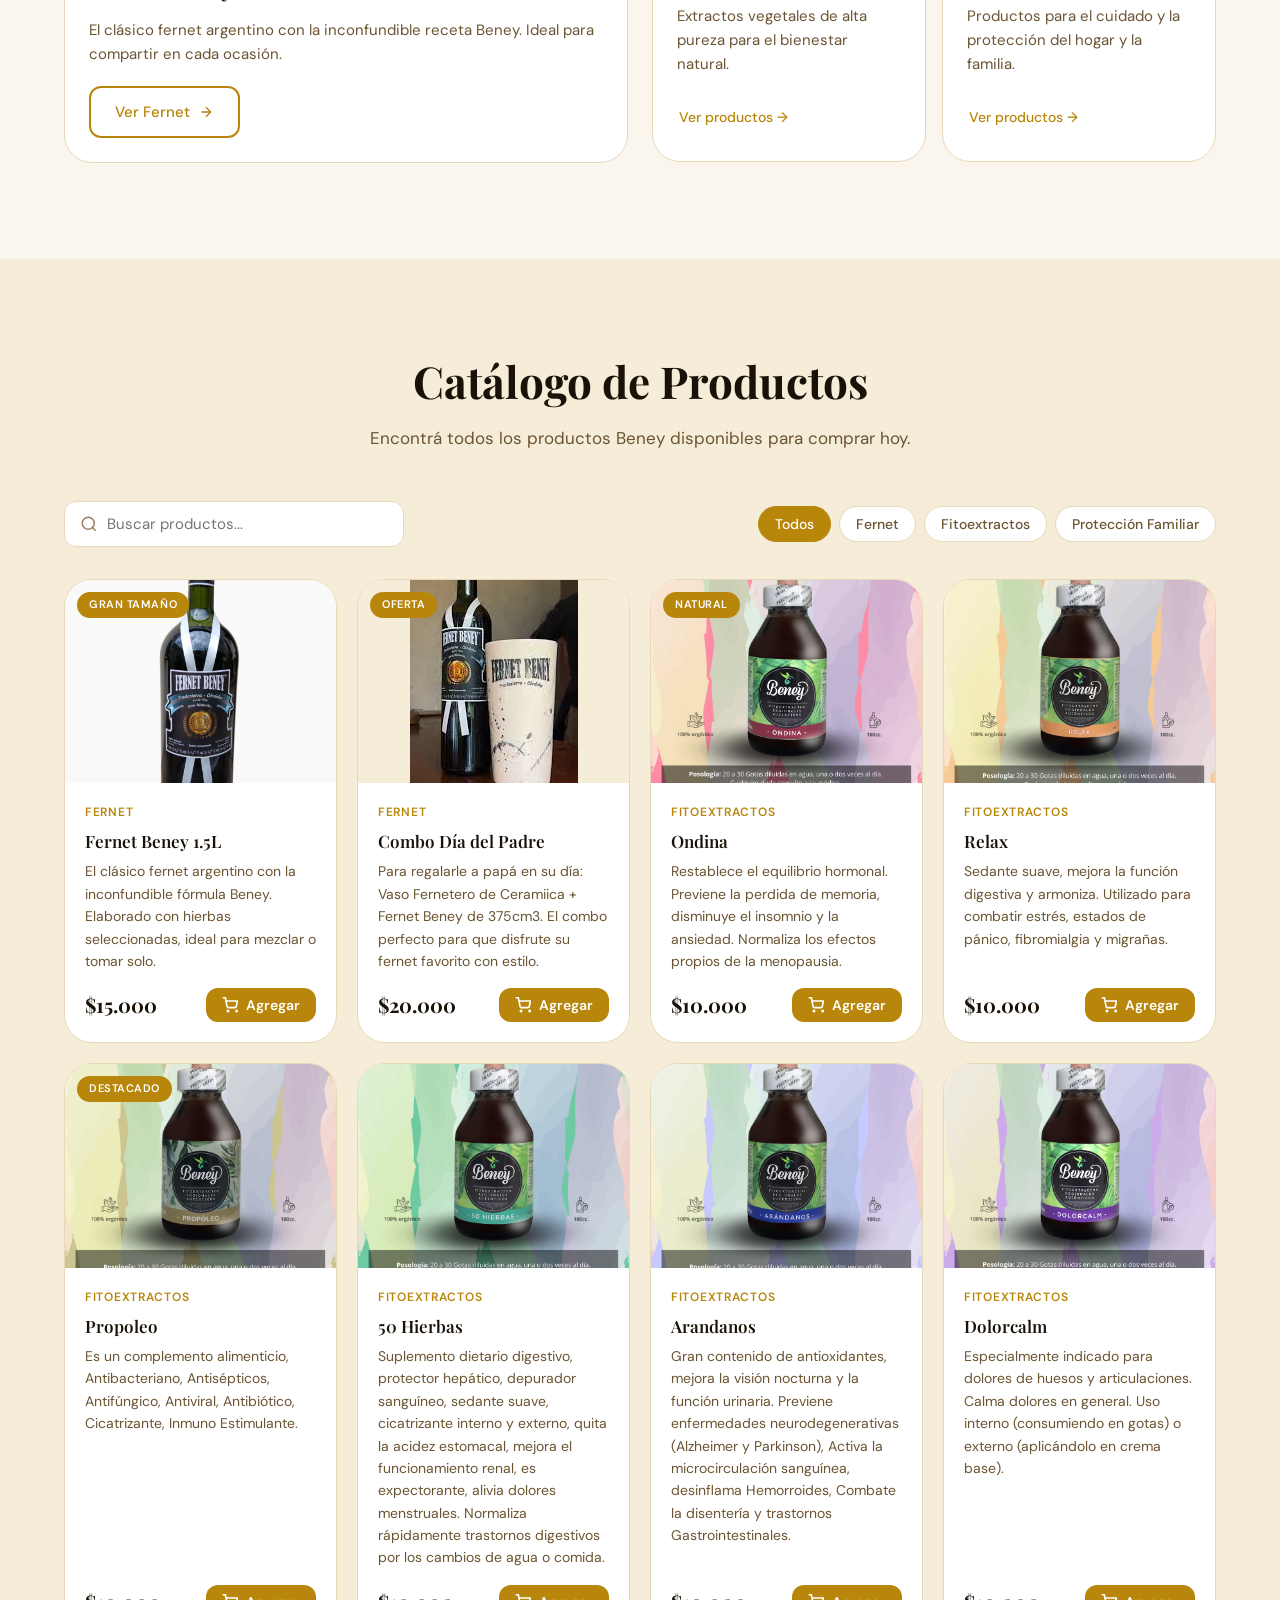
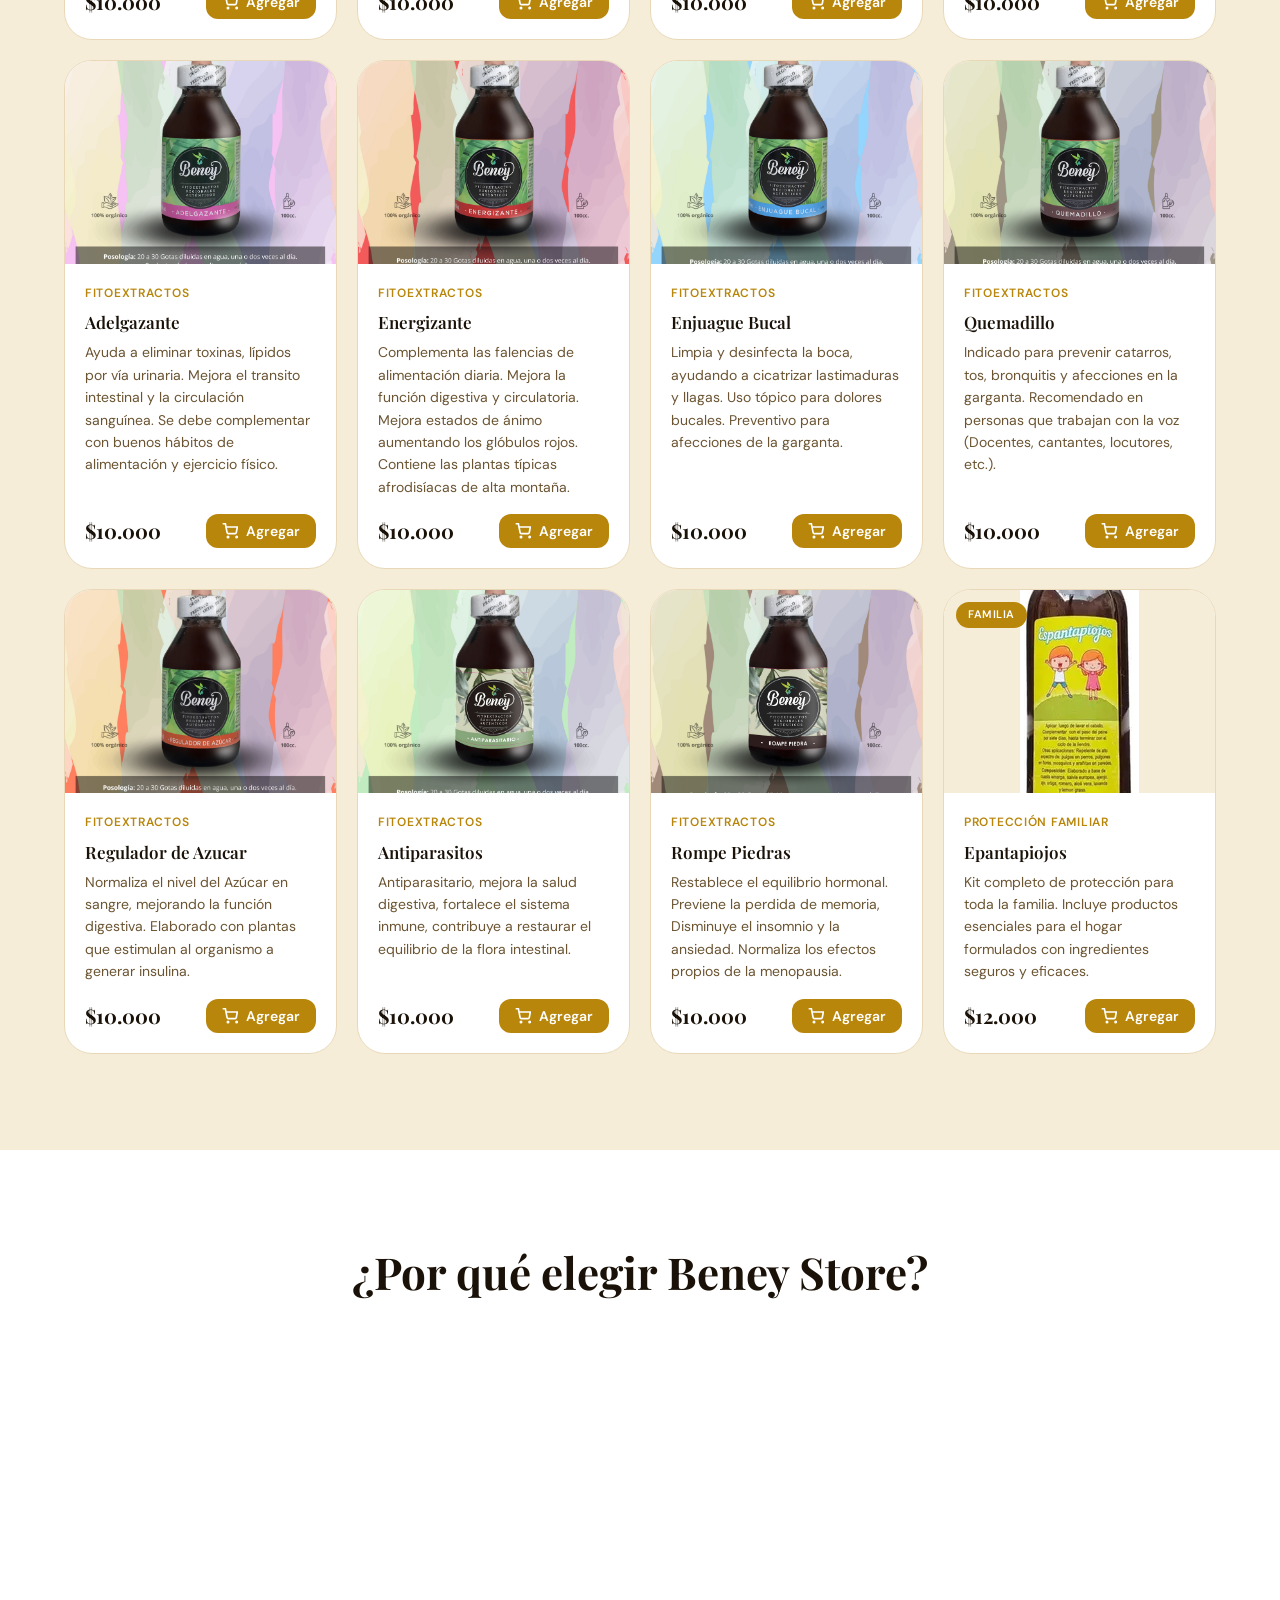
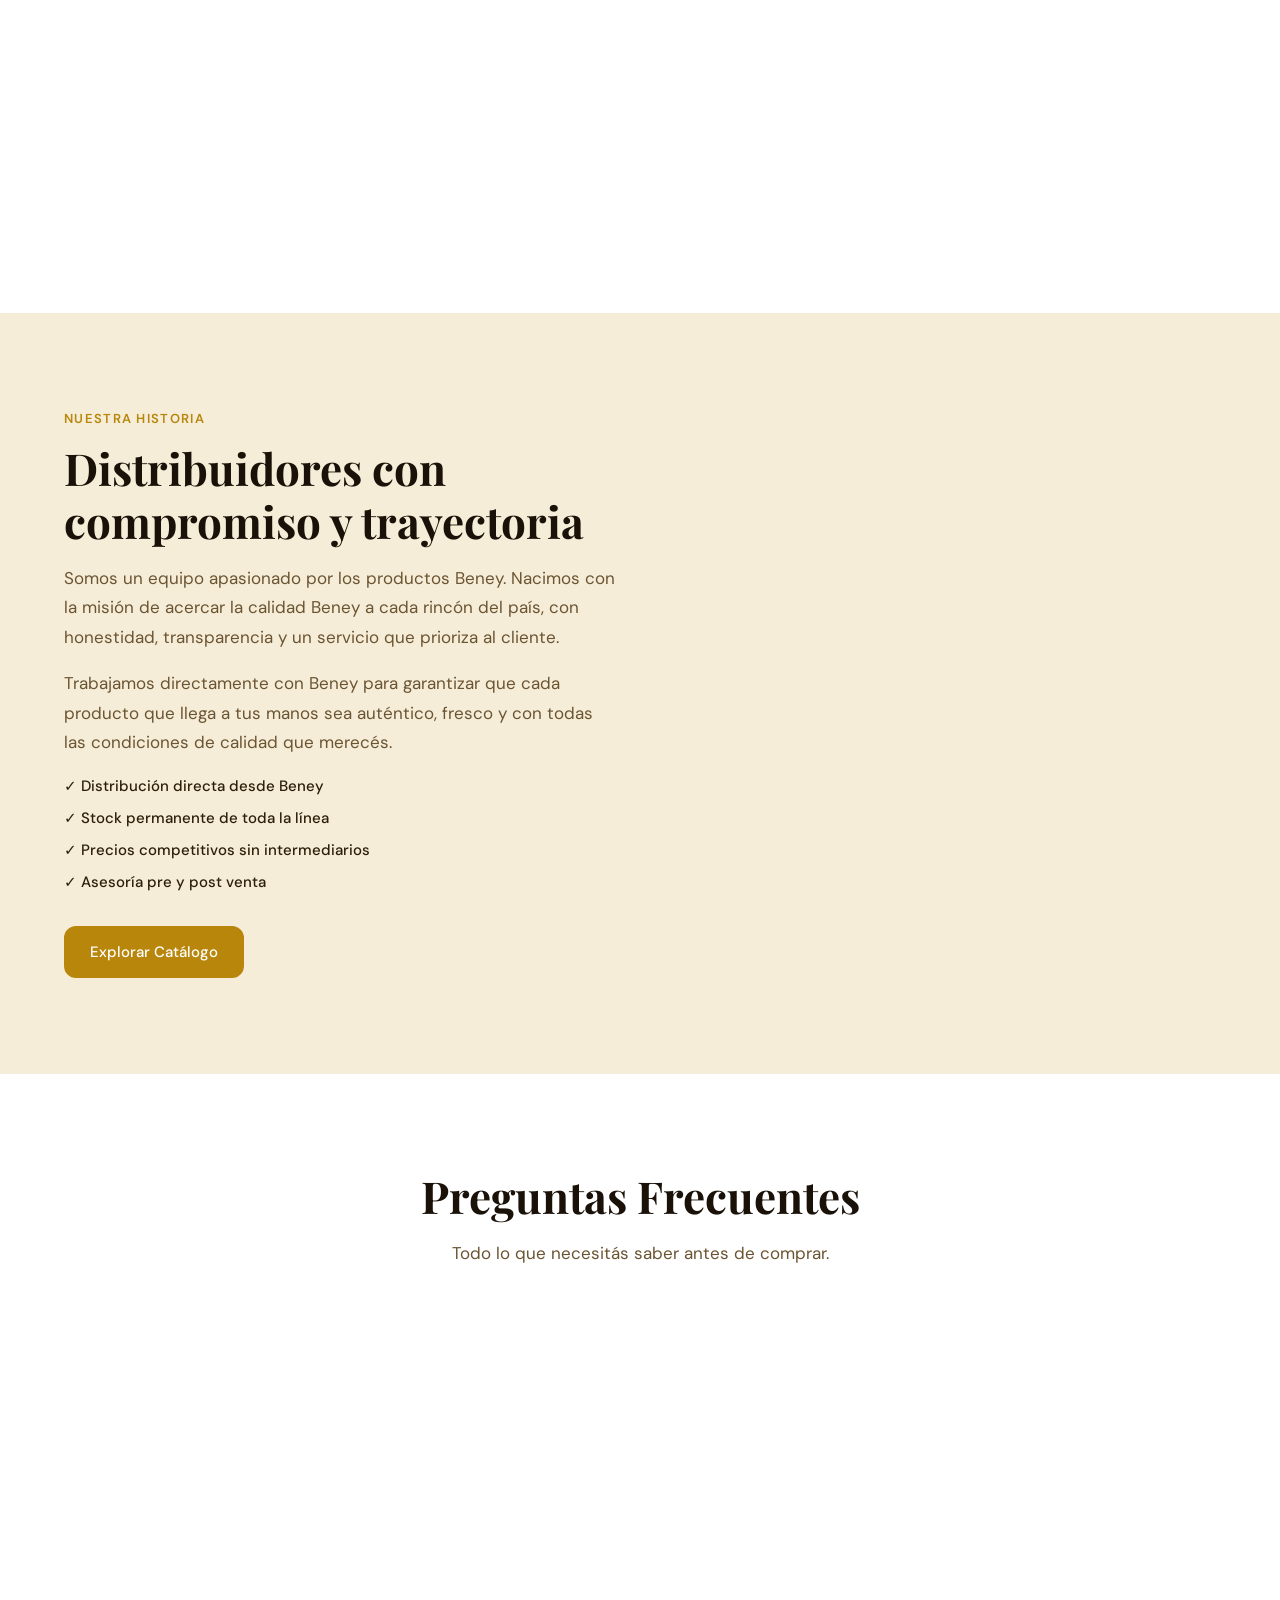
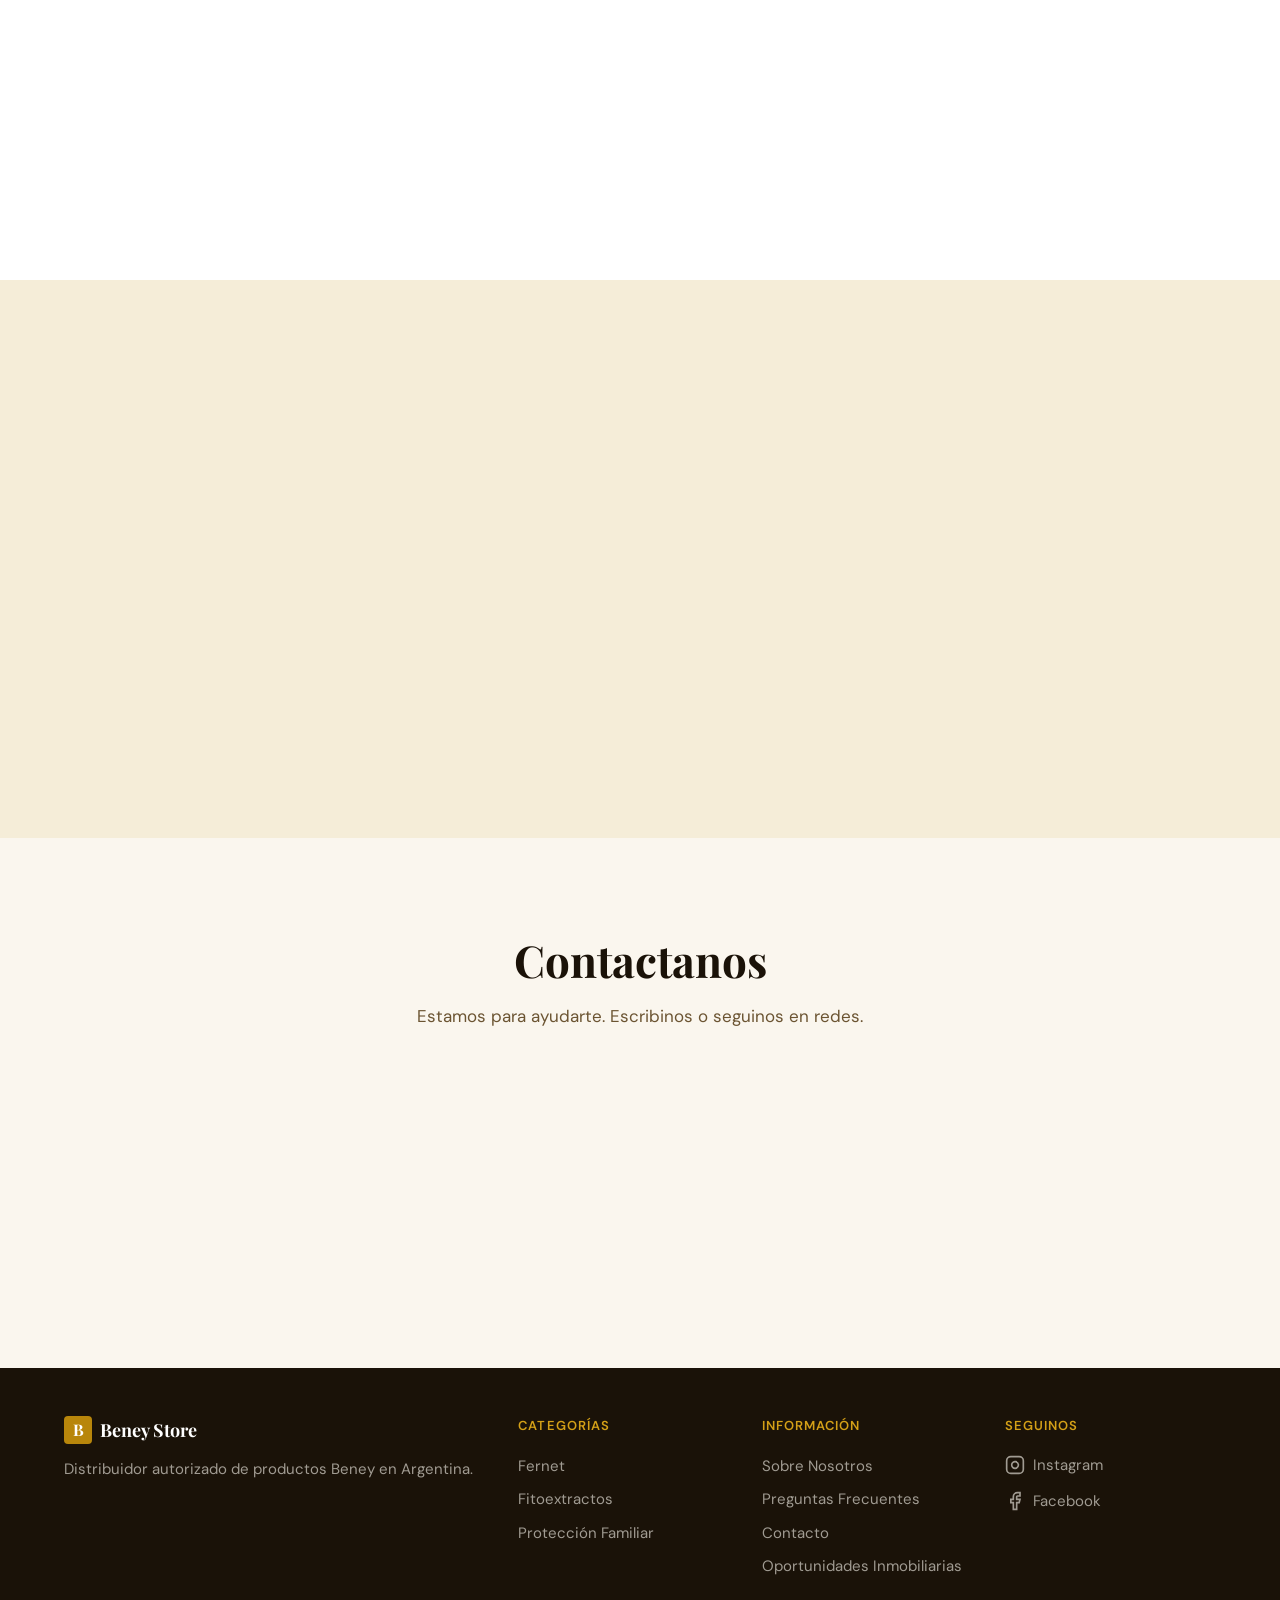
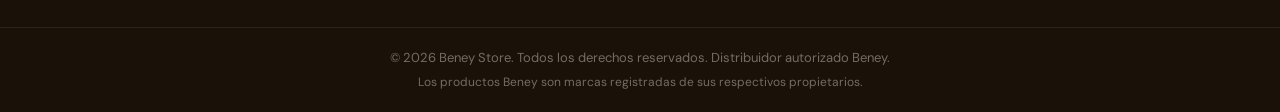
==== commit a6d0b382: "products added, images updates" ====
--- a/index.html
+++ b/index.html
@@ -314,7 +314,7 @@
           <!-- Fernet Card -->
           <article class="category-card category-card--fernet" itemscope itemtype="https://schema.org/Product">
             <div class="category-card-img" aria-hidden="true">
-              <div class="category-icon fernet-icon">🍶</div>
+              <div class="category-icon fernet-icon"><img src="imagenes/img43.jpg" alt="Fernet Beney"></div>
             </div>
             <div class="category-card-body">
               <div class="category-label">Categoría</div>
@@ -331,7 +331,7 @@
 
           <!-- Laboratorios Card (split into 2) -->
           <div class="category-labs-wrapper">
-            <div class="labs-header">
+            <div class="labs-header" style="background-image: linear-gradient(rgba(26,18,8,.35), rgba(26,18,8,.35)), url(imagenes/img44.jpg); background-size: cover; background-position: center; background-repeat: no-repeat;">
               <h3 class="labs-title">Laboratorios Beney</h3>
               <p class="labs-sub">Ciencia y naturaleza al servicio de tu salud</p>
             </div>
--- a/styles.css
+++ b/styles.css
@@ -270,12 +270,12 @@
 
 .btn-ghost {
   background: transparent;
-  color: var(--color-text);
-  border-color: var(--color-border);
+  color: var(--color-gold);
+  border-color: var(--color-gold);
 }
 .btn-ghost:hover {
-  background: var(--color-border);
-  color: var(--color-dark);
+  background: var(--color-gold);
+  color: var(--color-white);
   transform: translateY(-1px);
 }
 
@@ -769,7 +769,7 @@
 @media (min-width: 768px) {
   .category-grid {
     grid-template-columns: 1fr 1fr;
-    align-items: start;
+    align-items: stretch;
   }
 }
 
@@ -778,6 +778,9 @@
   border: 1px solid var(--color-border);
   border-radius: var(--radius-xl);
   overflow: hidden;
+  display: flex;
+  flex-direction: column;
+  height: 100%;
   transition: transform var(--transition-base), box-shadow var(--transition-base);
 }
 .category-card:hover {
@@ -795,6 +798,15 @@
 
 .category-card--fernet .category-card-img {
   background: linear-gradient(135deg, #2C1F0A 0%, #4A2E0A 100%);
+  max-height: 235px;
+  overflow: hidden;
+}
+
+.category-card--fernet .category-card-img img {
+  width: 100%;
+  height: 235px;
+  object-fit: cover;
+  object-position: center top;
 }
 .category-card--fito .category-card-img {
   background: linear-gradient(135deg, #1A3A2A 0%, #2D6A4A 100%);
@@ -839,13 +851,11 @@
   line-height: 1.6;
 }
 
-.category-btn { align-self: flex-start; }
-
-/* Labs wrapper */
 .category-labs-wrapper {
   display: flex;
   flex-direction: column;
   gap: var(--space-4);
+  height: 100%;
 }
 
 .labs-header {
@@ -1026,11 +1036,11 @@
 }
 
 .product-description {
-  display: -webkit-box;
-  -webkit-box-orient: vertical;
-  -webkit-line-clamp: 3;
-  line-clamp: 3;
-  overflow: hidden;
+  font-size: .875rem;
+  color: var(--color-text-muted);
+  line-height: 1.6;
+  flex: 1;
+  margin-bottom: var(--space-4);
 }
 
 .product-card-footer {
